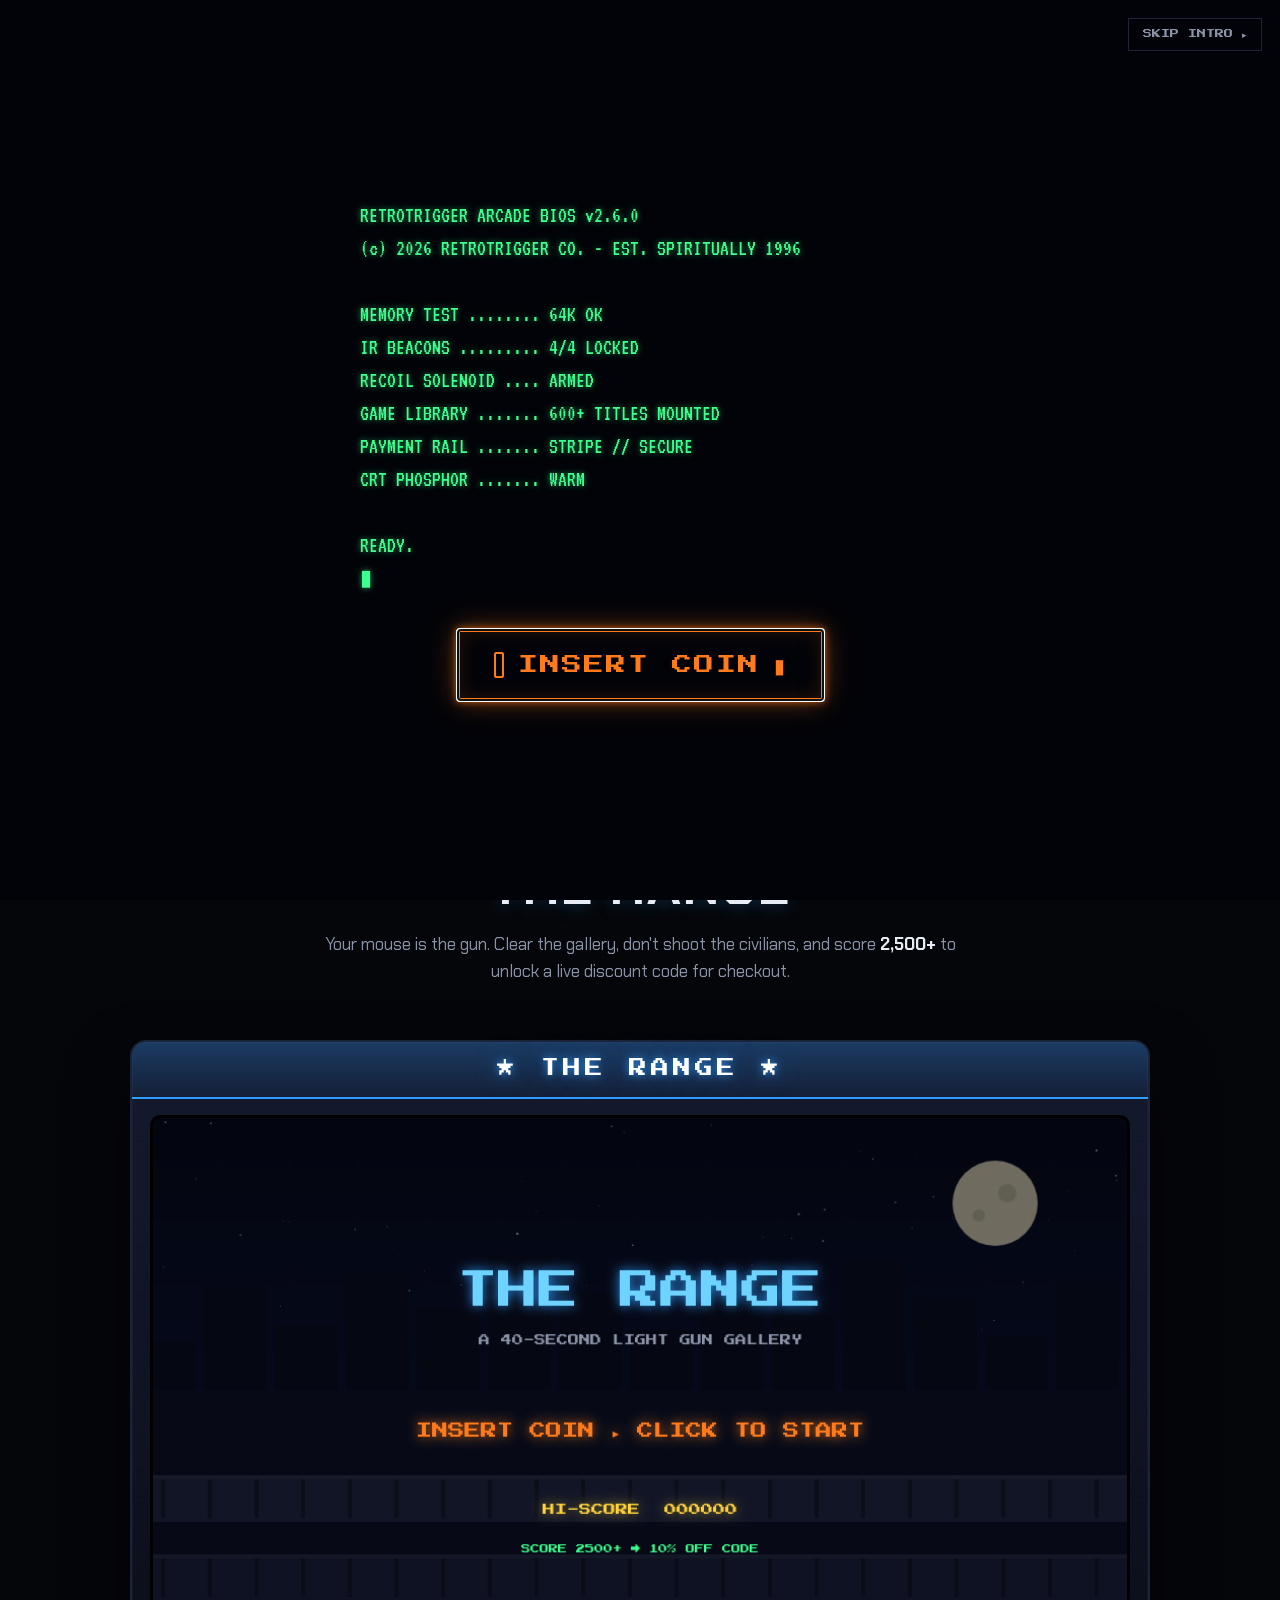
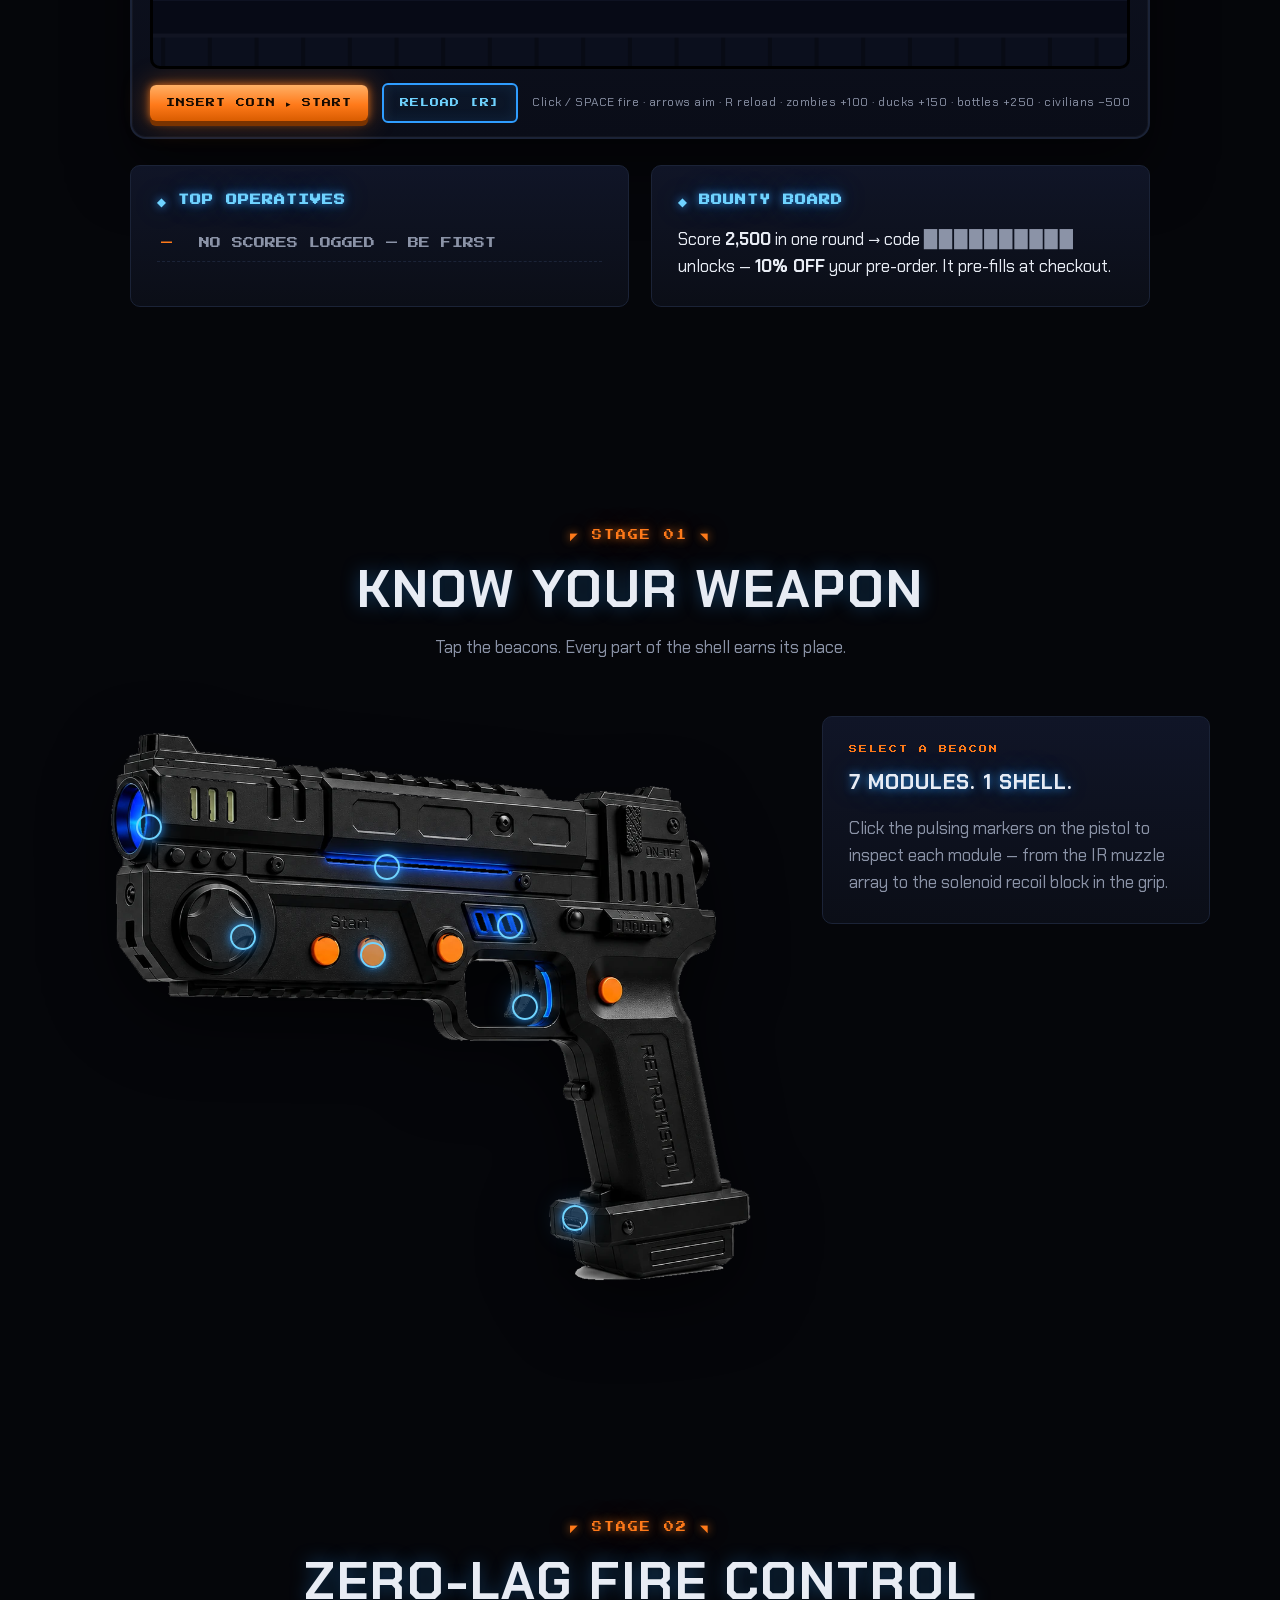
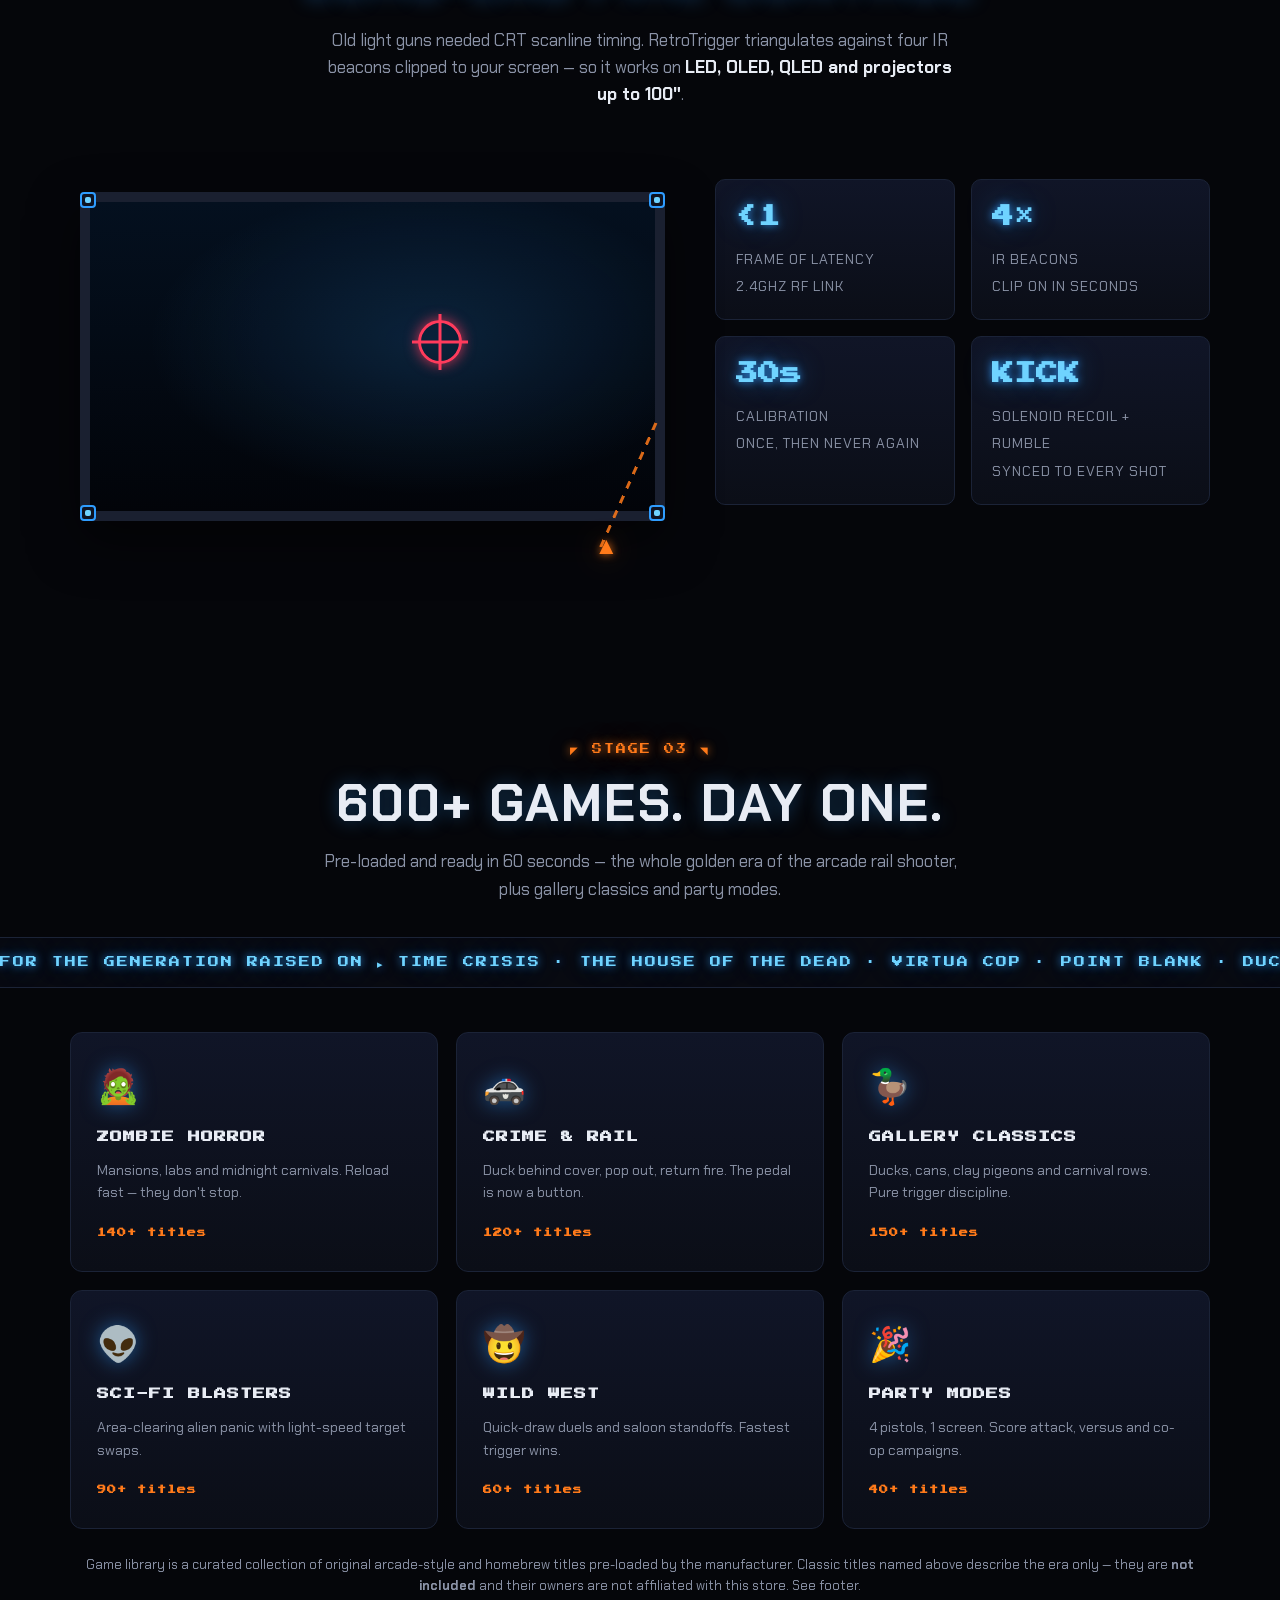
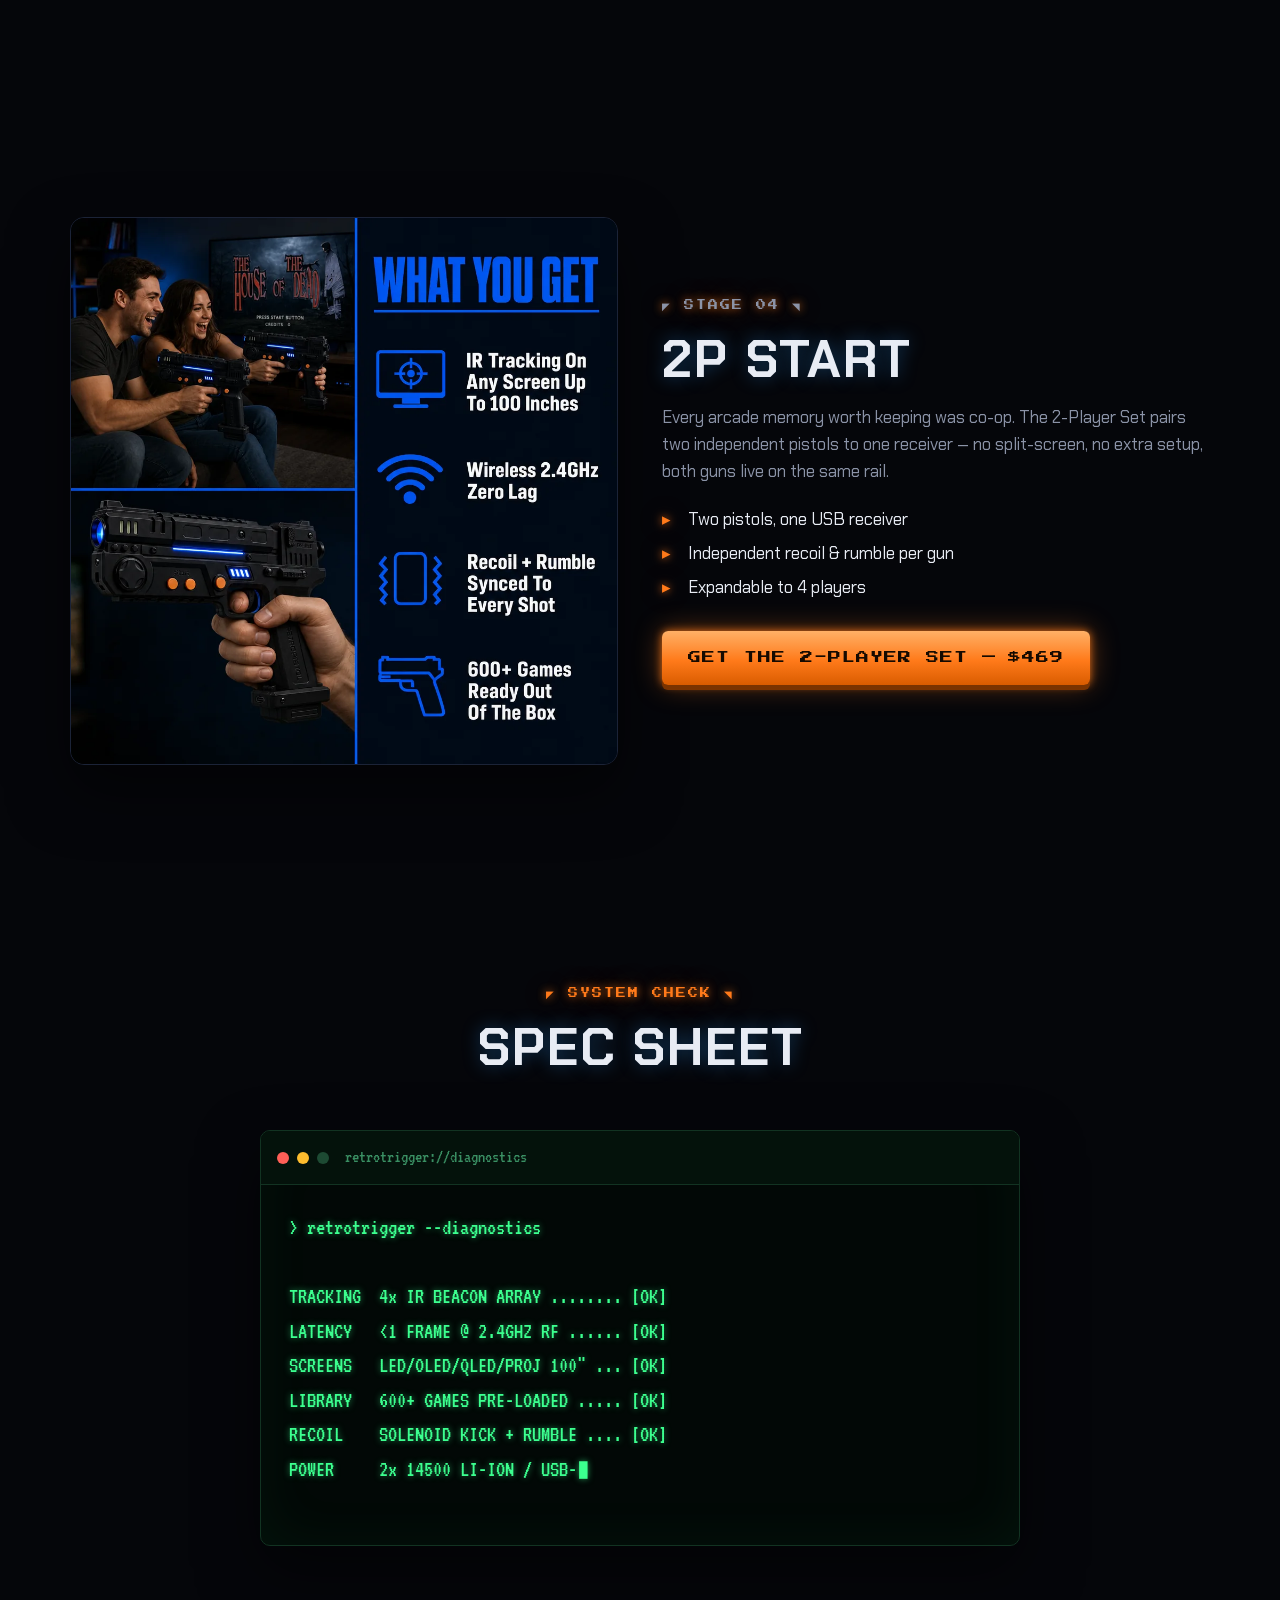
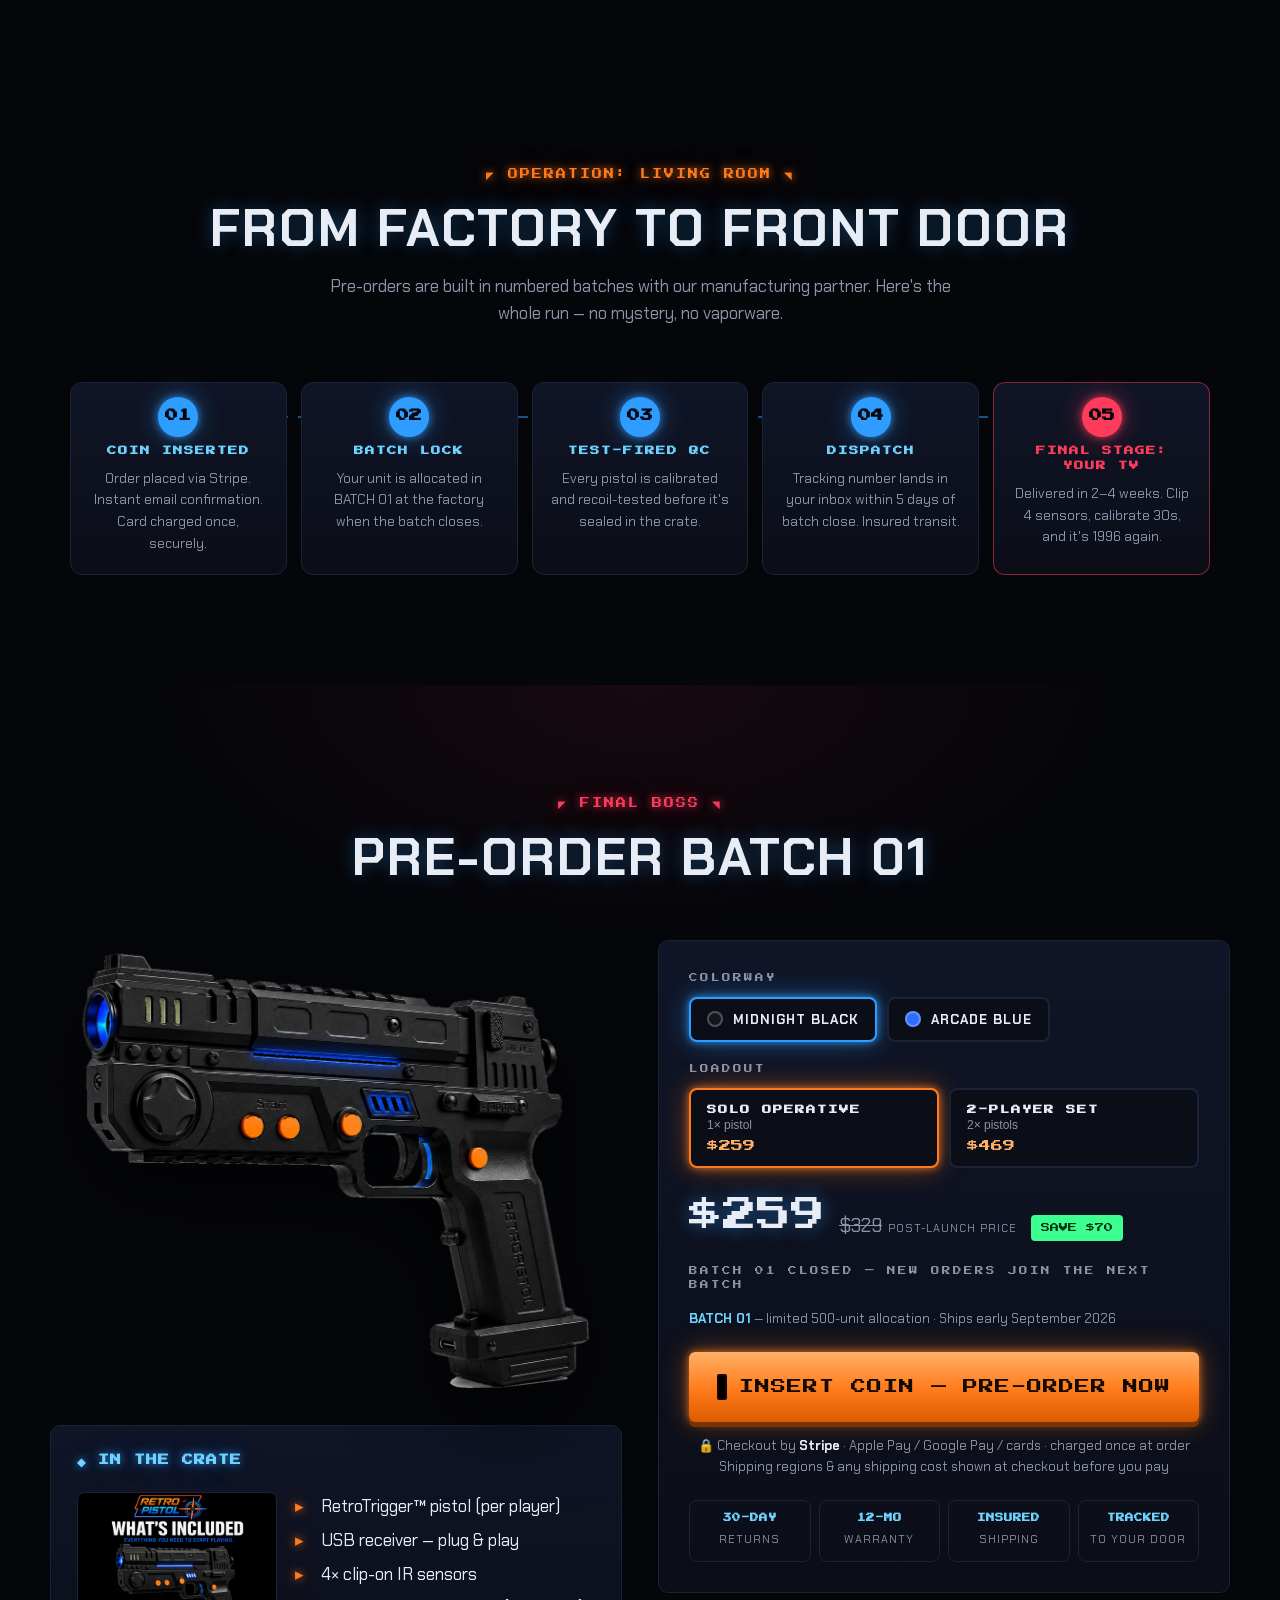
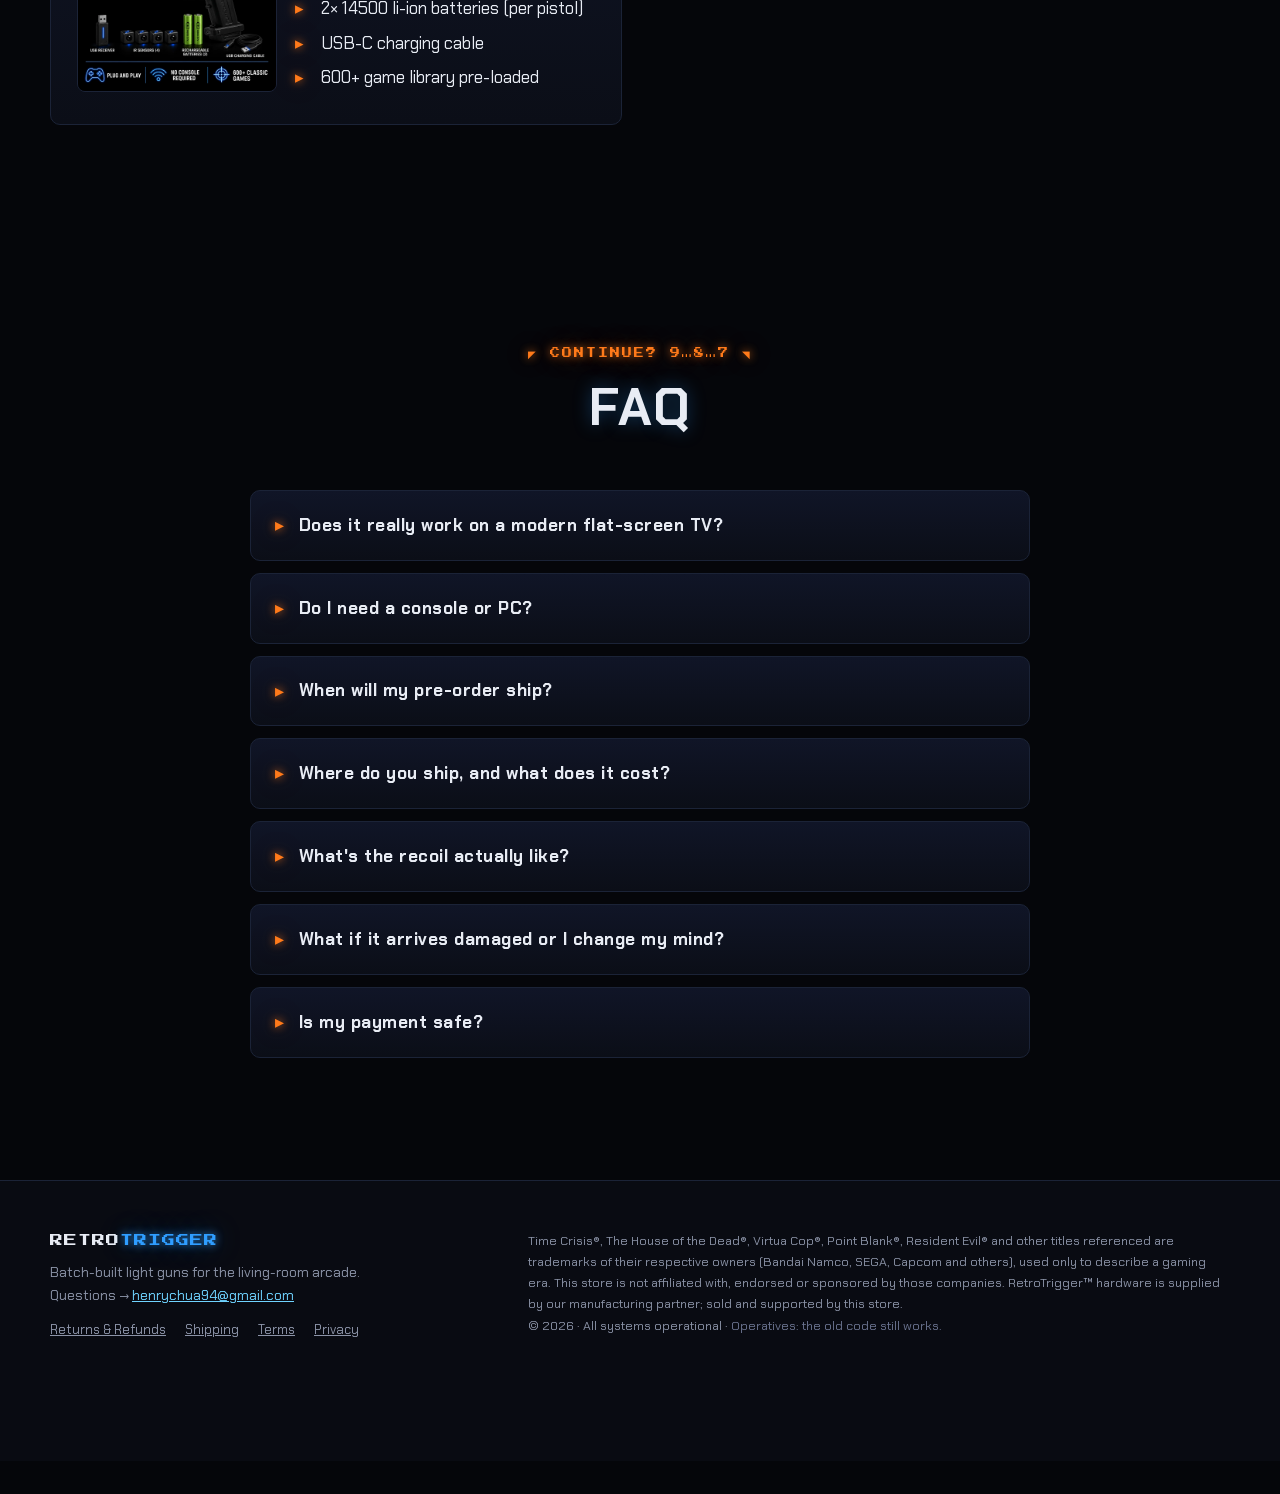
==== index.html @ 3f4bbc04 "Apply adversarial review fixes across storefront and game Five parallel review passes (game logic, s" ====
<!DOCTYPE html>
<html lang="en">
<head>
<meta charset="UTF-8" />
<meta name="viewport" content="width=device-width, initial-scale=1.0, viewport-fit=cover" />
<meta name="theme-color" content="#05060a" />
<title>RETROTRIGGER™ — The Living-Room Light Gun · Pre-Order Batch 01</title>
<meta name="description" content="The arcade light gun rebuilt for modern TVs. IR tracking on any screen up to 100&quot;, zero-lag 2.4GHz wireless, real recoil, 600+ classic games pre-loaded. Pre-order Batch 01." />
<link rel="icon" href="data:image/svg+xml,%3Csvg xmlns='http://www.w3.org/2000/svg' viewBox='0 0 100 100'%3E%3Ccircle cx='50' cy='50' r='38' fill='none' stroke='%23ff7a1a' stroke-width='10'/%3E%3Cpath d='M50 2v26M50 72v26M2 50h26M72 50h26' stroke='%232f9dff' stroke-width='10'/%3E%3Ccircle cx='50' cy='50' r='8' fill='%23ff7a1a'/%3E%3C/svg%3E" />

<meta property="og:type" content="product" />
<meta property="og:title" content="RETROTRIGGER™ — The Living-Room Light Gun" />
<meta property="og:description" content="Arcade light-gun energy on your own TV. Near-zero-lag IR tracking, real recoil, 600+ games. Pre-order Batch 01 — play the range, earn a discount." />
<!-- TODO before launch: make og:image + JSON-LD image absolute URLs on your live domain, and add og:url -->
<meta property="og:image" content="assets/og-card.jpg" />

<link rel="preconnect" href="https://fonts.googleapis.com" />
<link rel="preconnect" href="https://fonts.gstatic.com" crossorigin />
<link href="https://fonts.googleapis.com/css2?family=Press+Start+2P&family=Chakra+Petch:wght@400;600;700&family=VT323&display=swap" rel="stylesheet" />
<link rel="stylesheet" href="css/style.css" />

<!-- Keep the price below in sync with pricing.single.price in js/config.js -->
<script type="application/ld+json">
{
  "@context": "https://schema.org",
  "@type": "Product",
  "name": "RetroTrigger™ Pistol",
  "description": "Wireless IR light gun for modern TVs and projectors up to 100 inches. Zero-lag 2.4GHz, recoil + rumble, 600+ classic games pre-loaded, no console required.",
  "image": "assets/gun-black.webp",
  "brand": { "@type": "Brand", "name": "RetroTrigger" },
  "offers": {
    "@type": "Offer",
    "price": "259.00",
    "priceCurrency": "USD",
    "availability": "https://schema.org/PreOrder"
  }
}
</script>
</head>
<body class="booting">

<a class="skip-link" href="#preorder">Skip to pre-order</a>

<!-- ======================= BOOT / ATTRACT ======================= -->
<div id="boot" role="dialog" aria-modal="true" aria-label="Arcade boot sequence">
  <button id="bootSkip" type="button">SKIP INTRO ▸</button>
  <pre id="bootLog" aria-live="off"></pre>
  <button id="bootCoin" type="button" hidden>
    <span class="coin-slot"></span>
    INSERT COIN<span class="blink">▮</span>
  </button>
</div>

<!-- ======================= TOP BAR ======================= -->
<header id="topbar">
  <a class="logo" href="#top" aria-label="RetroTrigger home">
    <span class="logo-cross" aria-hidden="true"></span>
    <span class="logo-tx">RETRO<em>TRIGGER</em></span>
  </a>
  <nav id="stageNav" aria-label="Stages">
    <a href="#range">The Range</a>
    <a href="#hardware">Hardware</a>
    <a href="#tech">Tech</a>
    <a href="#arsenal">Games</a>
    <a href="#specs">Specs</a>
    <a href="#mission">Mission</a>
    <a href="#faq">FAQ</a>
  </nav>
  <div class="topbar-right">
    <button id="soundToggle" type="button" aria-pressed="false" title="Toggle sound">
      <span class="snd-on">🔊</span><span class="snd-off">🔇</span>
    </button>
    <span id="scoreChip" hidden></span>
    <a class="btn-arcade btn-sm" href="#preorder">PRE-ORDER</a>
  </div>
</header>

<noscript><style>#boot{display:none}</style></noscript>

<main id="top" tabindex="-1">

<!-- ======================= HERO ======================= -->
<section id="hero">
  <div class="hero-inner">
    <div class="hero-copy">
      <p class="stage-tag">◤ ATTRACT MODE — PRESS ANY TRIGGER ◥</p>
      <h1 id="heroTitle" class="glitch" data-text="RETROTRIGGER™">RETROTRIGGER™</h1>
      <p class="hero-sub">The arcade you grew up in — <b>the era of Time Crisis, The House of the Dead and Point Blank</b> — reborn for your living room. A near-zero-lag light gun with <b>real recoil</b> that works on <b>any modern TV up to 100"</b>. 600+ arcade-style games. 60-second setup. No console.</p>
      <div class="hero-ctas">
        <a id="playBtn" class="btn-arcade" href="#range">▶ PLAY THE RANGE</a>
        <a id="heroBuyBtn" class="btn-ghost" href="#preorder">PRE-ORDER — <span data-price="single">$259</span></a>
      </div>
      <ul class="hero-badges">
        <li><b>&lt;1</b><span>frame lag · 2.4GHz</span></li>
        <li><b>600+</b><span>games loaded</span></li>
        <li><b>100"</b><span>max screen</span></li>
        <li><b>4P</b><span>multiplayer</span></li>
      </ul>
    </div>
    <div class="hero-stage" aria-hidden="true">
      <div class="hero-glow"></div>
      <div id="heroGun">
        <img id="heroGunImg" src="assets/gun-black.webp" alt="" width="1200" height="971" fetchpriority="high" />
        <div id="muzzleFlash"></div>
      </div>
      <p class="hero-hint">⟵ drag your crosshair · click to dry-fire</p>
    </div>
  </div>
  <div id="marquee" aria-hidden="true">
    <div class="marquee-track">
      <span>REAL RECOIL ★ NEAR-ZERO LAG ★ 600+ GAMES ★ NO CONSOLE REQUIRED ★ ANY TV OR PROJECTOR ≤ 100" ★ 4-PLAYER CO-OP ★ 60-SECOND SETUP ★ BATCH 01 PRE-ORDER OPEN ★</span><span>REAL RECOIL ★ NEAR-ZERO LAG ★ 600+ GAMES ★ NO CONSOLE REQUIRED ★ ANY TV OR PROJECTOR ≤ 100" ★ 4-PLAYER CO-OP ★ 60-SECOND SETUP ★ BATCH 01 PRE-ORDER OPEN ★</span>
    </div>
  </div>
</section>

<!-- ======================= THE RANGE (GAME) ======================= -->
<section id="range">
  <header class="sec-head">
    <p class="stage-tag">◤ STAGE 00 · PLAYABLE DEMO ◥</p>
    <h2>THE RANGE</h2>
    <p class="sec-sub">Your mouse is the gun. Clear the gallery, don't shoot the civilians, and score <b id="unlockScoreLine">2,500+</b> to unlock a live discount code for checkout.</p>
  </header>

  <div class="cab">
    <div class="cab-marquee"><span>★ THE RANGE ★</span></div>
    <div class="cab-screen">
      <canvas id="gameCanvas" width="960" height="540" tabindex="0" aria-label="The Range — light gun shooting gallery minigame. Click or tap targets to score; keyboard players use arrow keys to aim and Space or Enter to fire."></canvas>
      <span id="gameLive" class="visually-hidden" aria-live="polite"></span>
    </div>
    <div class="cab-panel">
      <button id="startGameBtn" class="btn-arcade btn-sm" type="button">INSERT COIN ▸ START</button>
      <button id="reloadBtn" class="btn-ghost btn-sm" type="button">RELOAD [R]</button>
      <span class="cab-hint">Click / SPACE fire · arrows aim · R reload · zombies +100 · ducks +150 · bottles +250 · civilians −500</span>
    </div>
  </div>

  <div class="range-under">
    <div class="panel" id="lbPanel">
      <h3>◆ TOP OPERATIVES</h3>
      <ol id="lbList"><li class="lb-empty">NO SCORES LOGGED — BE FIRST</li></ol>
    </div>
    <div class="panel" id="unlockPanel">
      <h3>◆ BOUNTY BOARD</h3>
      <p id="unlockStatus">Score <b>2,500</b> in one round → code <b class="code-mask">██████████</b> unlocks — <b>10% OFF</b> your pre-order. It pre-fills at checkout.</p>
      <div id="unlockReveal" hidden>
        <span class="code-pill" id="unlockCode">??????????</span>
        <button id="copyCode" class="btn-ghost btn-sm" type="button">COPY</button>
        <a class="btn-arcade btn-sm" href="#preorder">USE IT ▸</a>
      </div>
    </div>
  </div>
</section>

<!-- ======================= STAGE 1 · HARDWARE ======================= -->
<section id="hardware">
  <header class="sec-head">
    <p class="stage-tag">◤ STAGE 01 ◥</p>
    <h2>KNOW YOUR WEAPON</h2>
    <p class="sec-sub">Tap the beacons. Every part of the shell earns its place.</p>
  </header>
  <div class="gunmap-wrap">
    <div class="gunmap">
      <img src="assets/gun-black.webp" alt="RetroTrigger pistol — black colorway with blue light rail and orange action buttons" width="1200" height="971" loading="lazy" />
      <!-- hotspots (percent coords over image) -->
      <button class="hotspot" style="--x:11%;--y:19%"  data-hs="0" aria-label="IR muzzle lens"></button>
      <button class="hotspot" style="--x:44%;--y:26%"  data-hs="1" aria-label="Light rail"></button>
      <button class="hotspot" style="--x:24%;--y:38%"  data-hs="2" aria-label="D-pad"></button>
      <button class="hotspot" style="--x:42%;--y:41%"  data-hs="3" aria-label="Action buttons"></button>
      <button class="hotspot" style="--x:61%;--y:36%"  data-hs="4" aria-label="Ammo LEDs"></button>
      <button class="hotspot" style="--x:63%;--y:50%"  data-hs="5" aria-label="Trigger"></button>
      <button class="hotspot" style="--x:70%;--y:86%"  data-hs="6" aria-label="USB-C + battery"></button>
    </div>
    <aside id="hotCard" class="panel">
      <p class="hot-kicker">SELECT A BEACON</p>
      <h3 id="hotTitle">7 modules. 1 shell.</h3>
      <p id="hotBody">Click the pulsing markers on the pistol to inspect each module — from the IR muzzle array to the solenoid recoil block in the grip.</p>
    </aside>
  </div>
</section>

<!-- ======================= STAGE 2 · TECH ======================= -->
<section id="tech">
  <header class="sec-head">
    <p class="stage-tag">◤ STAGE 02 ◥</p>
    <h2>ZERO-LAG FIRE CONTROL</h2>
    <p class="sec-sub">Old light guns needed CRT scanline timing. RetroTrigger triangulates against four IR beacons clipped to your screen — so it works on <b>LED, OLED, QLED and projectors up to 100"</b>.</p>
  </header>
  <div class="tech-grid">
    <div class="tv-diagram" aria-hidden="true">
      <div class="tv">
        <span class="sensor s1"></span><span class="sensor s2"></span>
        <span class="sensor s3"></span><span class="sensor s4"></span>
        <div class="tv-screen">
          <span class="tv-target"></span>
        </div>
      </div>
      <div class="beam"></div>
      <div class="tv-gun">▲</div>
    </div>
    <ul class="tech-stats">
      <li><b>&lt;1</b><span>frame of latency<br/>2.4GHz RF link</span></li>
      <li><b>4×</b><span>IR beacons<br/>clip on in seconds</span></li>
      <li><b>30s</b><span>calibration<br/>once, then never again</span></li>
      <li><b>KICK</b><span>solenoid recoil + rumble<br/>synced to every shot</span></li>
    </ul>
  </div>
</section>

<!-- ======================= STAGE 3 · GAMES ======================= -->
<section id="arsenal">
  <header class="sec-head">
    <p class="stage-tag">◤ STAGE 03 ◥</p>
    <h2>600+ GAMES. DAY ONE.</h2>
    <p class="sec-sub">Pre-loaded and ready in 60 seconds — the whole golden era of the arcade rail shooter, plus gallery classics and party modes.</p>
  </header>
  <div id="eraMarquee" aria-hidden="true">
    <div class="marquee-track era">
      <span>FOR THE GENERATION RAISED ON ▸ TIME CRISIS · THE HOUSE OF THE DEAD · VIRTUA COP · POINT BLANK · DUCK SEASON · RESIDENT EVIL: SURVIVOR · AREA 51 · LETHAL ENFORCERS ◂ </span><span>FOR THE GENERATION RAISED ON ▸ TIME CRISIS · THE HOUSE OF THE DEAD · VIRTUA COP · POINT BLANK · DUCK SEASON · RESIDENT EVIL: SURVIVOR · AREA 51 · LETHAL ENFORCERS ◂ </span>
    </div>
  </div>
  <div class="genre-grid">
    <article class="gcard"><span class="g-ico">🧟</span><h3>ZOMBIE HORROR</h3><p>Mansions, labs and midnight carnivals. Reload fast — they don't stop.</p><b>140+ titles</b></article>
    <article class="gcard"><span class="g-ico">🚓</span><h3>CRIME &amp; RAIL</h3><p>Duck behind cover, pop out, return fire. The pedal is now a button.</p><b>120+ titles</b></article>
    <article class="gcard"><span class="g-ico">🦆</span><h3>GALLERY CLASSICS</h3><p>Ducks, cans, clay pigeons and carnival rows. Pure trigger discipline.</p><b>150+ titles</b></article>
    <article class="gcard"><span class="g-ico">👽</span><h3>SCI-FI BLASTERS</h3><p>Area-clearing alien panic with light-speed target swaps.</p><b>90+ titles</b></article>
    <article class="gcard"><span class="g-ico">🤠</span><h3>WILD WEST</h3><p>Quick-draw duels and saloon standoffs. Fastest trigger wins.</p><b>60+ titles</b></article>
    <article class="gcard"><span class="g-ico">🎉</span><h3>PARTY MODES</h3><p>4 pistols, 1 screen. Score attack, versus and co-op campaigns.</p><b>40+ titles</b></article>
  </div>
  <p class="fineprint">Game library is a curated collection of original arcade-style and homebrew titles pre-loaded by the manufacturer. Classic titles named above describe the era only — they are <b>not included</b> and their owners are not affiliated with this store. See footer.</p>
</section>

<!-- ======================= STAGE 4 · CO-OP ======================= -->
<section id="coop">
  <div class="coop-grid">
    <div class="coop-img">
      <img src="assets/coop.webp" alt="Two players on a couch playing a zombie rail shooter with RetroTrigger pistols" width="1024" height="1024" loading="lazy" />
    </div>
    <div class="coop-copy">
      <p class="stage-tag">◤ STAGE 04 ◥</p>
      <h2>2P START</h2>
      <p>Every arcade memory worth keeping was co-op. The 2-Player Set pairs two independent pistols to one receiver — no split-screen, no extra setup, both guns live on the same rail.</p>
      <ul class="ticklist">
        <li>Two pistols, one USB receiver</li>
        <li>Independent recoil &amp; rumble per gun</li>
        <li>Expandable to 4 players</li>
      </ul>
      <a class="btn-arcade" href="#preorder" data-select-bundle="double">GET THE 2-PLAYER SET — <span data-price="double">$469</span></a>
    </div>
  </div>
</section>

<!-- ======================= SPECS TERMINAL ======================= -->
<section id="specs">
  <header class="sec-head">
    <p class="stage-tag">◤ SYSTEM CHECK ◥</p>
    <h2>SPEC SHEET</h2>
  </header>
  <div class="term" role="img" aria-label="Specification terminal: 4 IR beacon tracking, under 1 frame latency over 2.4GHz, works on LED OLED QLED and projectors up to 100 inches, 600+ games pre-loaded, solenoid recoil and rumble, two 14500 li-ion batteries with USB-C charging, up to 4 players, 60 second setup with no console required.">
    <div class="term-bar"><i></i><i></i><i></i><span>retrotrigger://diagnostics</span></div>
    <pre id="termOut" aria-hidden="true"></pre>
  </div>
</section>

<!-- ======================= MISSION (SUPPLY LINE) ======================= -->
<section id="mission">
  <header class="sec-head">
    <p class="stage-tag">◤ OPERATION: LIVING ROOM ◥</p>
    <h2>FROM FACTORY TO FRONT DOOR</h2>
    <p class="sec-sub">Pre-orders are built in numbered batches with our manufacturing partner. Here's the whole run — no mystery, no vaporware.</p>
  </header>
  <ol class="steps">
    <li class="step"><b>01</b><h3>COIN INSERTED</h3><p>Order placed via Stripe. Instant email confirmation. Card charged once, securely.</p></li>
    <li class="step"><b>02</b><h3>BATCH LOCK</h3><p>Your unit is allocated in <span class="cfg-batch">Batch 01</span> at the factory when the batch closes.</p></li>
    <li class="step"><b>03</b><h3>TEST-FIRED QC</h3><p>Every pistol is calibrated and recoil-tested before it's sealed in the crate.</p></li>
    <li class="step"><b>04</b><h3>DISPATCH</h3><p>Tracking number lands in your inbox within 5 days of batch close. Insured transit.</p></li>
    <li class="step boss"><b>05</b><h3>FINAL STAGE: YOUR TV</h3><p>Delivered in 2–4 weeks. Clip 4 sensors, calibrate 30s, and it's 1996 again.</p></li>
  </ol>
</section>

<!-- ======================= PRE-ORDER (FINAL BOSS) ======================= -->
<section id="preorder">
  <header class="sec-head">
    <p class="stage-tag boss-tag">◤ FINAL BOSS ◥</p>
    <h2>PRE-ORDER <span class="cfg-batch">BATCH 01</span></h2>
  </header>

  <div class="buy-grid">
    <div class="buy-visual">
      <img id="buyImg" src="assets/gun-black.webp" alt="RetroTrigger pistol in selected colorway" width="1200" height="971" loading="lazy" />
      <div class="crate panel">
        <h3>◆ IN THE CRATE</h3>
        <div class="crate-flex">
          <img src="assets/crate.webp" alt="Box contents: USB receiver, four IR sensors, two rechargeable batteries, USB-C charging cable" width="1024" height="1024" loading="lazy" />
          <ul class="ticklist">
            <li>RetroTrigger™ pistol (per player)</li>
            <li>USB receiver — plug &amp; play</li>
            <li>4× clip-on IR sensors</li>
            <li>2× 14500 li-ion batteries (per pistol)</li>
            <li>USB-C charging cable</li>
            <li>600+ game library pre-loaded</li>
          </ul>
        </div>
      </div>
    </div>

    <div class="buy-box panel">
      <div id="promoBanner" hidden>
        <span>CODE ARMED:</span> <b id="promoCode">—</b> <em id="promoPct">−10%</em> — pre-fills at checkout
      </div>

      <div class="opt-row" role="group" aria-label="Colorway">
        <p class="opt-label">COLORWAY</p>
        <button class="vbtn active" type="button" data-color="black" aria-pressed="true"><span class="swatch sw-black"></span>MIDNIGHT BLACK</button>
        <button class="vbtn" type="button" data-color="blue" aria-pressed="false"><span class="swatch sw-blue"></span>ARCADE BLUE</button>
      </div>

      <div class="opt-row" role="group" aria-label="Bundle">
        <p class="opt-label">LOADOUT</p>
        <button class="bbtn active" type="button" data-bundle="single" aria-pressed="true">
          <b class="b-label">SOLO OPERATIVE</b><span class="b-sub">1× pistol</span><span class="b-price" data-price="single">$259</span>
        </button>
        <button class="bbtn" type="button" data-bundle="double" aria-pressed="false">
          <b class="b-label">2-PLAYER SET</b><span class="b-sub">2× pistols</span><span class="b-price" data-price="double">$469</span>
        </button>
      </div>

      <div class="price-row">
        <span id="priceNow">$259</span>
        <span id="priceMsrp" title="Planned post-launch price">$329</span>
        <i class="price-note">post-launch price</i>
        <span id="saveTag">SAVE $70</span>
      </div>

      <div class="cd-row" aria-label="Time left to join this batch">
        <p class="opt-label"><span class="cfg-batch">BATCH 01</span> CLOSES IN</p>
        <div class="cd">
          <span><b id="cdD">--</b><i>DAYS</i></span>
          <span><b id="cdH">--</b><i>HRS</i></span>
          <span><b id="cdM">--</b><i>MIN</i></span>
          <span><b id="cdS">--</b><i>SEC</i></span>
        </div>
      </div>

      <div class="batch-row">
        <div id="batchBar" hidden><div id="batchFill"></div></div>
        <p id="batchLine"></p>
      </div>

      <button id="buyBtn" class="btn-arcade btn-xl" type="button">
        <span class="coin-slot"></span> INSERT COIN — PRE-ORDER NOW
      </button>
      <p class="secure-line">🔒 Checkout by <b>Stripe</b> · Apple Pay / Google Pay / cards · charged once at order<br/>Shipping regions &amp; any shipping cost shown at checkout before you pay</p>

      <ul class="guarantees">
        <li><b>30-DAY</b><span>returns</span></li>
        <li><b>12-MO</b><span>warranty</span></li>
        <li><b>INSURED</b><span>shipping</span></li>
        <li><b>TRACKED</b><span>to your door</span></li>
      </ul>
    </div>
  </div>
</section>

<!-- ======================= FAQ ======================= -->
<section id="faq">
  <header class="sec-head">
    <p class="stage-tag">◤ CONTINUE? 9…8…7 ◥</p>
    <h2>FAQ</h2>
  </header>
  <div class="faq-list">
    <details>
      <summary>Does it really work on a modern flat-screen TV?</summary>
      <p>Yes — that's the whole point. Classic light guns needed CRT timing tricks; RetroTrigger uses four clip-on IR beacons and triangulates the muzzle position instead. LED, OLED, QLED and projectors up to 100" all work. Calibration takes about 30 seconds, once.</p>
    </details>
    <details>
      <summary>Do I need a console or PC?</summary>
      <p>No console required. The receiver is plug-and-play with the 600+ pre-loaded library — power, HDMI, calibrate, shoot. It also plays nicely as a USB light-gun controller for emulator setups if you're that kind of operative.</p>
    </details>
    <details>
      <summary>When will my pre-order ship?</summary>
      <p>Units ship in numbered batches. When your batch closes, production is locked, every pistol is QC test-fired, and tracking numbers go out within 5 days of batch close. Typical door-to-door is 2–4 weeks after that — the current window is shown above the pre-order button.</p>
    </details>
    <details>
      <summary>Where do you ship, and what does it cost?</summary>
      <p>Shipping regions and any shipping cost are shown at the Stripe checkout before you pay — no surprises after the fact. Every crate ships insured with door-to-door tracking.</p>
    </details>
    <details>
      <summary>What's the recoil actually like?</summary>
      <p>A solenoid kick plus rumble, synced per shot — closer to an arcade cabinet gun than a rumbling gamepad. Strong enough to be the reason the neighbors knock.</p>
    </details>
    <details>
      <summary>What if it arrives damaged or I change my mind?</summary>
      <p>30-day no-drama returns and a 12-month warranty on every unit. Shipping is insured and tracked; if a courier folds your crate in half, we replace it — you never fight the courier, we do.</p>
    </details>
    <details>
      <summary>Is my payment safe?</summary>
      <p>Checkout runs entirely on Stripe, a PCI-DSS Level 1 payment processor trusted by millions of businesses. We never see or store your card details. You're charged once at order, and every order gets an instant email receipt.</p>
    </details>
  </div>
</section>

</main>

<footer>
  <div class="foot-grid">
    <div>
      <p class="logo-tx">RETRO<em>TRIGGER</em></p>
      <p class="foot-dim">Batch-built light guns for the living-room arcade.<br/>Questions → <a id="contactLink" href="mailto:henrychua94@gmail.com">henrychua94@gmail.com</a></p>
      <p class="foot-policies">
        <a href="policies.html#returns">Returns &amp; Refunds</a>
        <a href="policies.html#shipping">Shipping</a>
        <a href="policies.html#terms">Terms</a>
        <a href="policies.html#privacy">Privacy</a>
      </p>
    </div>
    <p class="foot-legal">Time Crisis®, The House of the Dead®, Virtua Cop®, Point Blank®, Resident Evil® and other titles referenced are trademarks of their respective owners (Bandai Namco, SEGA, Capcom and others), used only to describe a gaming era. This store is not affiliated with, endorsed or sponsored by those companies. RetroTrigger™ hardware is supplied by our manufacturing partner; sold and supported by this store.<br/><span id="footYear">© 2026</span> · All systems operational · <span class="konami-hint" title="↑↑↓↓←→←→BA">Operatives: the old code still works.</span></p>
  </div>
</footer>

<div id="toast" role="status" aria-live="polite"></div>
<div id="bulletLayer" aria-hidden="true"></div>

<!-- Stripe setup modal (shown if payment link not configured yet) -->
<div id="setupModal" role="dialog" aria-modal="true" aria-labelledby="setupTitle" hidden>
  <div class="modal-card panel">
    <h3 id="setupTitle">◆ CHECKOUT OFFLINE — SETUP REQUIRED</h3>
    <p>This storefront is live, but the Stripe payment link for <b id="setupVariant">this loadout</b> hasn't been connected yet.</p>
    <p class="foot-dim">Owner: create a Payment Link in Stripe (Products → Payment Links) and paste it into <code>js/config.js</code> under <code>stripe.paymentLinks</code>. Full walkthrough in README.md.</p>
    <button id="setupClose" class="btn-arcade btn-sm" type="button">ROGER THAT</button>
  </div>
</div>

<script src="js/config.js"></script>
<script src="js/arcade.js"></script>
</body>
</html>
---- css/style.css ----
/* ============================================================
   RETROTRIGGER™ — arcade storefront
   Design system: CRT-dark, electric blue rail light, safety-
   orange action buttons, phosphor green terminal.
   ============================================================ */

:root{
  --bg:        #05060a;
  --bg2:       #090b12;
  --panel:     #0b0e17;
  --panel2:    #101527;
  --line:      #1b2337;
  --ink:       #e8ecf4;
  --dim:       #8b93a7;
  --blue:      #2f9dff;
  --blue2:     #6fd3ff;
  --orange:    #ff7a1a;
  --orange2:   #ffb066;
  --green:     #3cff8f;
  --red:       #ff3b5c;
  --gold:      #ffd23c;
  --px:        'Press Start 2P', monospace;
  --body:      'Chakra Petch', system-ui, sans-serif;
  --term:      'VT323', monospace;
  --glow-blue:   0 0 8px rgba(47,157,255,.85), 0 0 28px rgba(47,157,255,.4);
  --glow-orange: 0 0 8px rgba(255,122,26,.85), 0 0 28px rgba(255,122,26,.4);
  --maxw: 1180px;
}

*{ box-sizing:border-box; margin:0; padding:0 }
html{ scroll-behavior:smooth; scroll-padding-top:84px }
body{
  background:var(--bg); color:var(--ink);
  font-family:var(--body); font-size:17px; line-height:1.6;
  overflow-x:hidden;
  cursor:crosshair;
}
img{ max-width:100%; height:auto; display:block }
a{ color:var(--blue2) }
::selection{ background:var(--orange); color:#000 }

/* custom crosshair cursor on interactive-ish surfaces */
body, button, a, summary, canvas{
  cursor:url("data:image/svg+xml,%3Csvg xmlns='http://www.w3.org/2000/svg' width='34' height='34' viewBox='0 0 34 34'%3E%3Cg fill='none' stroke='%23ff7a1a' stroke-width='2'%3E%3Ccircle cx='17' cy='17' r='11' opacity='.9'/%3E%3Cpath d='M17 0v9M17 25v9M0 17h9M25 17h9'/%3E%3C/g%3E%3Ccircle cx='17' cy='17' r='2.4' fill='%236fd3ff'/%3E%3C/svg%3E") 17 17, crosshair;
}

/* ---------------- CRT overlay ---------------- */
body::before{                                  /* scanlines */
  content:""; position:fixed; inset:0; z-index:9990; pointer-events:none;
  background:repeating-linear-gradient(to bottom,
    rgba(255,255,255,.028) 0 1px, transparent 1px 3px);
  mix-blend-mode:overlay;
}
body::after{                                   /* vignette + flicker */
  content:""; position:fixed; inset:0; z-index:9991; pointer-events:none;
  background:radial-gradient(ellipse at center,
    transparent 55%, rgba(0,0,0,.42) 100%);
  animation:crtFlicker 7s infinite steps(1);
}
@keyframes crtFlicker{
  0%,93%,100%{ opacity:1 } 94%{ opacity:.86 } 95%{ opacity:1 } 96.5%{ opacity:.92 } 97%{ opacity:1 }
}

.skip-link{
  position:fixed; top:-60px; left:16px; z-index:10001;
  background:var(--orange); color:#000; font-family:var(--px); font-size:10px;
  padding:10px 14px; transition:top .2s;
}
.skip-link:focus{ top:12px }

/* ---------------- boot overlay ---------------- */
#boot{
  position:fixed; inset:0; z-index:10000; background:#020308;
  display:flex; flex-direction:column; align-items:center; justify-content:center;
  gap:34px; padding:24px; text-align:center;
  transition:opacity .5s, visibility .5s;
  /* safety valve: if arcade.js never runs, the overlay removes itself */
  animation:bootFailsafe .5s 12s forwards;
}
body.boot-js #boot{ animation:none }
@keyframes bootFailsafe{ to{ opacity:0; visibility:hidden } }
body:not(.booting) #boot{ opacity:0; visibility:hidden }
#bootLog{
  font-family:var(--term); font-size:clamp(16px,2.4vw,22px); line-height:1.5;
  color:var(--green); text-align:left; min-height:12em; width:min(560px,92vw);
  text-shadow:0 0 6px rgba(60,255,143,.6);
  white-space:pre-wrap;
}
#bootSkip{
  position:absolute; top:18px; right:18px;
  background:none; border:1px solid var(--line); color:var(--dim);
  font-family:var(--px); font-size:9px; padding:10px 14px;
}
#bootSkip:hover{ color:var(--ink); border-color:var(--dim) }
#bootCoin{
  background:none; border:3px solid var(--orange); color:var(--orange);
  font-family:var(--px); font-size:clamp(13px,2.6vw,20px);
  padding:20px 34px; letter-spacing:2px;
  box-shadow:var(--glow-orange), inset 0 0 18px rgba(255,122,26,.15);
  animation:coinPulse 1.1s infinite;
  display:flex; align-items:center; gap:14px;
}
@keyframes coinPulse{ 0%,100%{ transform:scale(1) } 50%{ transform:scale(1.045) } }
.coin-slot{
  width:10px; height:26px; background:#000;
  border:2px solid currentColor; border-radius:2px; display:inline-block;
}
.blink{ animation:blink 1s steps(1) infinite }
@keyframes blink{ 50%{ opacity:0 } }

/* CRT power-on wipe when boot ends */
body.crt-on main, body.crt-on header#topbar, body.crt-on footer{ animation:crtOn .55s ease-out }
@keyframes crtOn{
  0%{ transform:scaleY(.004); filter:brightness(6) }
  55%{ transform:scaleY(1.02); filter:brightness(2) }
  100%{ transform:scaleY(1); filter:brightness(1) }
}

/* ---------------- topbar ---------------- */
#topbar{
  position:fixed; top:0; left:0; right:0; z-index:9000;
  display:flex; align-items:center; gap:22px;
  padding:12px 20px;
  background:rgba(5,6,10,.82); backdrop-filter:blur(10px);
  border-bottom:1px solid var(--line);
}
.logo{ display:flex; align-items:center; gap:10px; text-decoration:none }
.logo-cross{
  width:22px; height:22px; flex:0 0 auto; position:relative;
  border:2.5px solid var(--orange); border-radius:50%;
  box-shadow:var(--glow-orange);
}
.logo-cross::before, .logo-cross::after{
  content:""; position:absolute; background:var(--blue);
}
.logo-cross::before{ left:50%; top:-6px; bottom:-6px; width:2.5px; transform:translateX(-50%) }
.logo-cross::after{ top:50%; left:-6px; right:-6px; height:2.5px; transform:translateY(-50%) }
.logo-tx{
  font-family:var(--px); font-size:13px; color:var(--ink); letter-spacing:1px;
}
.logo-tx em{ font-style:normal; color:var(--blue); text-shadow:var(--glow-blue) }
#stageNav{ display:flex; gap:4px; margin-left:auto; flex-wrap:wrap }
#stageNav a{
  font-family:var(--px); font-size:8px; letter-spacing:1px;
  color:var(--dim); text-decoration:none; padding:10px 9px;
  border:1px solid transparent;
}
#stageNav a:hover{ color:var(--blue2); border-color:var(--line); text-shadow:var(--glow-blue) }
.topbar-right{ display:flex; align-items:center; gap:12px }
#soundToggle{
  background:none; border:1px solid var(--line); font-size:15px;
  padding:7px 9px; line-height:1;
}
#soundToggle .snd-off{ display:none }
body.muted #soundToggle .snd-on{ display:none }
body.muted #soundToggle .snd-off{ display:inline }
#scoreChip{
  font-family:var(--px); font-size:8px; color:var(--gold);
  border:1px solid rgba(255,210,60,.4); padding:8px 10px;
  text-shadow:0 0 8px rgba(255,210,60,.7); white-space:nowrap;
}

/* ---------------- buttons ---------------- */
.btn-arcade{
  display:inline-flex; align-items:center; justify-content:center; gap:12px;
  font-family:var(--px); font-size:13px; letter-spacing:1px; line-height:1.4;
  color:#160a00; text-decoration:none; text-align:center;
  background:linear-gradient(180deg, var(--orange2), var(--orange) 55%, #d95c00);
  border:0; border-radius:6px; padding:18px 26px;
  box-shadow:0 5px 0 #7a3300, var(--glow-orange);
  transition:transform .06s, box-shadow .06s, filter .15s;
}
.btn-arcade:hover{ filter:brightness(1.1) }
.btn-arcade:active{ transform:translateY(4px); box-shadow:0 1px 0 #7a3300, var(--glow-orange) }
.btn-ghost{
  display:inline-flex; align-items:center; justify-content:center; gap:10px;
  font-family:var(--px); font-size:11px; letter-spacing:1px; line-height:1.4;
  color:var(--blue2); text-decoration:none; text-align:center;
  background:rgba(47,157,255,.06);
  border:2px solid var(--blue); border-radius:6px; padding:16px 22px;
  box-shadow:inset 0 0 14px rgba(47,157,255,.12);
  transition:background .15s, box-shadow .15s;
}
.btn-ghost:hover{ background:rgba(47,157,255,.14); box-shadow:var(--glow-blue), inset 0 0 14px rgba(47,157,255,.2) }
.btn-sm{ font-size:9px; padding:12px 16px }
.btn-xl{ width:100%; font-size:15px; padding:22px 26px }

/* ---------------- shared section chrome ---------------- */
main{ position:relative }
section{ padding:110px 20px; max-width:var(--maxw); margin:0 auto }
.sec-head{ text-align:center; margin-bottom:54px }
.stage-tag{
  font-family:var(--px); font-size:10px; color:var(--orange);
  letter-spacing:2px; text-shadow:var(--glow-orange); margin-bottom:18px;
}
.boss-tag{ color:var(--red); text-shadow:0 0 8px rgba(255,59,92,.8), 0 0 28px rgba(255,59,92,.4) }
section h2{
  font-size:clamp(30px,5vw,52px); font-weight:700; letter-spacing:2px;
  text-transform:uppercase; line-height:1.1;
  text-shadow:0 0 18px rgba(47,157,255,.35);
}
.sec-sub{ color:var(--dim); max-width:640px; margin:16px auto 0 }
.sec-sub b{ color:var(--ink) }
.panel{
  background:linear-gradient(180deg, var(--panel2), var(--panel));
  border:1px solid var(--line); border-radius:10px; padding:26px;
}
.panel h3{
  font-family:var(--px); font-size:11px; color:var(--blue2);
  letter-spacing:1px; margin-bottom:16px; text-shadow:var(--glow-blue);
}
.fineprint{ color:var(--dim); font-size:13px; text-align:center; margin-top:26px }
.ticklist{ list-style:none }
.ticklist li{ padding-left:26px; position:relative; margin:7px 0 }
.ticklist li::before{
  content:"▸"; position:absolute; left:0; color:var(--orange);
  text-shadow:var(--glow-orange);
}

/* ---------------- hero ---------------- */
#hero{
  max-width:none; padding:150px 20px 0; position:relative;
  background:
    radial-gradient(900px 500px at 75% 30%, rgba(47,157,255,.14), transparent 65%),
    radial-gradient(700px 420px at 20% 80%, rgba(255,122,26,.08), transparent 60%),
    var(--bg);
}
.hero-inner{
  max-width:var(--maxw); margin:0 auto;
  display:grid; grid-template-columns:1.05fr .95fr; gap:40px; align-items:center;
}
.glitch{
  font-family:var(--px); font-size:clamp(18px,5.5vw,54px); line-height:1.25;
  color:var(--ink); position:relative; letter-spacing:2px;
  text-shadow:0 0 22px rgba(47,157,255,.55);
  isolation:isolate;
}
.glitch::before, .glitch::after{
  content:attr(data-text); position:absolute; inset:0; overflow:hidden;
}
.glitch::before{
  color:var(--blue); z-index:-1; clip-path:inset(18% 0 46% 0);
  animation:glitchA 3.2s infinite steps(1);
}
.glitch::after{
  color:var(--red); z-index:-2; clip-path:inset(58% 0 12% 0);
  animation:glitchB 2.7s infinite steps(1);
}
@keyframes glitchA{
  0%,86%,100%{ transform:none; opacity:.0 }
  87%{ transform:translate(-6px,2px); opacity:.8 }
  90%{ transform:translate(4px,-1px); opacity:.8 }
  93%{ transform:none; opacity:0 }
}
@keyframes glitchB{
  0%,80%,100%{ transform:none; opacity:0 }
  81%{ transform:translate(5px,1px); opacity:.7 }
  84%{ transform:translate(-4px,-2px); opacity:.7 }
  87%{ transform:none; opacity:0 }
}
.hero-sub{ color:var(--dim); margin:26px 0 30px; max-width:520px }
.hero-sub b{ color:var(--ink) }
.hero-ctas{ display:flex; gap:16px; flex-wrap:wrap }
.hero-badges{
  list-style:none; display:flex; gap:12px; margin-top:38px; flex-wrap:wrap;
}
.hero-badges li{
  border:1px solid var(--line); border-radius:8px; padding:10px 16px;
  background:rgba(11,14,23,.7); min-width:96px;
}
.hero-badges b{
  display:block; font-family:var(--px); font-size:13px; color:var(--blue2);
  text-shadow:var(--glow-blue); margin-bottom:4px;
}
.hero-badges span{ font-size:12px; color:var(--dim); text-transform:uppercase; letter-spacing:1px }

.hero-stage{ position:relative; min-height:380px }
.hero-glow{
  position:absolute; inset:8% 4%; border-radius:50%;
  background:radial-gradient(ellipse, rgba(47,157,255,.22), transparent 65%);
  filter:blur(8px);
}
#heroGun{ position:relative; will-change:transform; transition:transform .12s ease-out }
#heroGun img{ filter:drop-shadow(0 30px 40px rgba(0,0,0,.6)) }
#muzzleFlash{
  position:absolute; left:2%; top:12%; width:120px; height:120px;
  background:radial-gradient(circle, #fff 0%, var(--gold) 25%, var(--orange) 45%, transparent 70%);
  border-radius:50%; opacity:0; pointer-events:none; transform:scale(.4);
}
#muzzleFlash.fire{ animation:muzzle .18s ease-out }
@keyframes muzzle{ 0%{ opacity:1; transform:scale(.5) } 100%{ opacity:0; transform:scale(1.5) } }
#heroGun.kick{ animation:gunKick .12s ease-out }
@keyframes gunKick{ 30%{ transform:translate(7px,-5px) rotate(-1.2deg) } }
.hero-hint{ text-align:center; color:var(--dim); font-size:12px; letter-spacing:1px; margin-top:8px; text-transform:uppercase }

#marquee, #eraMarquee{
  margin-top:80px; border-top:1px solid var(--line); border-bottom:1px solid var(--line);
  overflow:hidden; background:rgba(11,14,23,.6); user-select:none;
}
#eraMarquee{ margin:0 0 44px }
.marquee-track{ display:flex; white-space:nowrap; width:max-content; animation:marq 28s linear infinite }
.marquee-track span{
  font-family:var(--px); font-size:11px; color:var(--orange);
  padding:16px 0; letter-spacing:2px; text-shadow:var(--glow-orange);
}
.marquee-track.era span{ color:var(--blue2); text-shadow:var(--glow-blue) }
@keyframes marq{ to{ transform:translateX(-50%) } }

/* ---------------- the range (arcade cab) ---------------- */
.cab{
  background:linear-gradient(180deg,#141a2e,#0a0d18);
  border:2px solid var(--line); border-radius:16px;
  padding:18px 18px 14px; max-width:1020px; margin:0 auto;
  box-shadow:0 30px 60px rgba(0,0,0,.5), inset 0 0 0 1px rgba(255,255,255,.03);
}
.cab-marquee{
  text-align:center; padding:12px; margin:-18px -18px 16px; border-radius:14px 14px 0 0;
  background:linear-gradient(180deg, rgba(47,157,255,.25), rgba(47,157,255,.05));
  border-bottom:2px solid var(--blue);
}
.cab-marquee span{
  font-family:var(--px); font-size:clamp(12px,2vw,18px); color:#fff;
  text-shadow:var(--glow-blue); letter-spacing:4px;
}
.cab-screen{
  position:relative; border-radius:10px; overflow:hidden;
  border:3px solid #000; background:#000;
  box-shadow:inset 0 0 40px rgba(0,0,0,.8);
}
#gameCanvas{ display:block; width:100%; height:auto; cursor:none }
.cab-panel{
  display:flex; align-items:center; gap:14px; margin-top:14px; flex-wrap:wrap;
}
.cab-hint{ font-size:12px; color:var(--dim); letter-spacing:.5px; margin-left:auto }
.range-under{
  display:grid; grid-template-columns:1fr 1fr; gap:22px;
  max-width:1020px; margin:26px auto 0;
}
#lbList{ list-style:none; counter-reset:lb }
#lbList li{
  font-family:var(--px); font-size:11px; display:flex; gap:14px;
  padding:9px 4px; color:var(--ink); border-bottom:1px dashed var(--line);
}
#lbList li::before{
  counter-increment:lb; content:counter(lb) ".";
  color:var(--orange); min-width:24px;
}
#lbList li b{ color:var(--gold); margin-left:auto }
#lbList .lb-empty{ color:var(--dim) }
#lbList .lb-empty::before{ content:"—" }
.code-mask{ color:var(--dim); letter-spacing:2px }
.code-pill{
  display:inline-block; font-family:var(--px); font-size:14px; color:var(--gold);
  border:2px dashed var(--gold); padding:12px 18px; border-radius:8px;
  text-shadow:0 0 10px rgba(255,210,60,.8); letter-spacing:2px;
}
#unlockReveal{ display:flex; align-items:center; gap:12px; margin-top:16px; flex-wrap:wrap }
#unlockReveal[hidden]{ display:none }
#bootCoin[hidden]{ display:none }

/* ---------------- hardware hotspots ---------------- */
.gunmap-wrap{
  display:grid; grid-template-columns:1.3fr .7fr; gap:30px; align-items:start;
}
.gunmap{ position:relative }
.gunmap img{ filter:drop-shadow(0 24px 34px rgba(0,0,0,.55)) }
.hotspot{
  position:absolute; left:var(--x); top:var(--y); width:26px; height:26px;
  transform:translate(-50%,-50%);
  border-radius:50%; border:2px solid var(--blue2);
  background:rgba(47,157,255,.25);
  box-shadow:var(--glow-blue);
  animation:hsPulse 1.8s infinite;
}
.hotspot:hover, .hotspot.active{
  background:var(--orange); border-color:var(--orange2);
  box-shadow:var(--glow-orange); animation:none;
}
@keyframes hsPulse{
  0%,100%{ box-shadow:0 0 0 0 rgba(47,157,255,.5), var(--glow-blue) }
  60%{ box-shadow:0 0 0 14px rgba(47,157,255,0), var(--glow-blue) }
}
#hotCard{ position:sticky; top:96px }
.hot-kicker{
  font-family:var(--px); font-size:8px; color:var(--orange); letter-spacing:2px;
  margin-bottom:10px;
}
#hotCard h3{ font-family:var(--body); font-weight:700; font-size:21px; color:var(--ink); text-transform:uppercase; letter-spacing:1px }
#hotBody{ color:var(--dim) }

/* ---------------- tech diagram ---------------- */
.tech-grid{ display:grid; grid-template-columns:1.1fr .9fr; gap:40px; align-items:center }
.tv-diagram{ position:relative; padding:30px 10px 0 }
.tv{
  position:relative; border:10px solid #1a2030; border-radius:12px;
  background:#02030a; aspect-ratio:16/9;
  box-shadow:0 20px 50px rgba(0,0,0,.5);
}
.tv-screen{
  position:absolute; inset:0; overflow:hidden; border-radius:2px;
  background:
    radial-gradient(400px 220px at 60% 45%, rgba(47,157,255,.16), transparent 70%),
    linear-gradient(180deg,#04101f,#020409);
}
.tv-target{
  position:absolute; width:44px; height:44px; left:58%; top:38%;
  border:3px solid var(--red); border-radius:50%;
  box-shadow:0 0 14px rgba(255,59,92,.8);
  animation:tvTarget 5s ease-in-out infinite;
}
.tv-target::before, .tv-target::after{
  content:""; position:absolute; background:var(--red);
}
.tv-target::before{ left:50%; top:-9px; bottom:-9px; width:3px; transform:translateX(-50%) }
.tv-target::after{ top:50%; left:-9px; right:-9px; height:3px; transform:translateY(-50%) }
@keyframes tvTarget{
  0%,100%{ left:58%; top:38% } 25%{ left:22%; top:26% } 50%{ left:38%; top:58% } 75%{ left:70%; top:50% }
}
.sensor{
  position:absolute; width:16px; height:16px; background:#0d1322;
  border:2px solid var(--blue); border-radius:4px; z-index:2;
}
.sensor::after{
  content:""; position:absolute; inset:3px; border-radius:2px; background:var(--blue2);
  animation:sensorBlink 1.6s infinite;
}
.sensor.s2::after{ animation-delay:.4s } .sensor.s3::after{ animation-delay:.8s } .sensor.s4::after{ animation-delay:1.2s }
@keyframes sensorBlink{ 0%,100%{ opacity:.25 } 50%{ opacity:1; box-shadow:0 0 10px var(--blue2) } }
.s1{ top:-10px; left:-10px } .s2{ top:-10px; right:-10px }
.s3{ bottom:-10px; left:-10px } .s4{ bottom:-10px; right:-10px }
.beam{
  position:absolute; right:12%; bottom:-26px; width:3px; height:38%;
  transform-origin:bottom center; transform:rotate(24deg);
  background:repeating-linear-gradient(to top, var(--orange) 0 8px, transparent 8px 16px);
  opacity:.85; animation:beamScan 5s ease-in-out infinite;
}
@keyframes beamScan{
  0%,100%{ transform:rotate(24deg) } 25%{ transform:rotate(-18deg) } 50%{ transform:rotate(-2deg) } 75%{ transform:rotate(30deg) }
}
.tv-gun{
  position:absolute; right:10%; bottom:-44px; color:var(--orange);
  font-size:24px; text-shadow:var(--glow-orange);
}
.tech-stats{ list-style:none; display:grid; grid-template-columns:1fr 1fr; gap:16px }
.tech-stats li{
  border:1px solid var(--line); border-radius:10px; padding:20px;
  background:linear-gradient(180deg, var(--panel2), var(--panel));
}
.tech-stats b{
  display:block; font-family:var(--px); font-size:22px; color:var(--blue2);
  text-shadow:var(--glow-blue); margin-bottom:10px;
}
.tech-stats span{ color:var(--dim); font-size:14px; text-transform:uppercase; letter-spacing:1px }

/* ---------------- arsenal ---------------- */
#arsenal{ max-width:none; padding-left:0; padding-right:0 }
#arsenal .sec-head, #arsenal .genre-grid, #arsenal .fineprint{
  max-width:var(--maxw); margin-left:auto; margin-right:auto; padding:0 20px;
}
#arsenal .sec-head{ margin-bottom:34px }
.genre-grid{
  display:grid; grid-template-columns:repeat(3,1fr); gap:18px;
}
.gcard{
  border:1px solid var(--line); border-radius:12px; padding:26px;
  background:linear-gradient(180deg, var(--panel2), var(--panel));
  transition:transform .18s, border-color .18s, box-shadow .18s;
  position:relative; overflow:hidden;
}
.gcard:hover{
  transform:translateY(-6px) rotate(-.4deg); border-color:var(--blue);
  box-shadow:0 18px 40px rgba(0,0,0,.45), var(--glow-blue);
}
.g-ico{ font-size:34px; display:block; margin-bottom:14px; filter:drop-shadow(0 0 10px rgba(47,157,255,.5)) }
.gcard h3{ font-family:var(--px); font-size:12px; letter-spacing:1px; color:var(--ink); margin-bottom:12px }
.gcard p{ color:var(--dim); font-size:14px; margin-bottom:14px }
.gcard b{ font-family:var(--px); font-size:9px; color:var(--orange); letter-spacing:1px }

/* ---------------- co-op ---------------- */
.coop-grid{ display:grid; grid-template-columns:1fr 1fr; gap:44px; align-items:center }
.coop-img img{ border-radius:14px; border:1px solid var(--line); box-shadow:0 26px 60px rgba(0,0,0,.5) }
.coop-copy h2{ margin-bottom:16px }
.coop-copy p{ color:var(--dim) }
.coop-copy .ticklist{ margin:20px 0 30px }

/* ---------------- specs terminal ---------------- */
.term{
  max-width:760px; margin:0 auto; border-radius:10px; overflow:hidden;
  border:1px solid #123322; background:#020806;
  box-shadow:0 24px 60px rgba(0,0,0,.5), inset 0 0 60px rgba(60,255,143,.05);
}
.term-bar{
  display:flex; align-items:center; gap:8px; padding:12px 16px;
  background:#04120b; border-bottom:1px solid #123322;
}
.term-bar i{ width:12px; height:12px; border-radius:50%; background:#1d4a33 }
.term-bar i:first-child{ background:#ff5f57 }
.term-bar i:nth-child(2){ background:#febc2e }
.term-bar span{ font-family:var(--term); color:#3a8f63; font-size:18px; margin-left:8px }
#termOut{
  font-family:var(--term); font-size:clamp(17px,2.4vw,23px); line-height:1.5;
  color:var(--green); padding:26px 28px; min-height:360px;
  text-shadow:0 0 6px rgba(60,255,143,.55); white-space:pre-wrap;
}

/* ---------------- mission steps ---------------- */
.steps{
  list-style:none; display:grid; grid-template-columns:repeat(5,1fr); gap:14px;
  counter-reset:none; position:relative;
}
.steps::before{
  content:""; position:absolute; top:34px; left:6%; right:6%; height:2px; z-index:0;
  background:repeating-linear-gradient(90deg, var(--blue) 0 10px, transparent 10px 20px);
  opacity:.5;
}
.step{
  position:relative; z-index:1;
  border:1px solid var(--line); border-radius:12px; padding:52px 18px 20px;
  background:linear-gradient(180deg, var(--panel2), var(--panel));
}
.step b{
  position:absolute; top:14px; left:50%; transform:translateX(-50%);
  font-family:var(--px); font-size:13px; color:#03060c;
  background:var(--blue); border-radius:50%;
  width:40px; height:40px; display:grid; place-items:center;
  box-shadow:var(--glow-blue);
}
.step h3{ font-family:var(--px); font-size:9.5px; letter-spacing:1px; color:var(--blue2); margin:8px 0 10px; text-align:center }
.step p{ font-size:13.5px; color:var(--dim); text-align:center }
.step.boss{ border-color:rgba(255,59,92,.5) }
.step.boss b{ background:var(--red); box-shadow:0 0 8px rgba(255,59,92,.8), 0 0 28px rgba(255,59,92,.4) }
.step.boss h3{ color:var(--red) }

/* ---------------- pre-order ---------------- */
#preorder{
  background:
    radial-gradient(800px 400px at 50% 0%, rgba(255,59,92,.07), transparent 60%);
  max-width:none;
}
#preorder > *{ max-width:var(--maxw); margin-left:auto; margin-right:auto }
.buy-grid{ display:grid; grid-template-columns:1fr 1fr; gap:36px; align-items:start }
.buy-visual img#buyImg{ filter:drop-shadow(0 30px 44px rgba(0,0,0,.6)); transition:opacity .2s }
.crate{ margin-top:22px }
.crate-flex{ display:grid; grid-template-columns:.8fr 1.2fr; gap:18px; align-items:center }
.crate-flex img{ border-radius:8px; border:1px solid var(--line) }

.buy-box{ position:sticky; top:96px; padding:30px }
#promoBanner{
  border:2px dashed var(--gold); border-radius:8px; padding:12px 16px;
  margin-bottom:22px; font-family:var(--px); font-size:9.5px; line-height:1.8;
  color:var(--ink); background:rgba(255,210,60,.06);
}
#promoBanner b{ color:var(--gold); text-shadow:0 0 8px rgba(255,210,60,.7) }
#promoBanner em{ font-style:normal; color:var(--green) }
.opt-row{ margin-bottom:20px; display:flex; flex-wrap:wrap; gap:10px; align-items:center }
.opt-label{
  width:100%; font-family:var(--px); font-size:8.5px; color:var(--dim);
  letter-spacing:2px; margin-bottom:2px;
}
.vbtn{
  display:inline-flex; align-items:center; gap:10px;
  background:var(--panel); border:2px solid var(--line); border-radius:8px;
  color:var(--ink); font-family:var(--body); font-weight:700; font-size:13px;
  letter-spacing:1px; padding:12px 16px; transition:border-color .15s, box-shadow .15s;
}
.vbtn.active{ border-color:var(--blue); box-shadow:var(--glow-blue) }
.swatch{ width:16px; height:16px; border-radius:50%; border:2px solid rgba(255,255,255,.25) }
.sw-black{ background:#14161c }
.sw-blue{ background:#2f6dff }
.bbtn{
  flex:1 1 160px; display:flex; flex-direction:column; gap:4px; text-align:left;
  background:var(--panel); border:2px solid var(--line); border-radius:8px;
  color:var(--ink); padding:14px 16px; transition:border-color .15s, box-shadow .15s;
}
.bbtn.active{ border-color:var(--orange); box-shadow:var(--glow-orange) }
.b-label{ font-family:var(--px); font-size:9.5px; letter-spacing:1px }
.b-sub{ font-size:12px; color:var(--dim) }
.b-price{ font-family:var(--px); font-size:12px; color:var(--orange2); margin-top:4px }
.price-row{ display:flex; align-items:baseline; gap:14px; margin:8px 0 22px; flex-wrap:wrap }
.price-note{ font-style:normal; font-size:11px; color:var(--dim); text-transform:uppercase; letter-spacing:1px; margin-left:-8px }
.visually-hidden{
  position:absolute; width:1px; height:1px; margin:-1px; padding:0;
  overflow:hidden; clip:rect(0 0 0 0); white-space:nowrap; border:0;
}
#priceNow{
  font-family:var(--px); font-size:34px; color:var(--ink);
  text-shadow:0 0 18px rgba(47,157,255,.5);
}
#priceMsrp{ font-size:19px; color:var(--dim); text-decoration:line-through }
#saveTag{
  font-family:var(--px); font-size:9px; color:#031;
  background:var(--green); padding:6px 10px; border-radius:4px;
}
.cd-row{ margin-bottom:18px }
.cd{ display:flex; gap:10px }
.cd[hidden]{ display:none }
.cd span{
  flex:1; text-align:center; border:1px solid var(--line); border-radius:8px;
  padding:10px 4px; background:#070a12;
}
.cd b{
  display:block; font-family:var(--px); font-size:clamp(16px,2.4vw,24px);
  color:var(--red); text-shadow:0 0 10px rgba(255,59,92,.7);
}
.cd i{ font-style:normal; font-size:10px; color:var(--dim); letter-spacing:2px }
.batch-row{ margin-bottom:22px }
#batchBar{
  height:14px; border:1px solid var(--line); border-radius:99px; overflow:hidden;
  background:#070a12; margin-bottom:8px;
}
#batchFill{
  height:100%; width:0%; border-radius:99px;
  background:linear-gradient(90deg, var(--blue), var(--blue2));
  box-shadow:0 0 12px rgba(47,157,255,.7);
  transition:width 1.2s ease-out;
}
.batch-row p{ font-size:13px; color:var(--dim) }
.batch-row b{ color:var(--blue2) }
.secure-line{ margin-top:14px; font-size:13px; color:var(--dim); text-align:center }
.secure-line b{ color:var(--ink) }
.guarantees{
  list-style:none; display:grid; grid-template-columns:repeat(4,1fr); gap:8px; margin-top:22px;
}
.guarantees li{ text-align:center; border:1px solid var(--line); border-radius:8px; padding:10px 4px }
.guarantees b{ display:block; font-family:var(--px); font-size:8.5px; color:var(--blue2) }
.guarantees span{ font-size:11px; color:var(--dim); text-transform:uppercase; letter-spacing:1px }

/* ---------------- faq ---------------- */
#faq{ max-width:820px }
.faq-list details{
  border:1px solid var(--line); border-radius:10px; margin-bottom:12px;
  background:linear-gradient(180deg, var(--panel2), var(--panel));
  overflow:hidden;
}
.faq-list summary{
  list-style:none; padding:20px 24px; font-weight:700; letter-spacing:.5px;
  display:flex; align-items:center; gap:14px; user-select:none;
}
.faq-list summary::before{
  content:"▸"; color:var(--orange); font-size:18px; transition:transform .2s;
  text-shadow:var(--glow-orange);
}
.faq-list details[open] summary::before{ transform:rotate(90deg) }
.faq-list details p{ padding:0 24px 22px 52px; color:var(--dim) }

/* ---------------- footer ---------------- */
footer{ border-top:1px solid var(--line); padding:50px 20px 120px; background:var(--bg2) }
.foot-grid{ max-width:var(--maxw); margin:0 auto; display:grid; grid-template-columns:1fr 1.6fr; gap:40px }
.foot-dim{ color:var(--dim); font-size:14px; margin-top:10px }
.foot-legal{ color:var(--dim); font-size:12.5px; line-height:1.7 }
.konami-hint{ color:#6b7490; cursor:help }
.foot-policies{ margin-top:14px; font-size:13px }
.foot-policies a{ color:var(--dim); margin-right:16px }
.foot-policies a:hover{ color:var(--blue2) }

/* ---------------- toast / modal / fx ---------------- */
#toast{
  position:fixed; left:50%; bottom:26px;
  transform:translateX(-50%) translateY(calc(100% + 60px));
  visibility:hidden; pointer-events:none;
  z-index:9500; background:#0d1322; border:2px solid var(--gold); border-radius:8px;
  color:var(--ink); font-family:var(--px); font-size:10px; line-height:1.7;
  padding:14px 22px; max-width:min(90vw,540px); text-align:center;
  transition:transform .3s cubic-bezier(.2,.9,.3,1.2), visibility .3s;
  box-shadow:0 10px 40px rgba(0,0,0,.6);
}
#toast.show{ transform:translateX(-50%) translateY(0); visibility:visible }
#setupModal{
  position:fixed; inset:0; z-index:9600; background:rgba(2,3,8,.8);
  display:grid; place-items:center; padding:20px; backdrop-filter:blur(6px);
}
#setupModal[hidden]{ display:none }
.modal-card{ max-width:480px }
.modal-card p{ margin-bottom:14px }
.modal-card code{
  font-family:var(--term); font-size:17px; color:var(--green); background:#041008;
  padding:2px 8px; border-radius:4px;
}
#bulletLayer{ position:fixed; inset:0; pointer-events:none; z-index:9100 }
.bullet-hole{
  position:absolute; width:22px; height:22px; margin:-11px 0 0 -11px;
  border-radius:50%; opacity:.9;
  background:
    radial-gradient(circle at 40% 40%, rgba(0,0,0,.95) 28%, rgba(20,22,30,.9) 45%, rgba(60,64,80,.35) 60%, transparent 70%);
  box-shadow:0 0 6px rgba(0,0,0,.8), inset 0 0 4px #000;
  animation:holeFade 6s forwards;
}
@keyframes holeFade{ 0%{ opacity:.95 } 70%{ opacity:.8 } 100%{ opacity:0 } }

/* ---------------- godmode (konami) ---------------- */
body.godmode #hero, body.godmode .cab-marquee, body.godmode .logo-cross{
  animation:hueSpin 4s linear infinite;
}
@keyframes hueSpin{ to{ filter:hue-rotate(360deg) } }

/* ---------------- responsive ---------------- */
@media (max-width:1000px){
  html{ scroll-padding-top:120px }
  #topbar{ flex-wrap:wrap; row-gap:0 }
  #stageNav{
    order:3; flex:1 1 100%; margin-left:0; flex-wrap:nowrap;
    overflow-x:auto; -webkit-overflow-scrolling:touch; scrollbar-width:none;
    padding-top:4px;
  }
  #stageNav::-webkit-scrollbar{ display:none }
  #stageNav a{ flex:0 0 auto }
  .hero-inner{ grid-template-columns:1fr; text-align:center }
  .hero-sub{ margin-inline:auto }
  .hero-ctas, .hero-badges{ justify-content:center }
  .hero-stage{ min-height:0 }
  .hero-hint{ display:none }
  .gunmap-wrap{ grid-template-columns:1fr }
  #hotCard{ position:static }
  .tech-grid{ grid-template-columns:1fr; gap:60px }
  .coop-grid{ grid-template-columns:1fr }
  .buy-grid{ grid-template-columns:1fr }
  .buy-box{ position:static }
  .steps{ grid-template-columns:1fr 1fr }
  .steps::before{ display:none }
  .genre-grid{ grid-template-columns:1fr 1fr }
  .range-under{ grid-template-columns:1fr }
  .foot-grid{ grid-template-columns:1fr }
}
@media (max-width:700px){
  #scoreChip{ display:none }
}
@media (max-width:560px){
  section{ padding:70px 16px }
  #topbar{ padding:10px 12px; gap:8px }
  .topbar-right{ gap:8px; margin-left:auto }
  .genre-grid{ grid-template-columns:1fr }
  .steps{ grid-template-columns:1fr }
  .cab{ padding:10px 10px 12px }
  .cab-marquee{ margin:-10px -10px 12px }
  .cab-hint{ display:none }
  .guarantees{ grid-template-columns:repeat(2,1fr) }
  .crate-flex{ grid-template-columns:1fr }
  .logo-tx{ font-size:11px }
}

/* ---------------- reduced motion ---------------- */
@media (prefers-reduced-motion: reduce){
  html{ scroll-behavior:auto }
  *, *::before, *::after{ animation-duration:.001s !important; animation-iteration-count:1 !important; transition-duration:.001s !important }
  .marquee-track{ animation:none; white-space:normal; width:auto }
  .marquee-track span:last-child{ display:none }
  body::after{ animation:none }
}
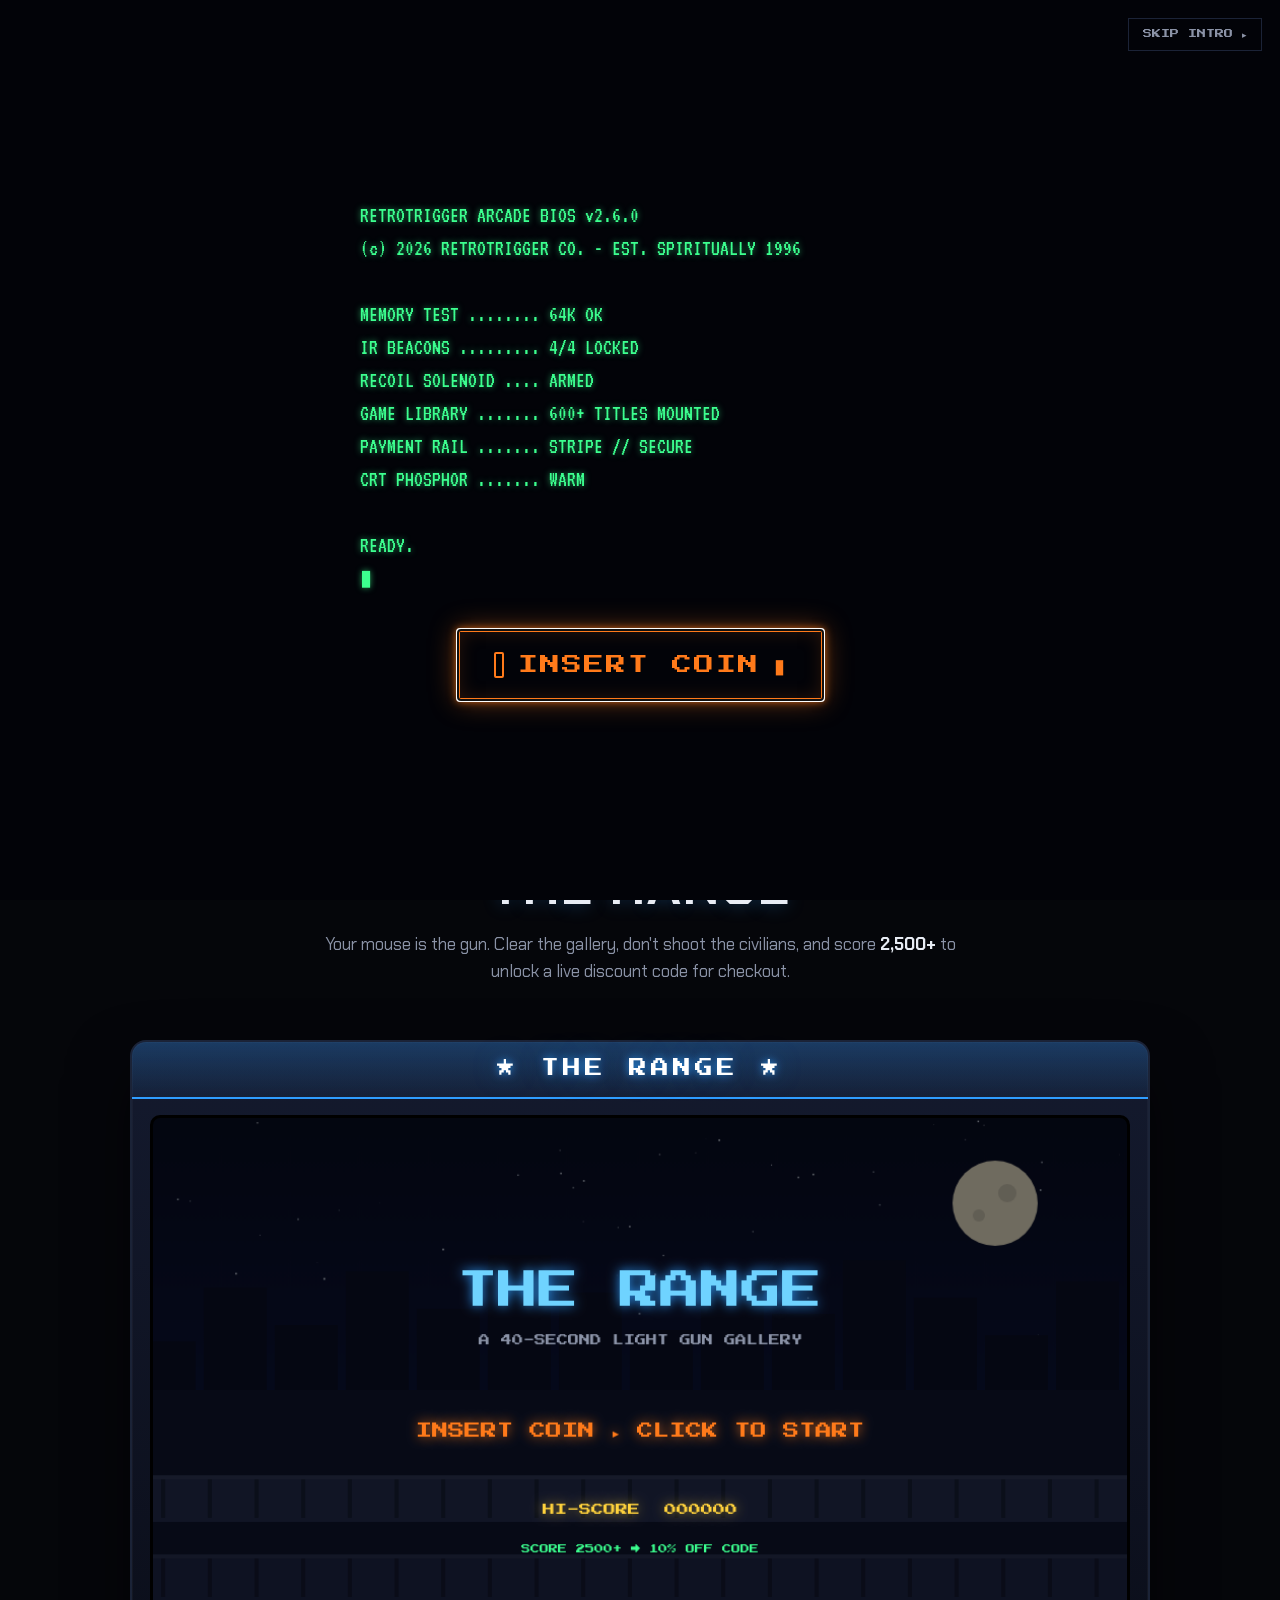
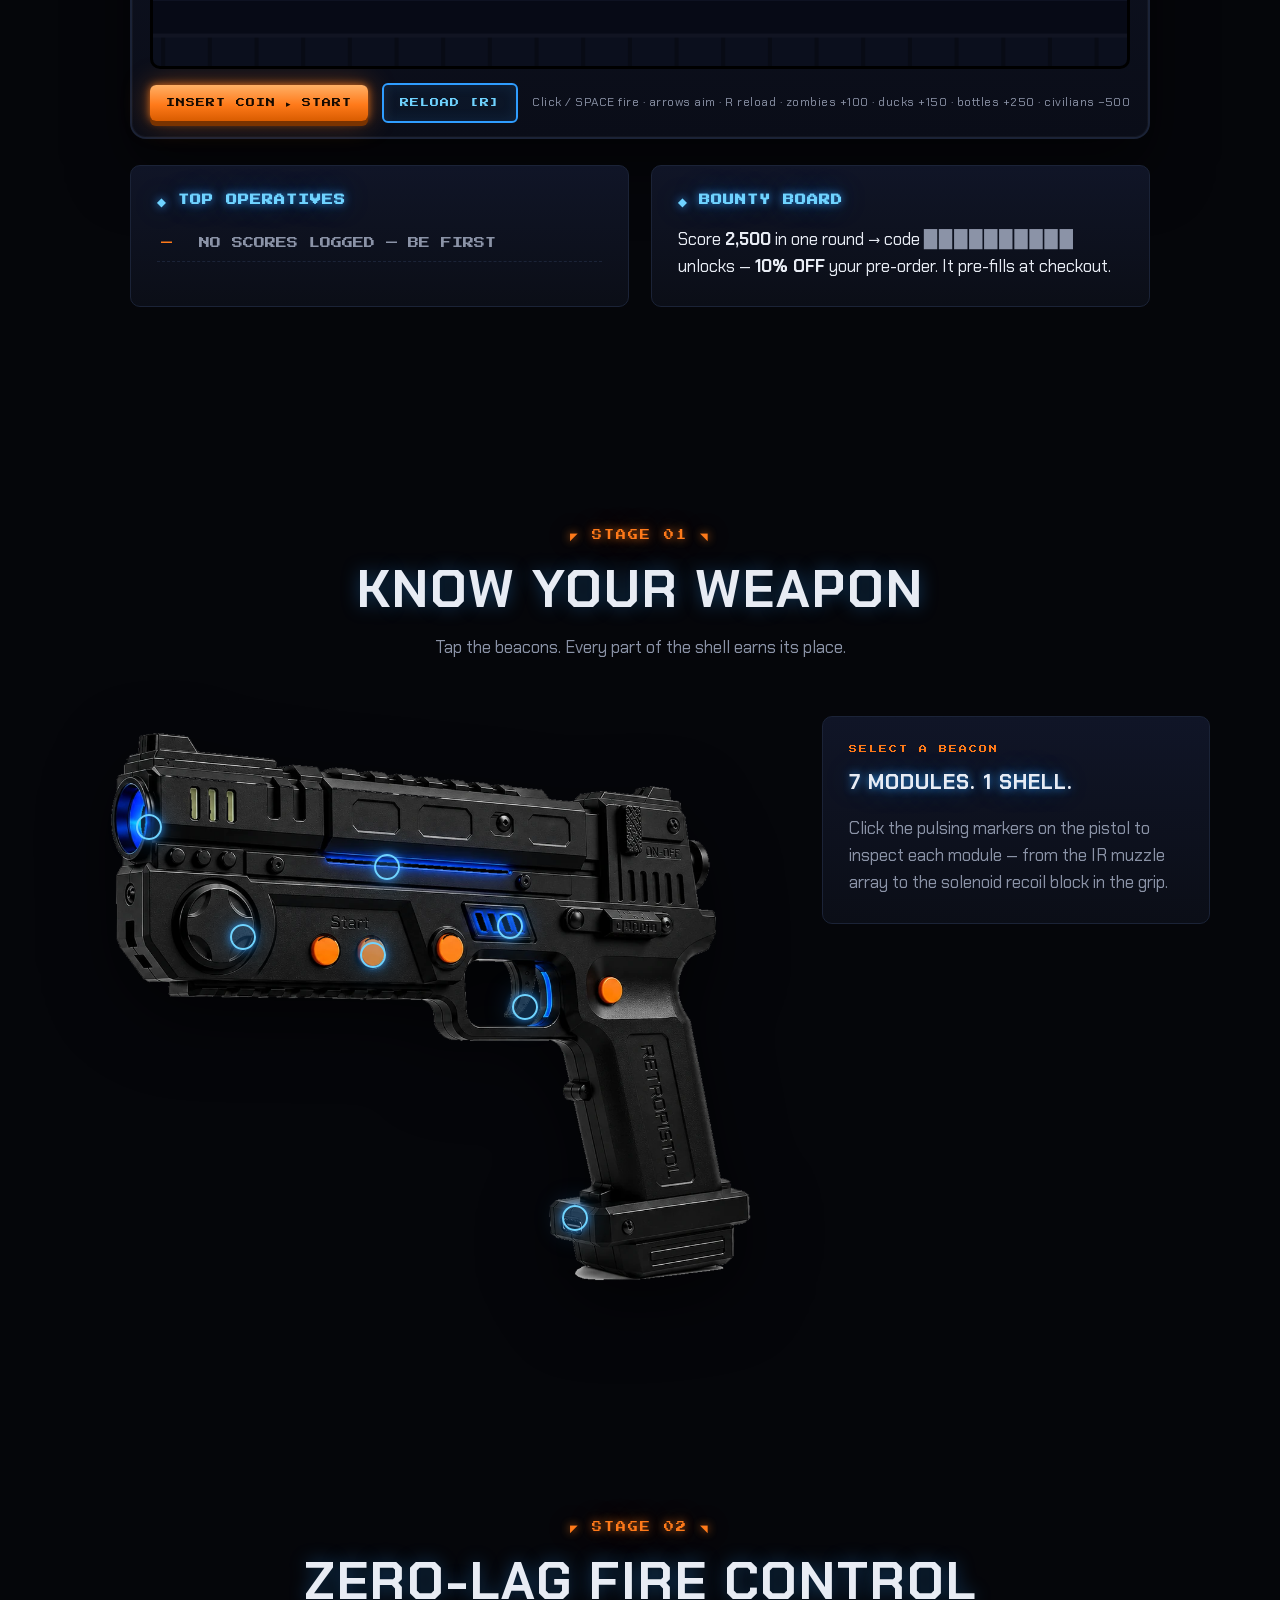
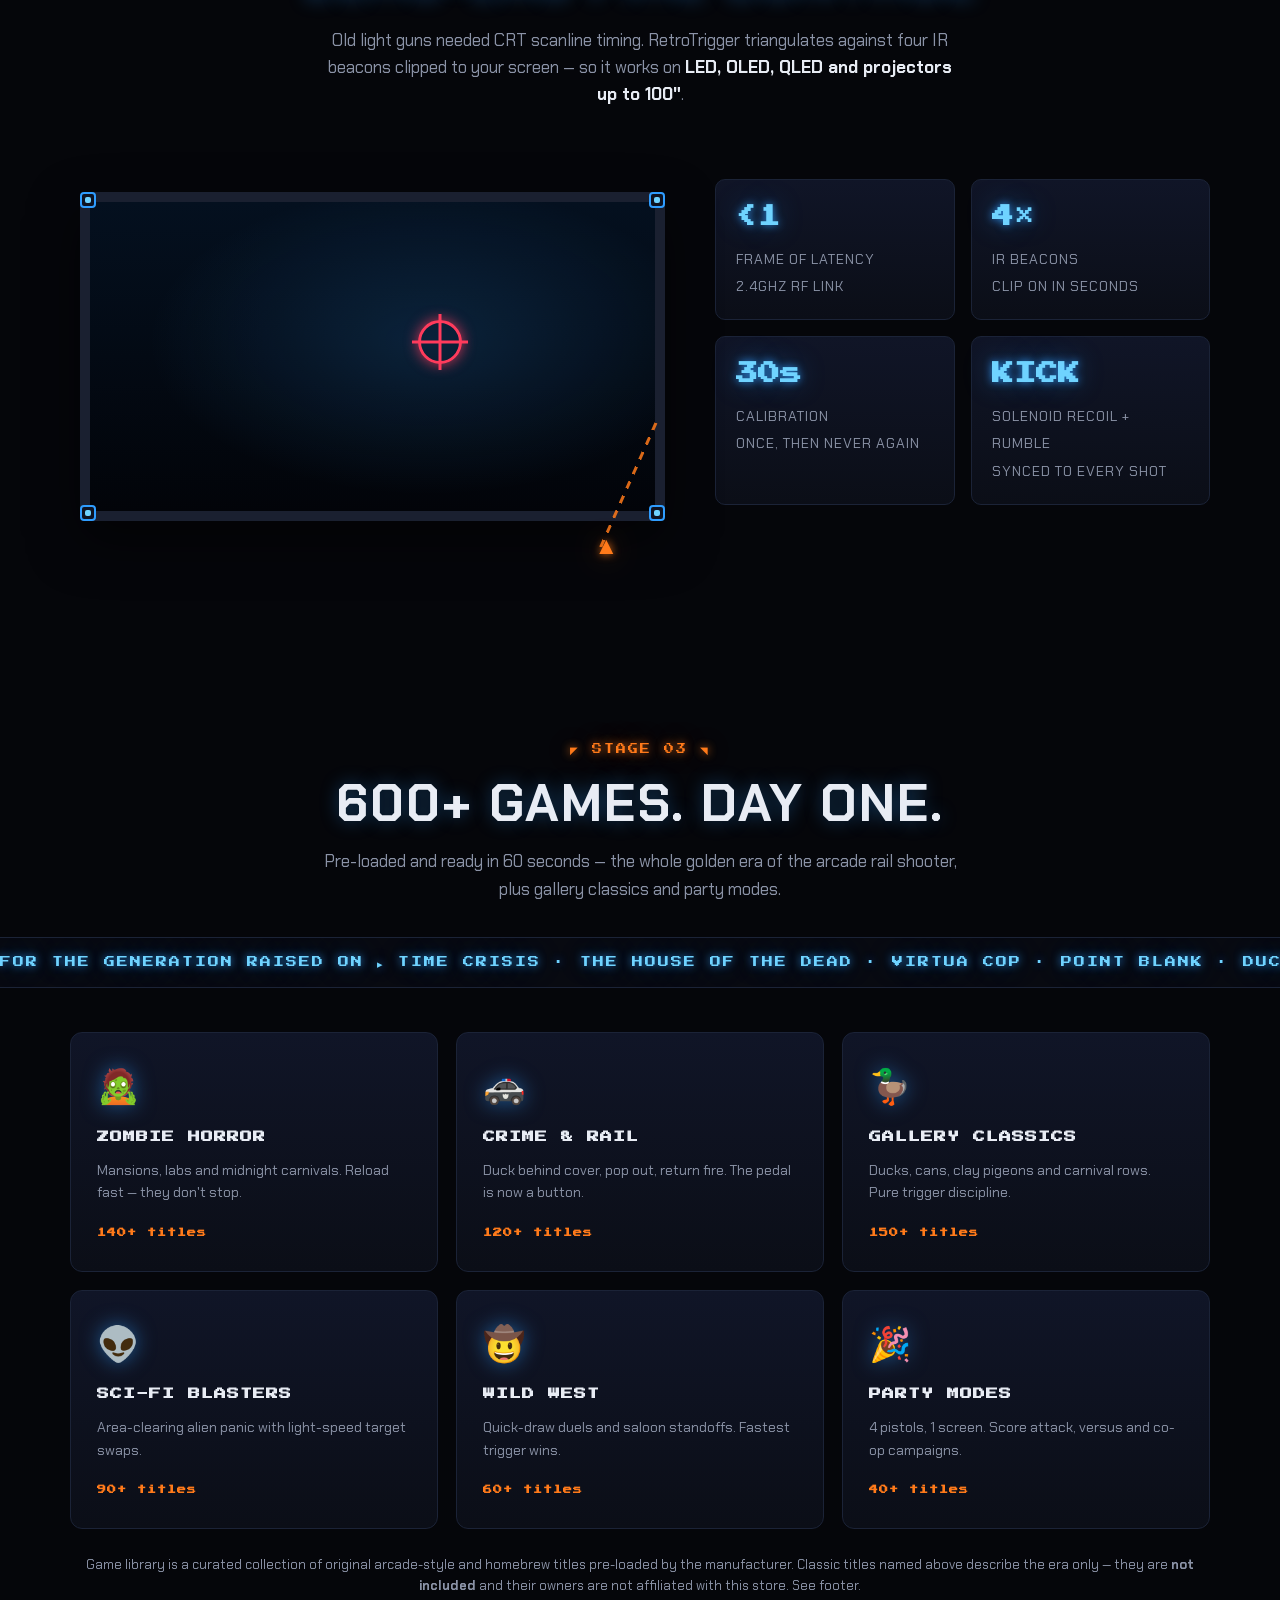
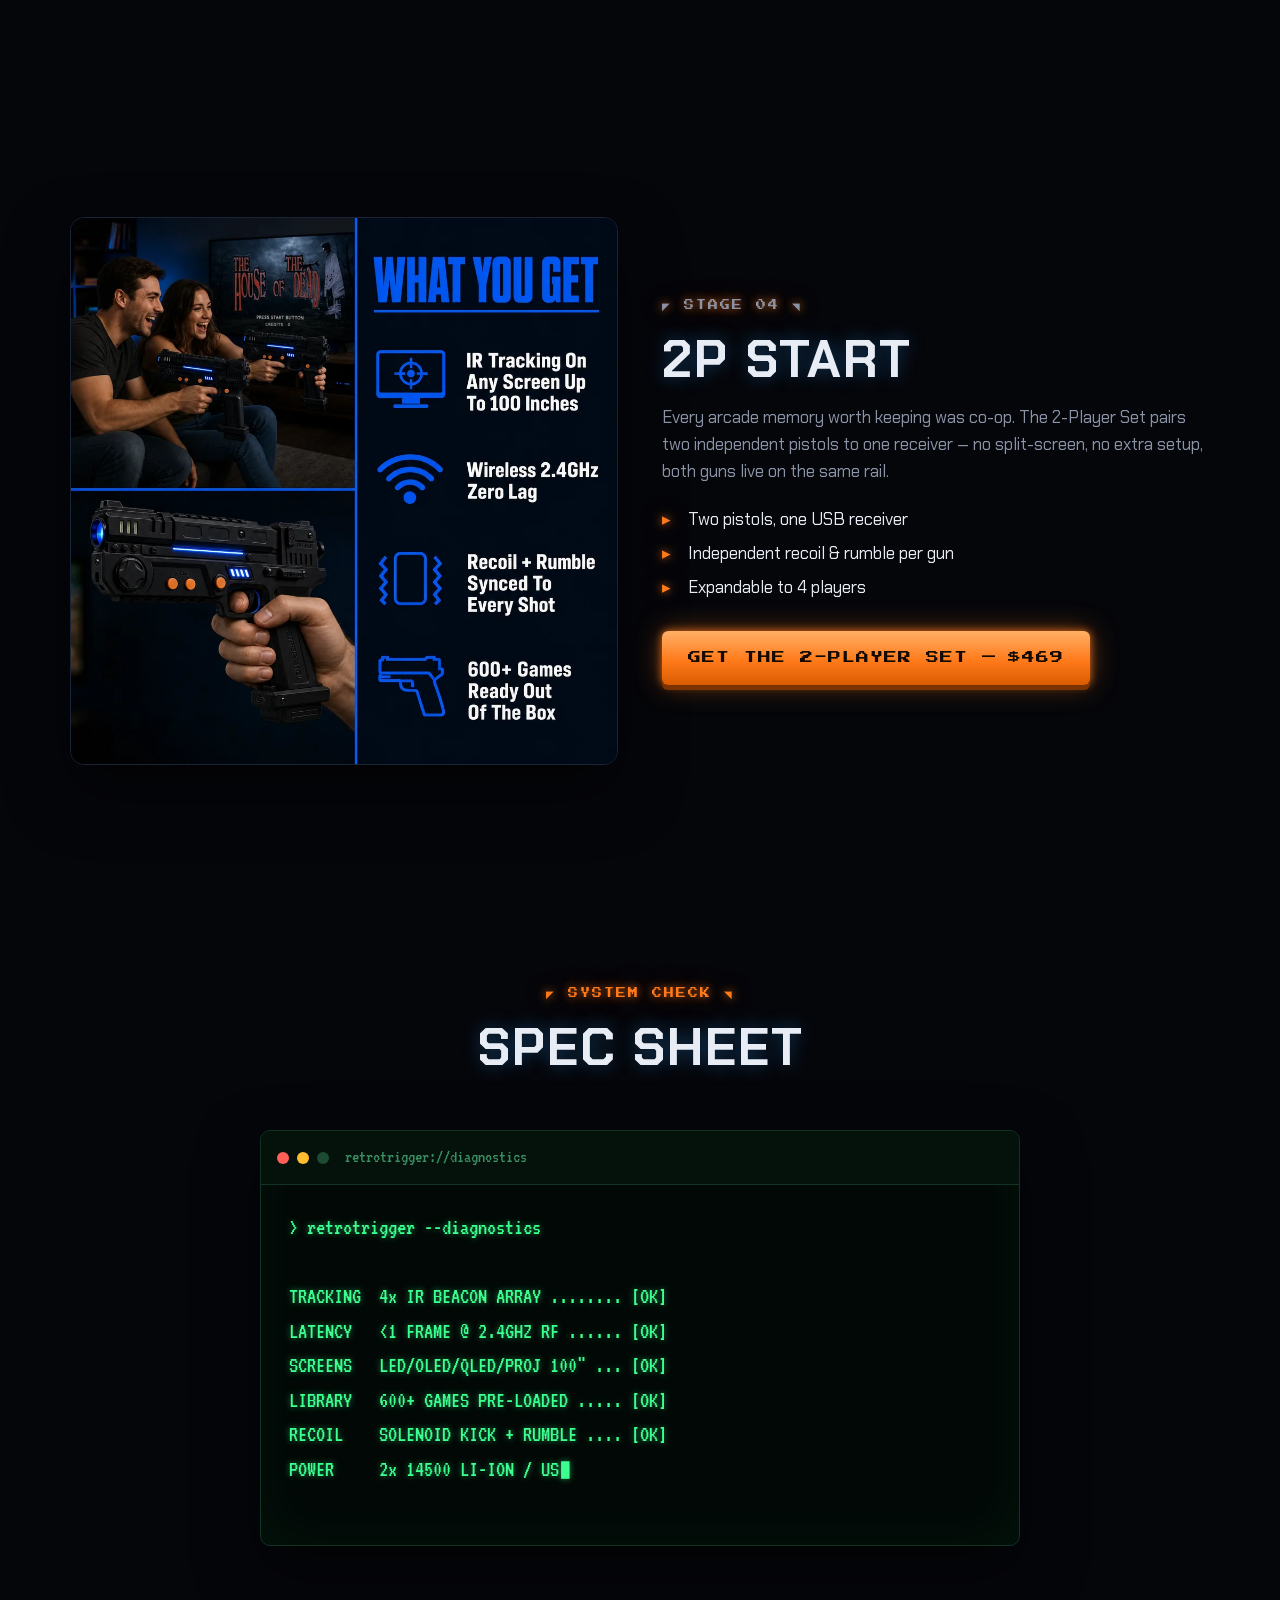
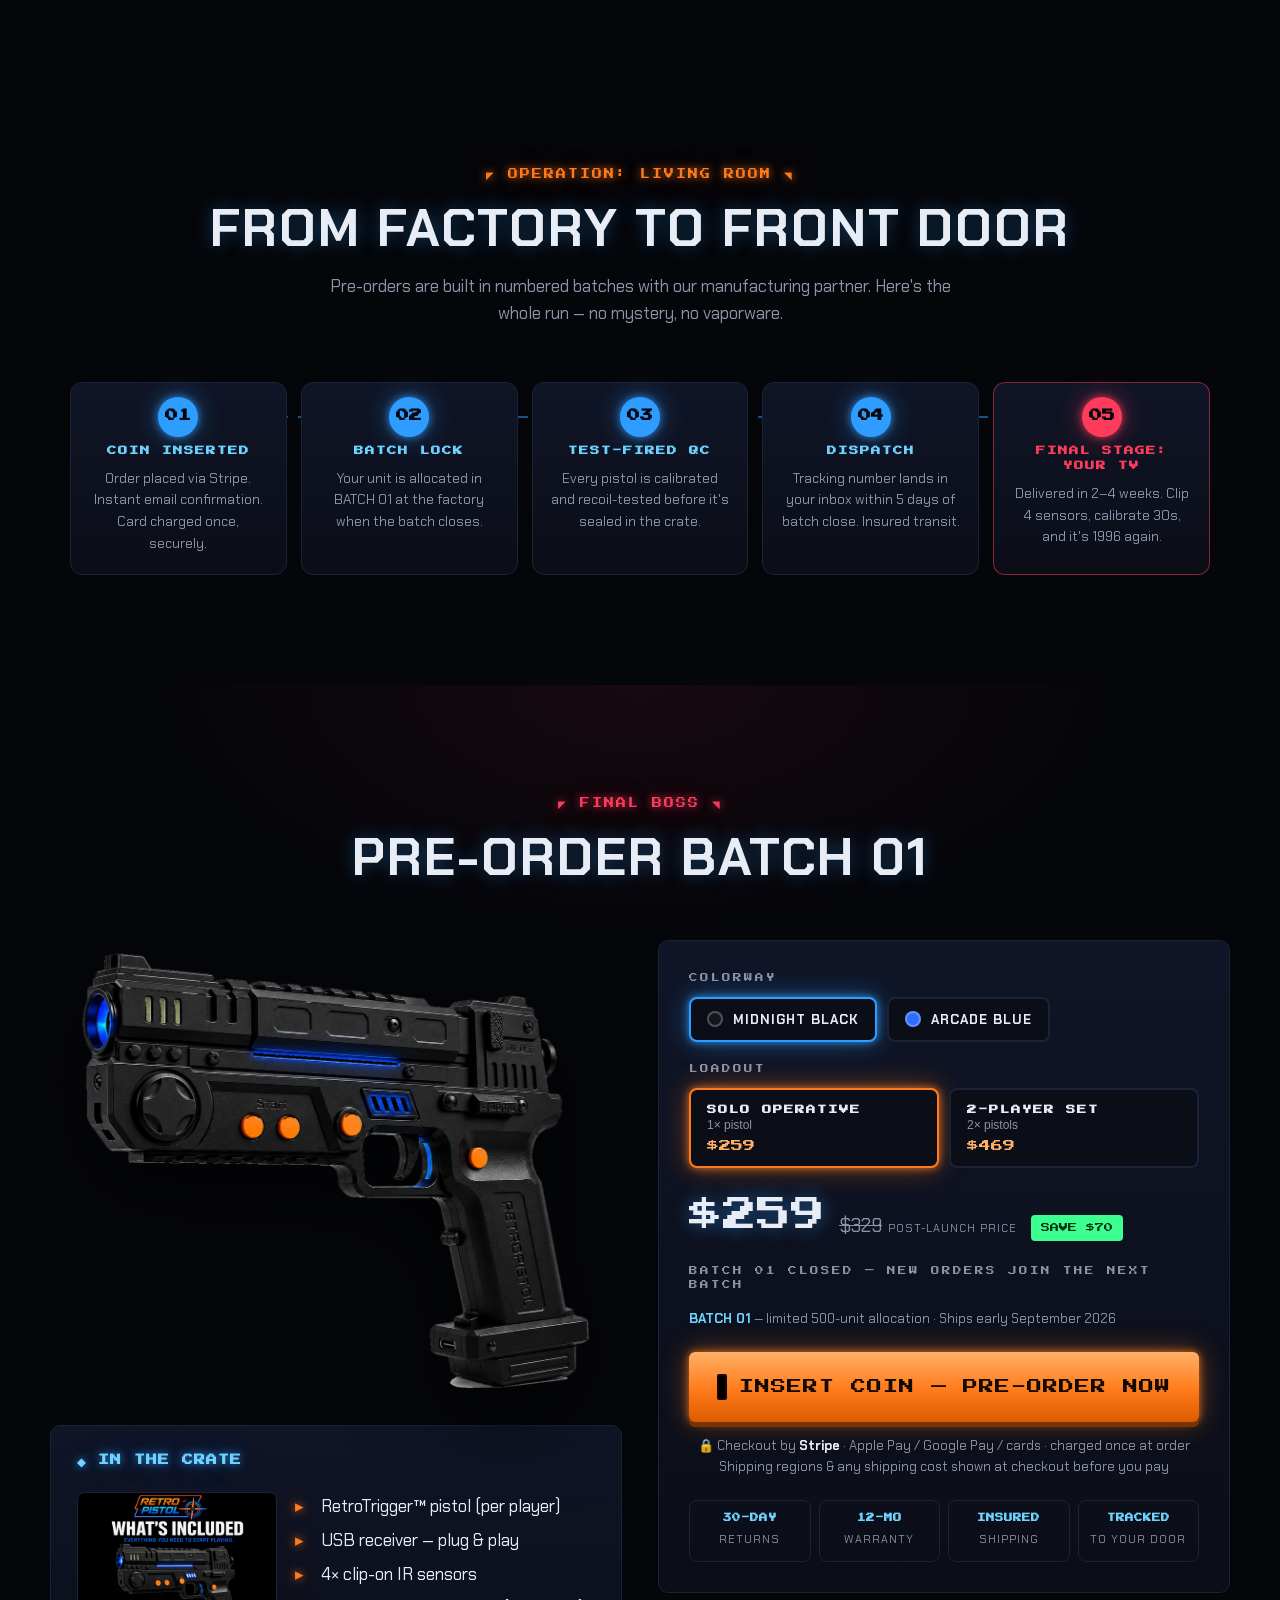
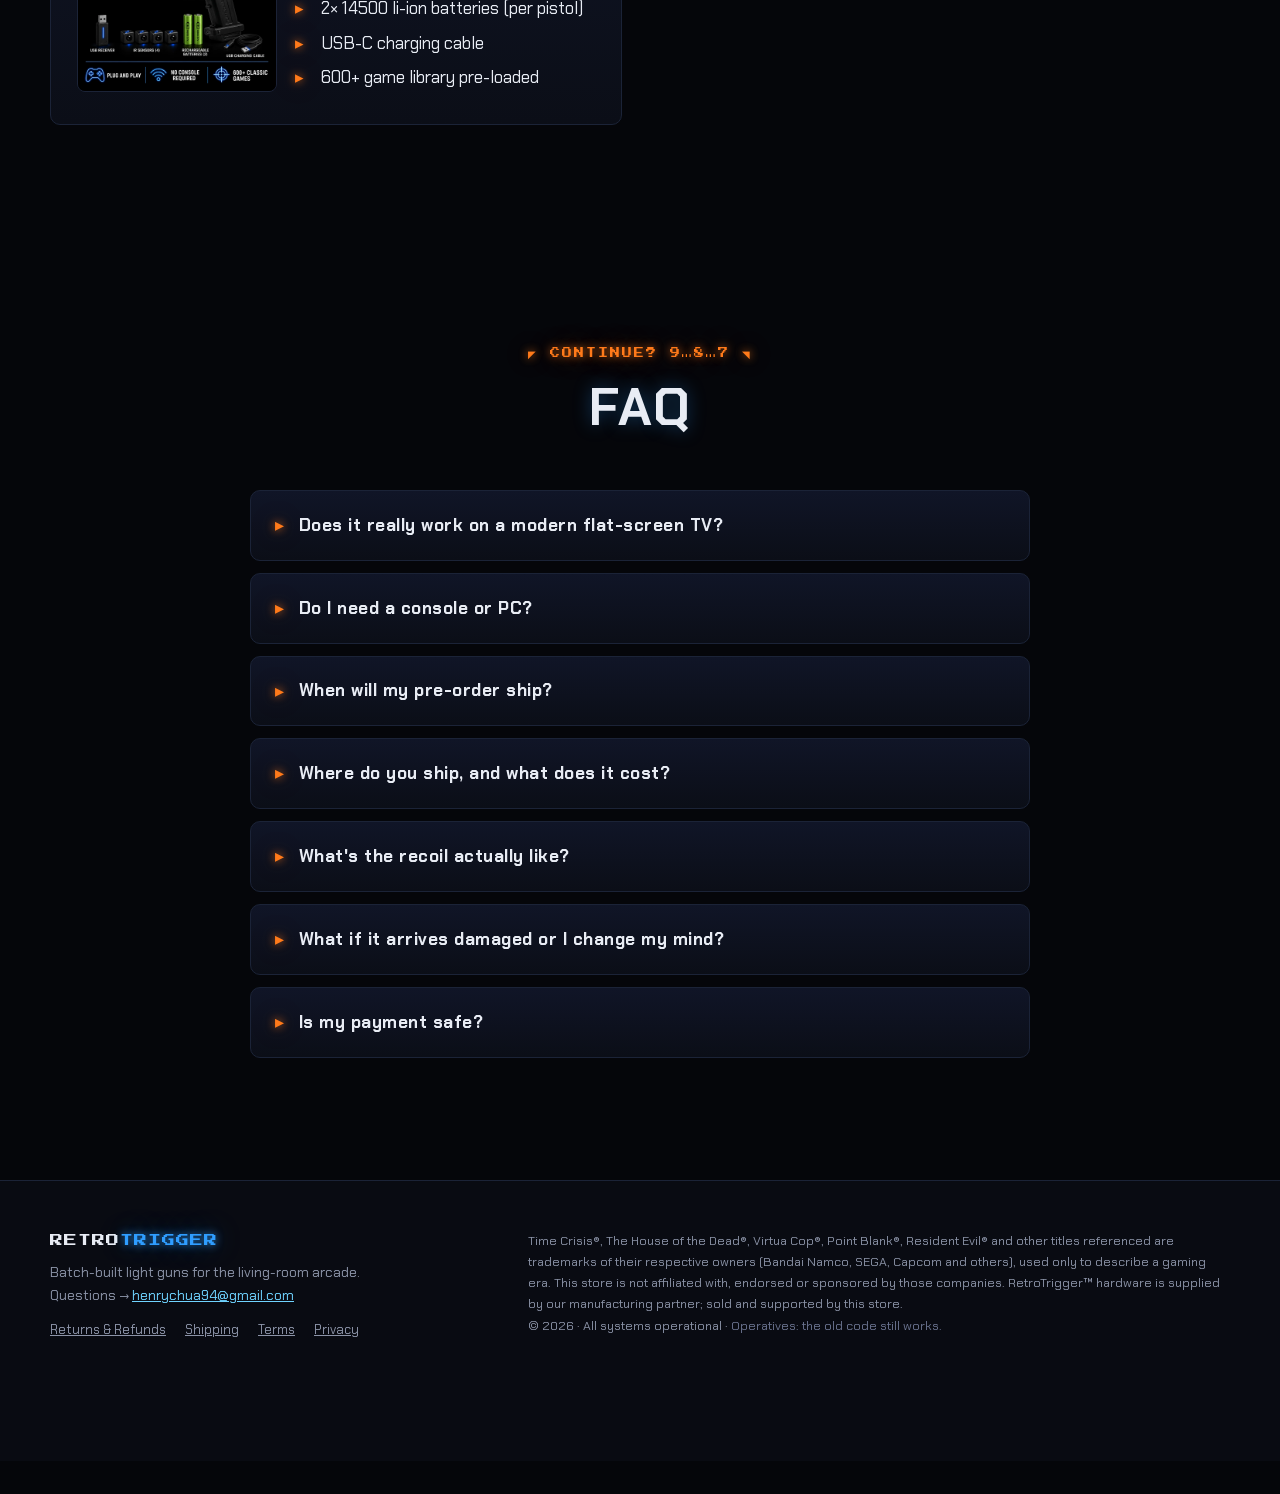
==== commit 44f6006b: "Wire live Netlify domain into og/canonical tags; add _headers for API deploys Co-Authored-By: Claude" ====
--- a/index.html
+++ b/index.html
@@ -11,8 +11,10 @@
 <meta property="og:type" content="product" />
 <meta property="og:title" content="RETROTRIGGER™ — The Living-Room Light Gun" />
 <meta property="og:description" content="Arcade light-gun energy on your own TV. Near-zero-lag IR tracking, real recoil, 600+ games. Pre-order Batch 01 — play the range, earn a discount." />
-<!-- TODO before launch: make og:image + JSON-LD image absolute URLs on your live domain, and add og:url -->
-<meta property="og:image" content="assets/og-card.jpg" />
+<meta property="og:url" content="https://retrotrigger-store.netlify.app/" />
+<meta property="og:image" content="https://retrotrigger-store.netlify.app/assets/og-card.jpg" />
+<meta name="twitter:card" content="summary_large_image" />
+<link rel="canonical" href="https://retrotrigger-store.netlify.app/" />
 
 <link rel="preconnect" href="https://fonts.googleapis.com" />
 <link rel="preconnect" href="https://fonts.gstatic.com" crossorigin />
@@ -26,7 +28,7 @@
   "@type": "Product",
   "name": "RetroTrigger™ Pistol",
   "description": "Wireless IR light gun for modern TVs and projectors up to 100 inches. Zero-lag 2.4GHz, recoil + rumble, 600+ classic games pre-loaded, no console required.",
-  "image": "assets/gun-black.webp",
+  "image": "https://retrotrigger-store.netlify.app/assets/gun-black.webp",
   "brand": { "@type": "Brand", "name": "RetroTrigger" },
   "offers": {
     "@type": "Offer",
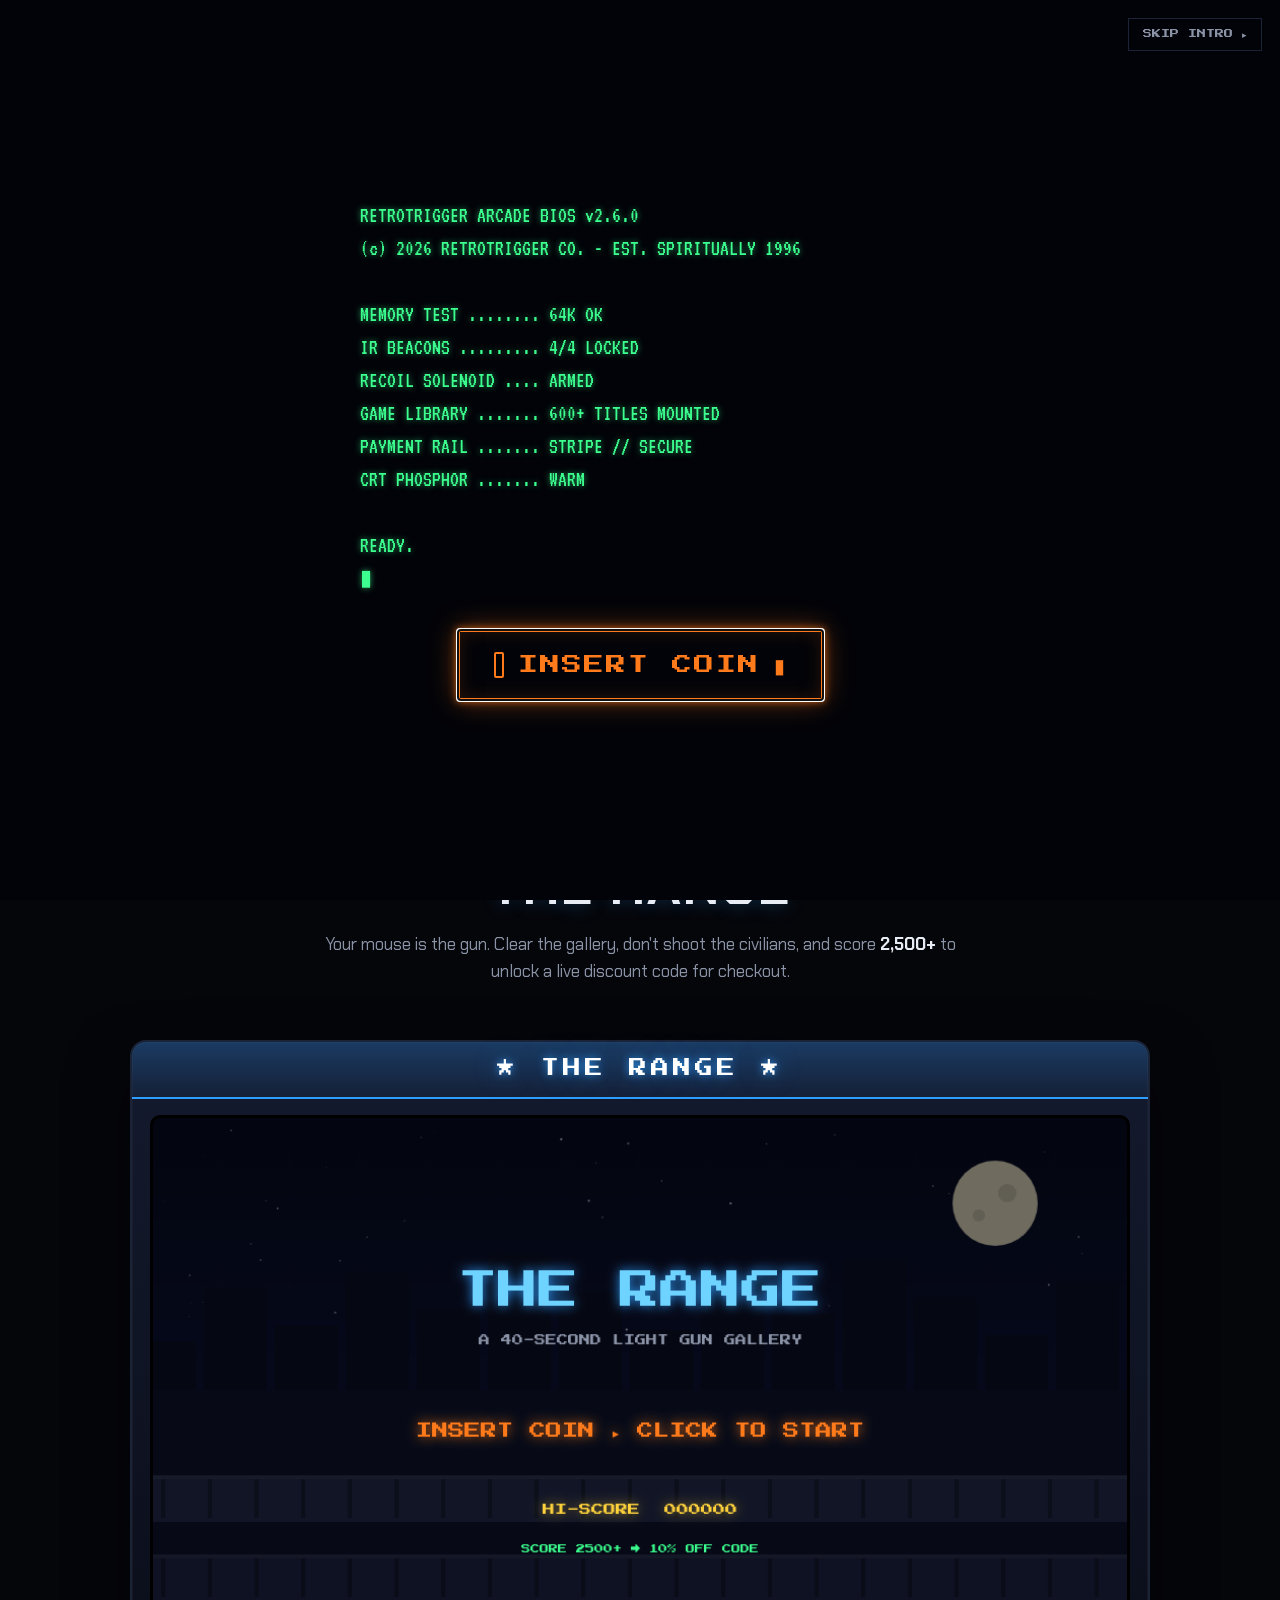
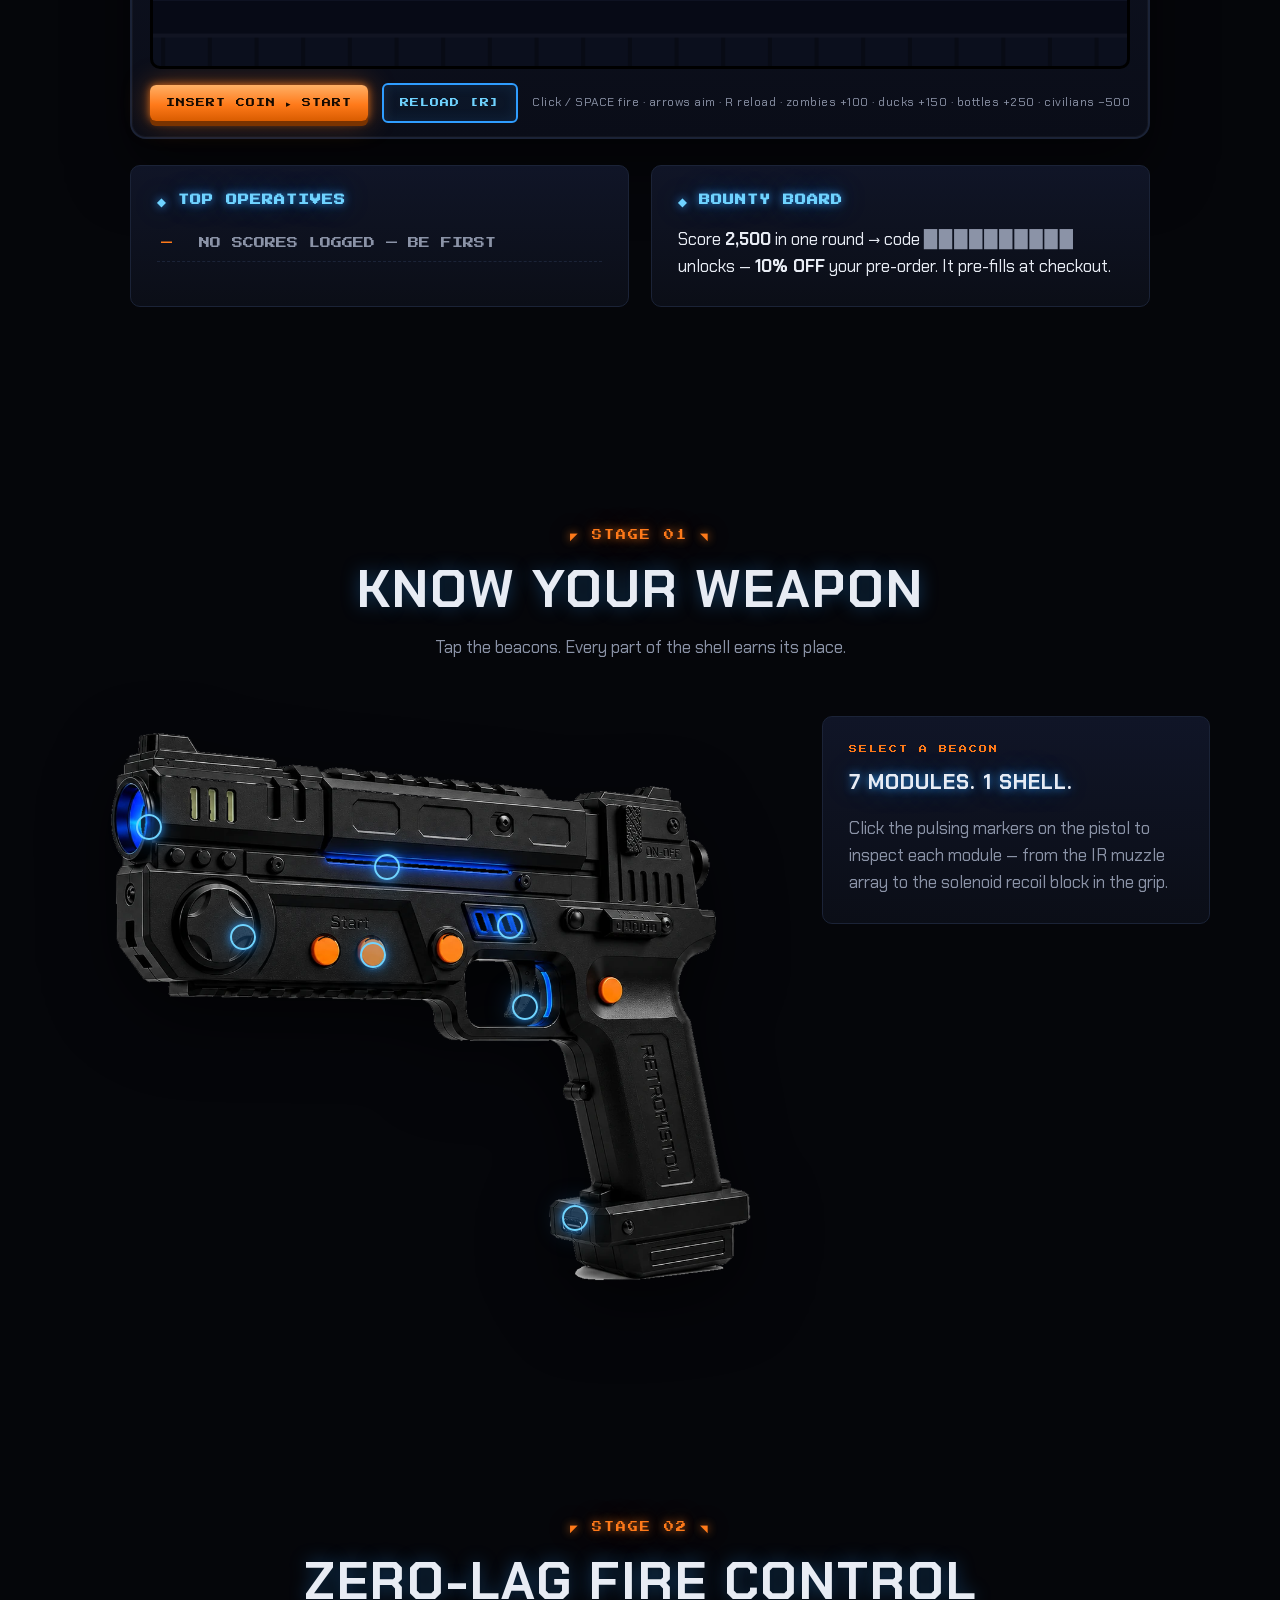
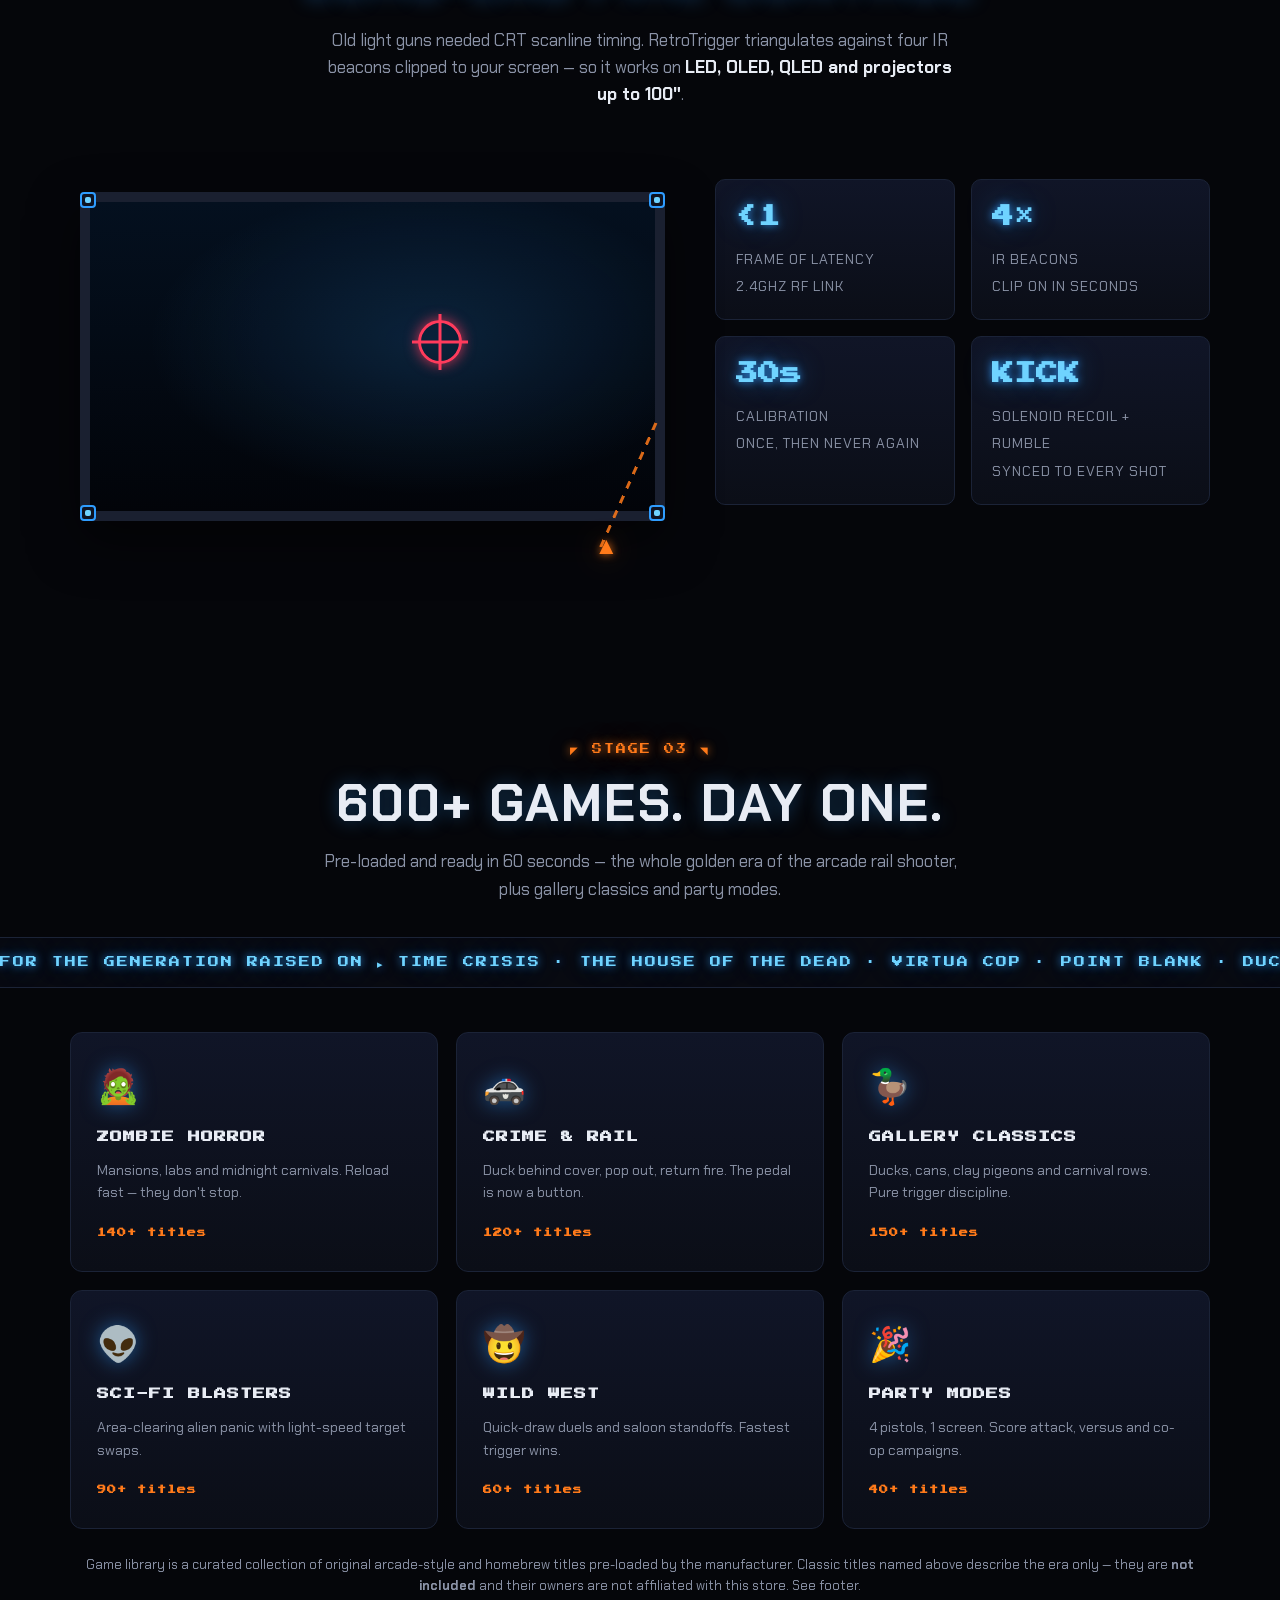
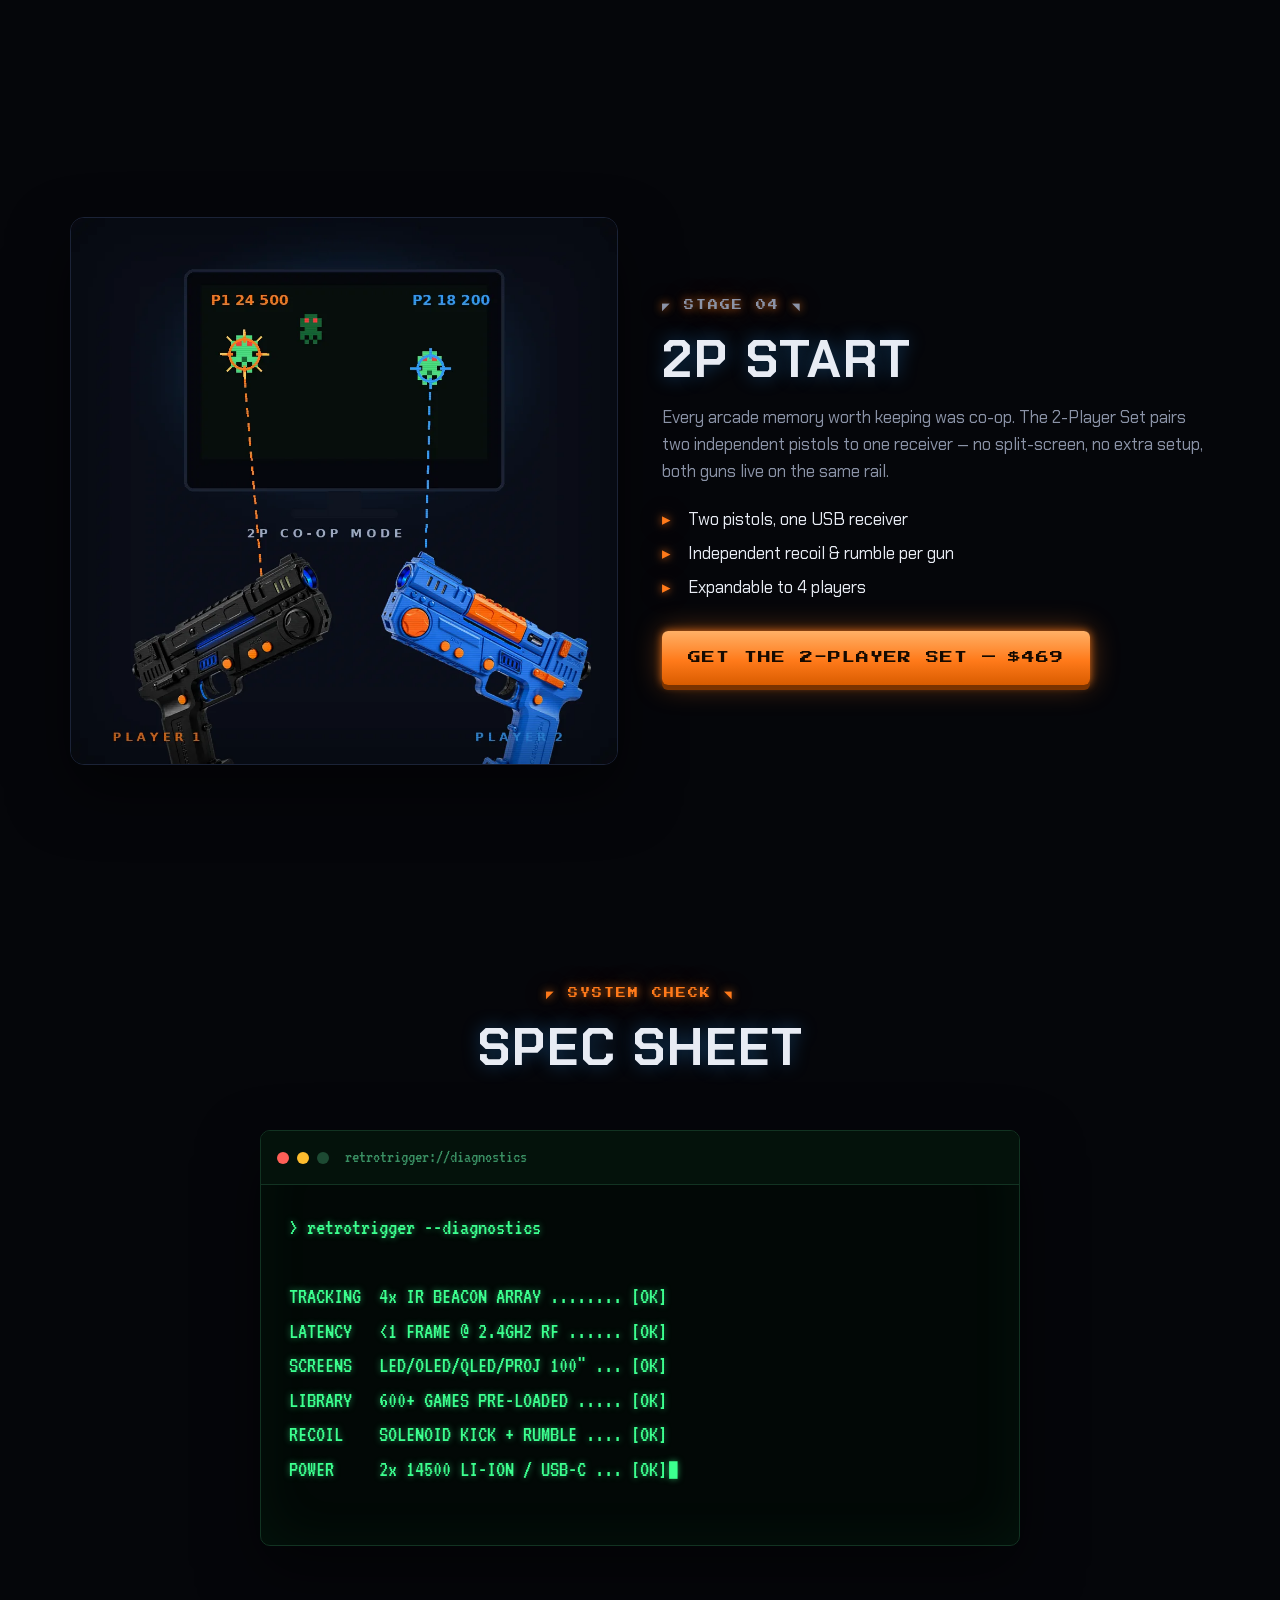
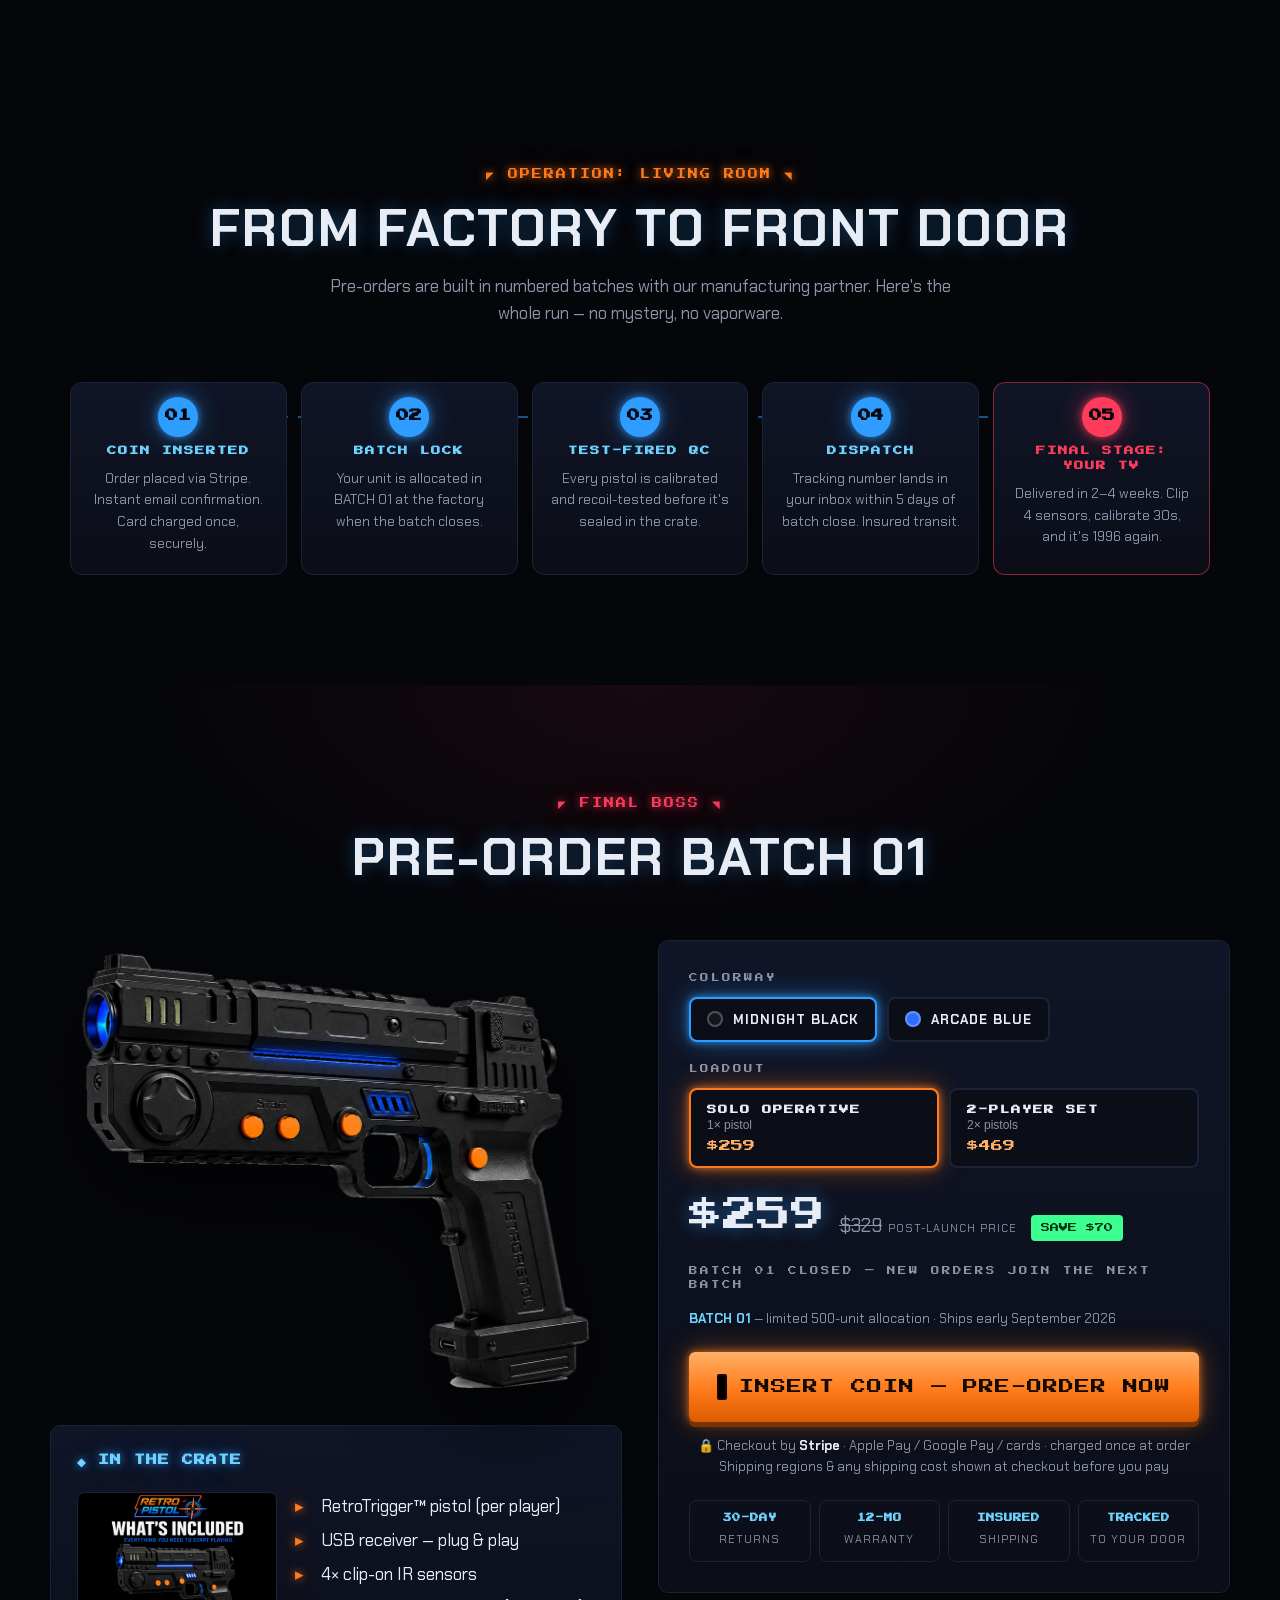
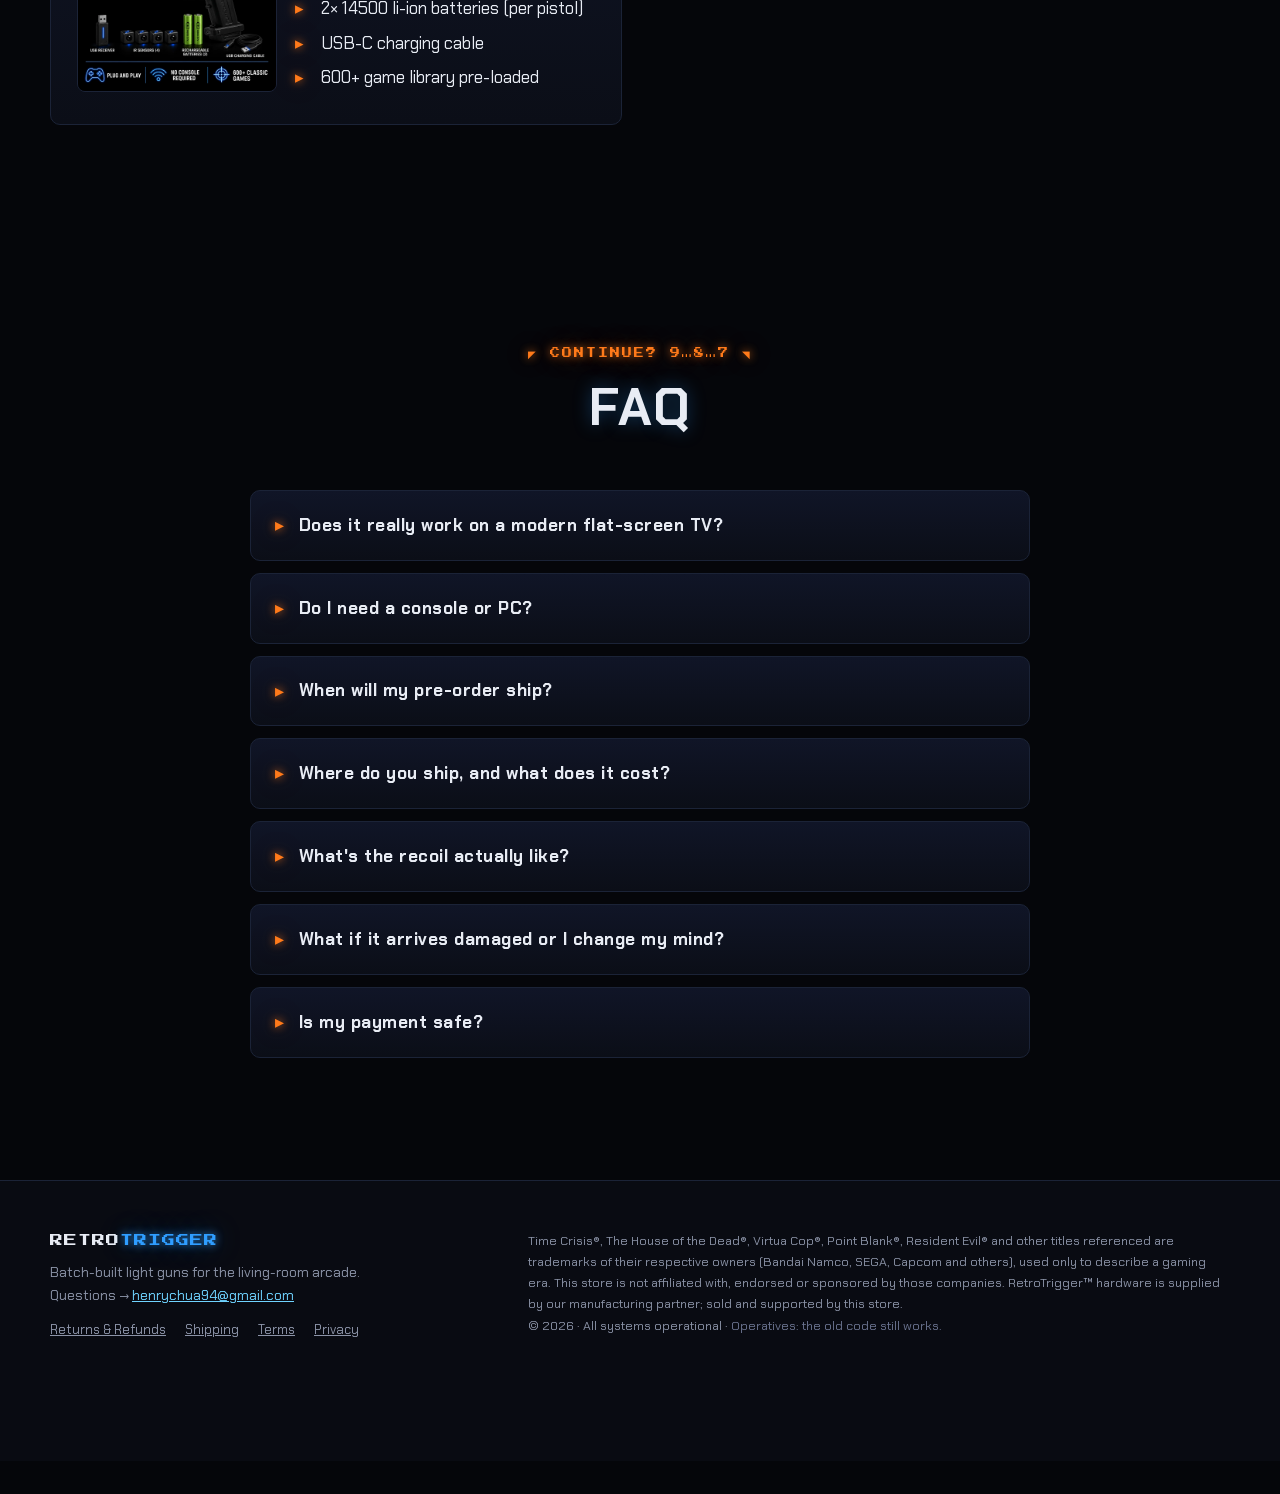
==== commit f5d14da5: "Replace supplier AI lifestyle collage with honest 2P co-op graphic The supplier image showed players" ====
--- a/index.html
+++ b/index.html
@@ -235,7 +235,7 @@
 <section id="coop">
   <div class="coop-grid">
     <div class="coop-img">
-      <img src="assets/coop.webp" alt="Two players on a couch playing a zombie rail shooter with RetroTrigger pistols" width="1024" height="1024" loading="lazy" />
+      <img src="assets/coop.webp" alt="Black and blue RetroTrigger pistols aimed at a TV showing a two-player pixel zombie shoot-out with separate P1 and P2 crosshairs and scores" width="1024" height="1024" loading="lazy" />
     </div>
     <div class="coop-copy">
       <p class="stage-tag">◤ STAGE 04 ◥</p>
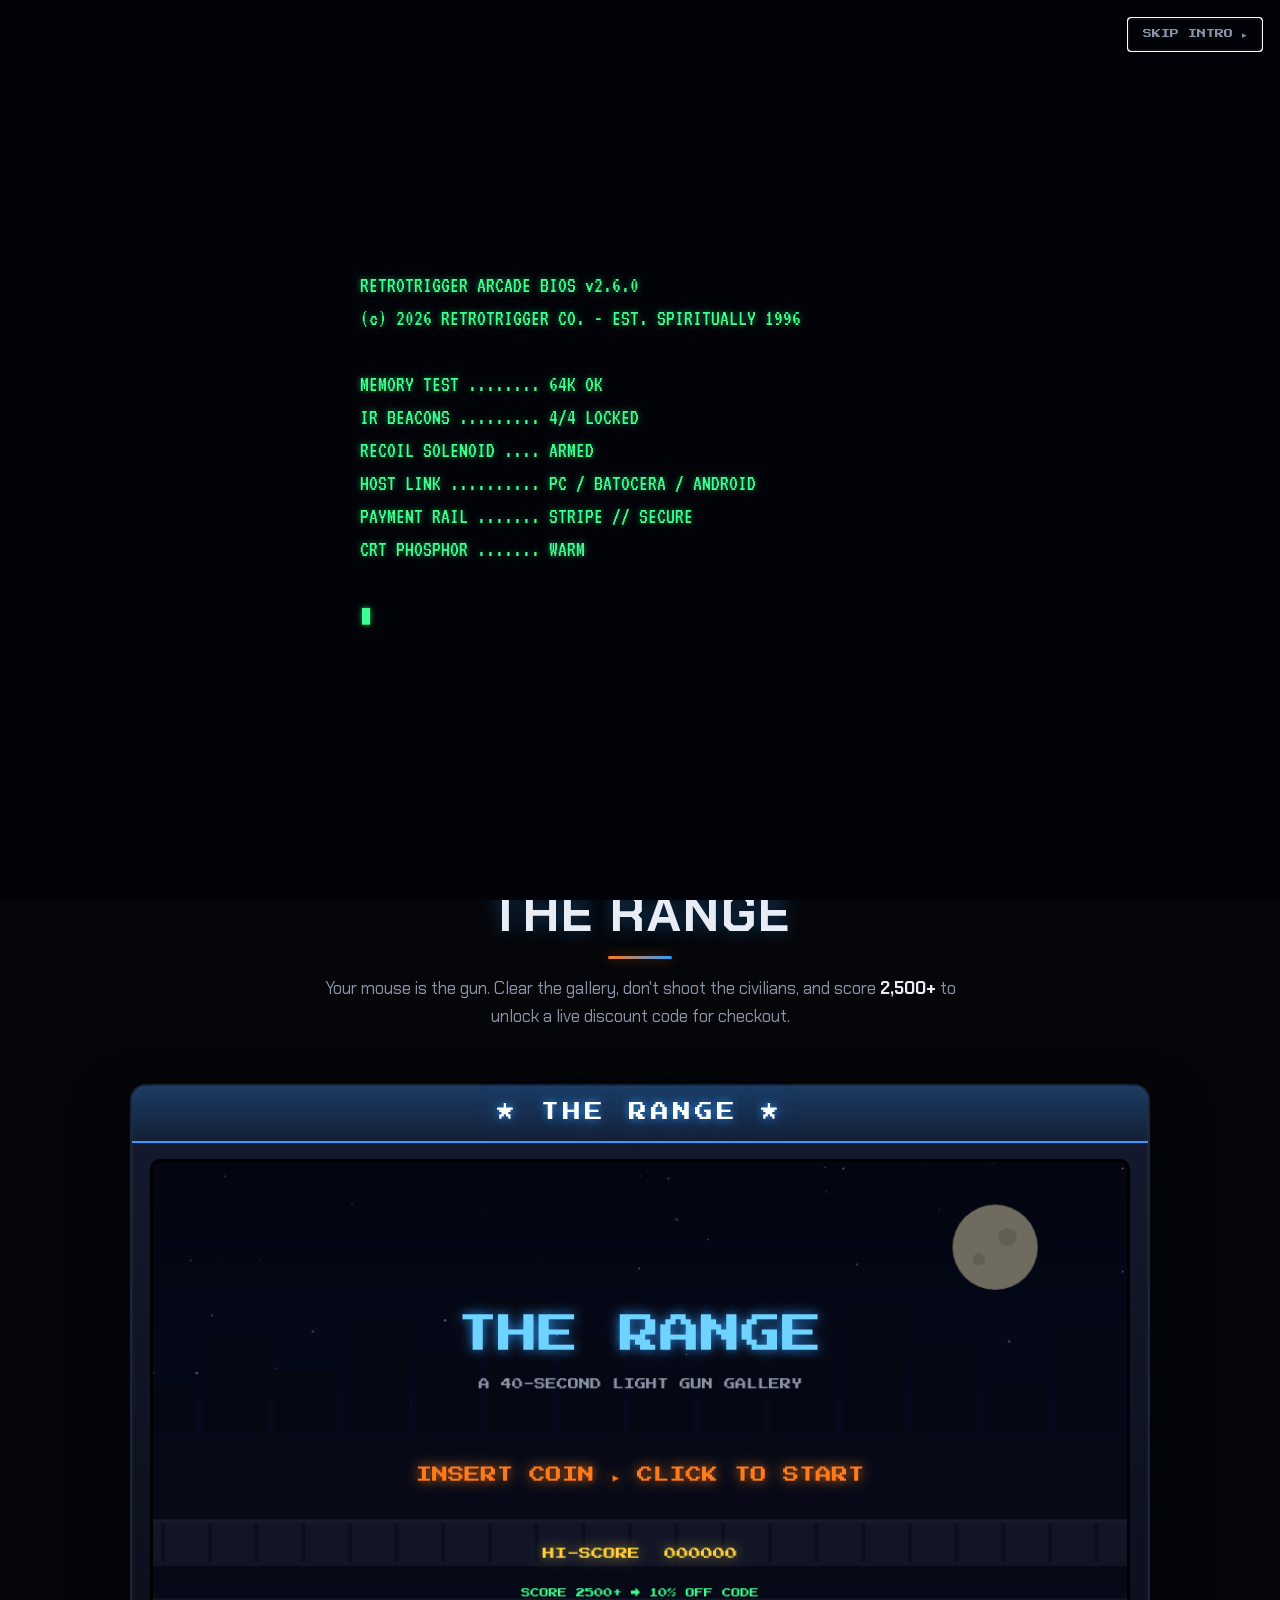
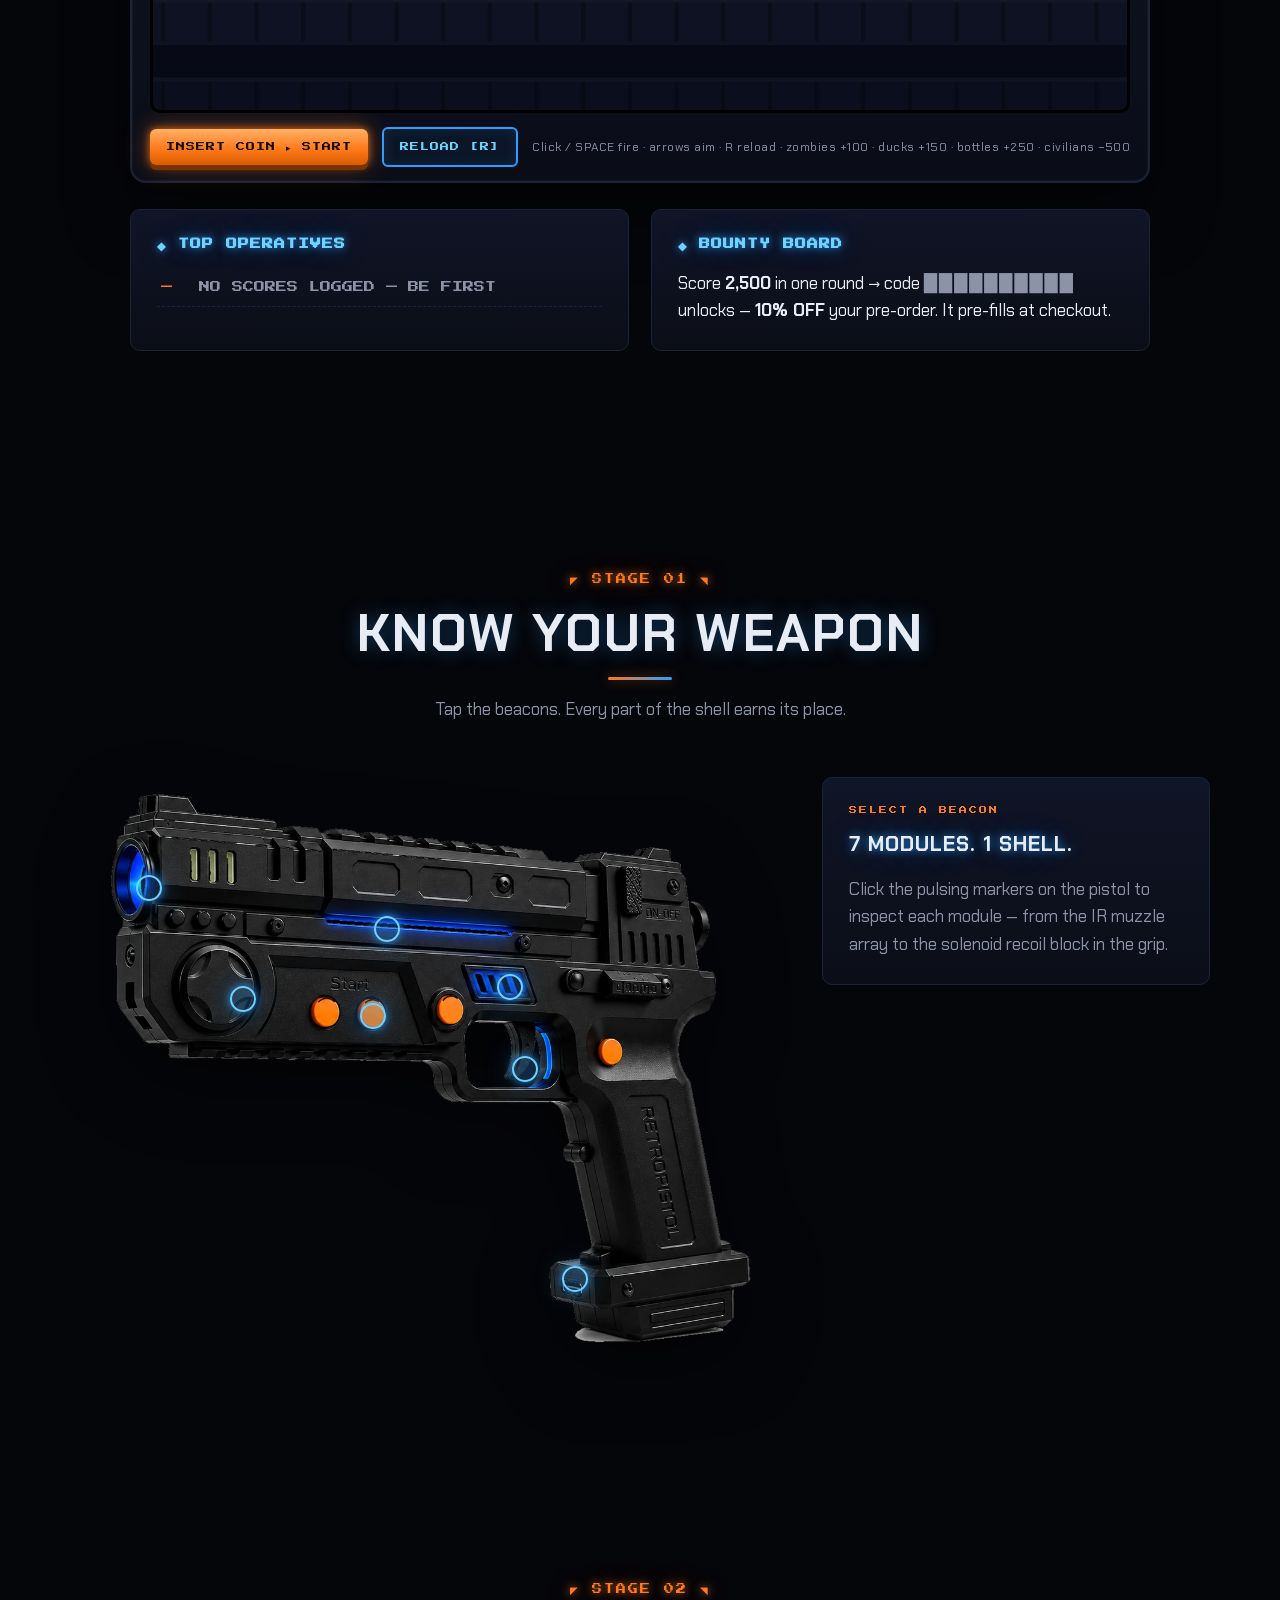
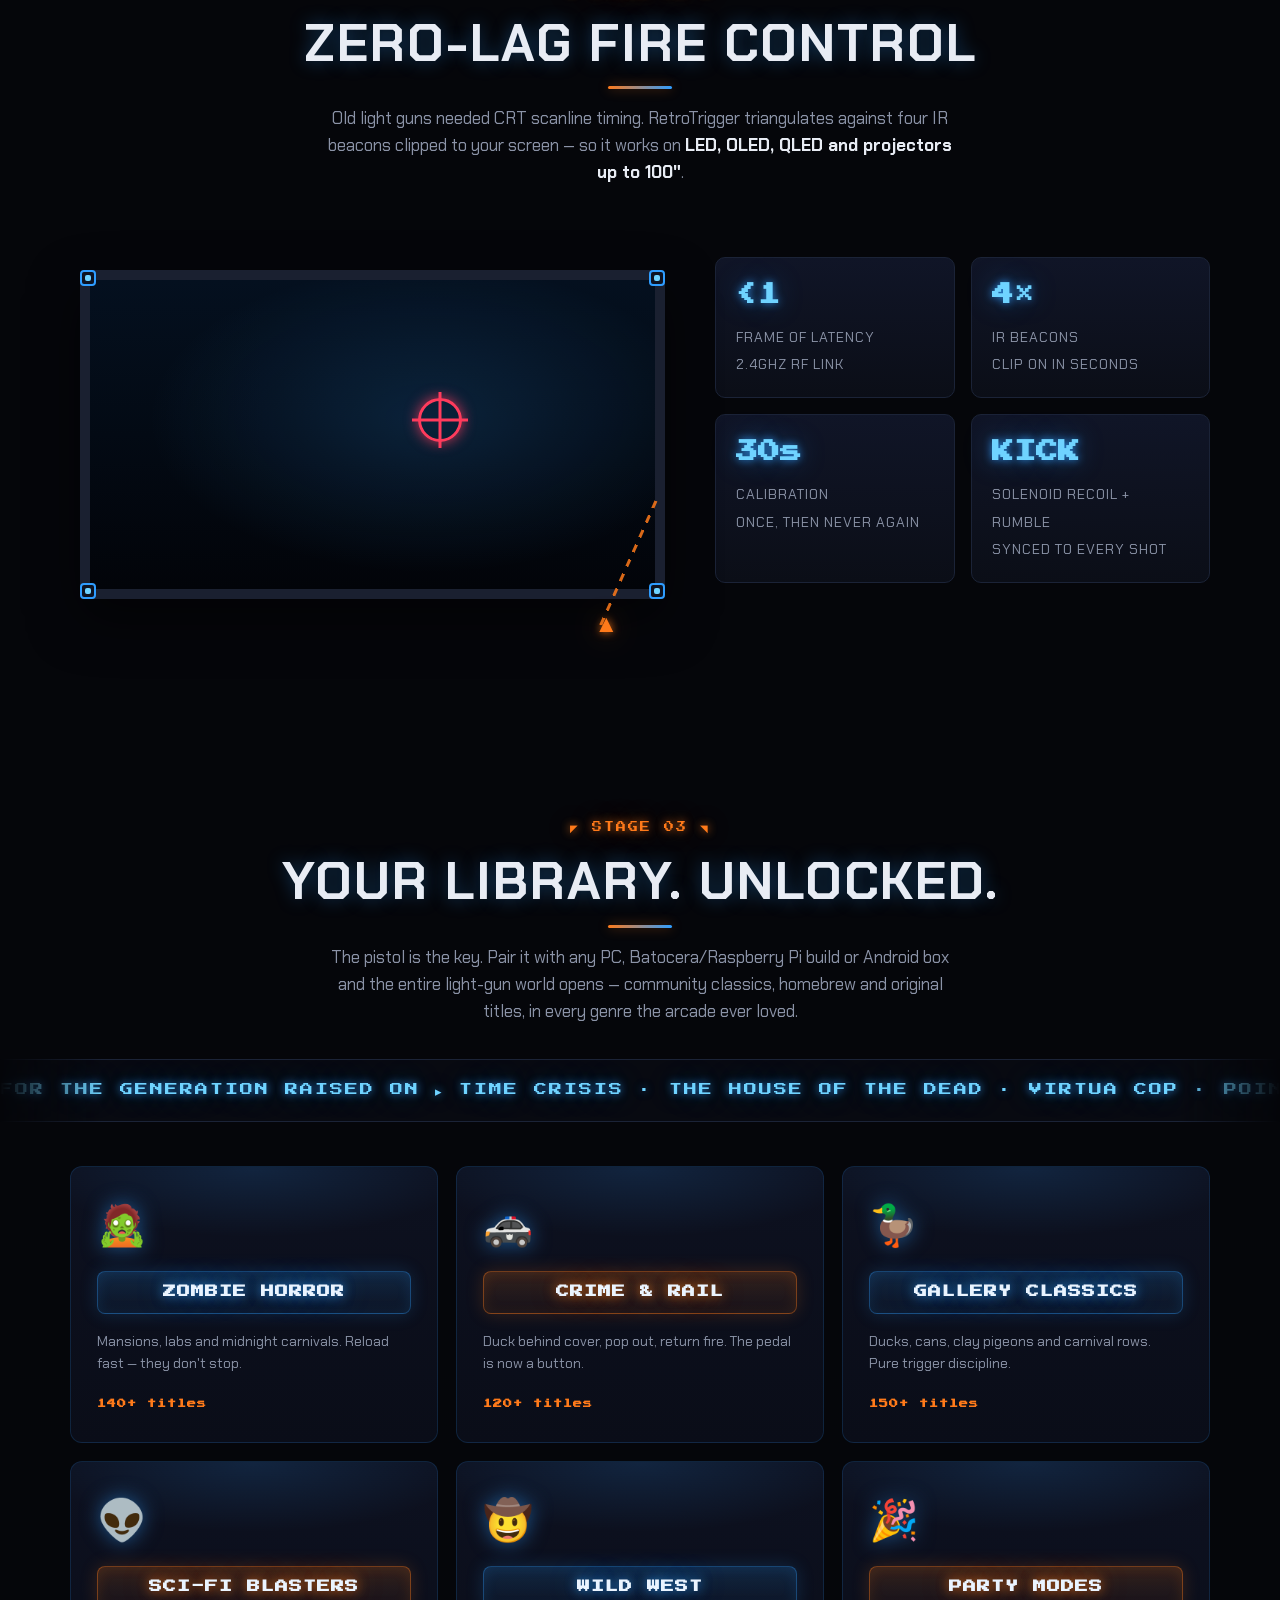
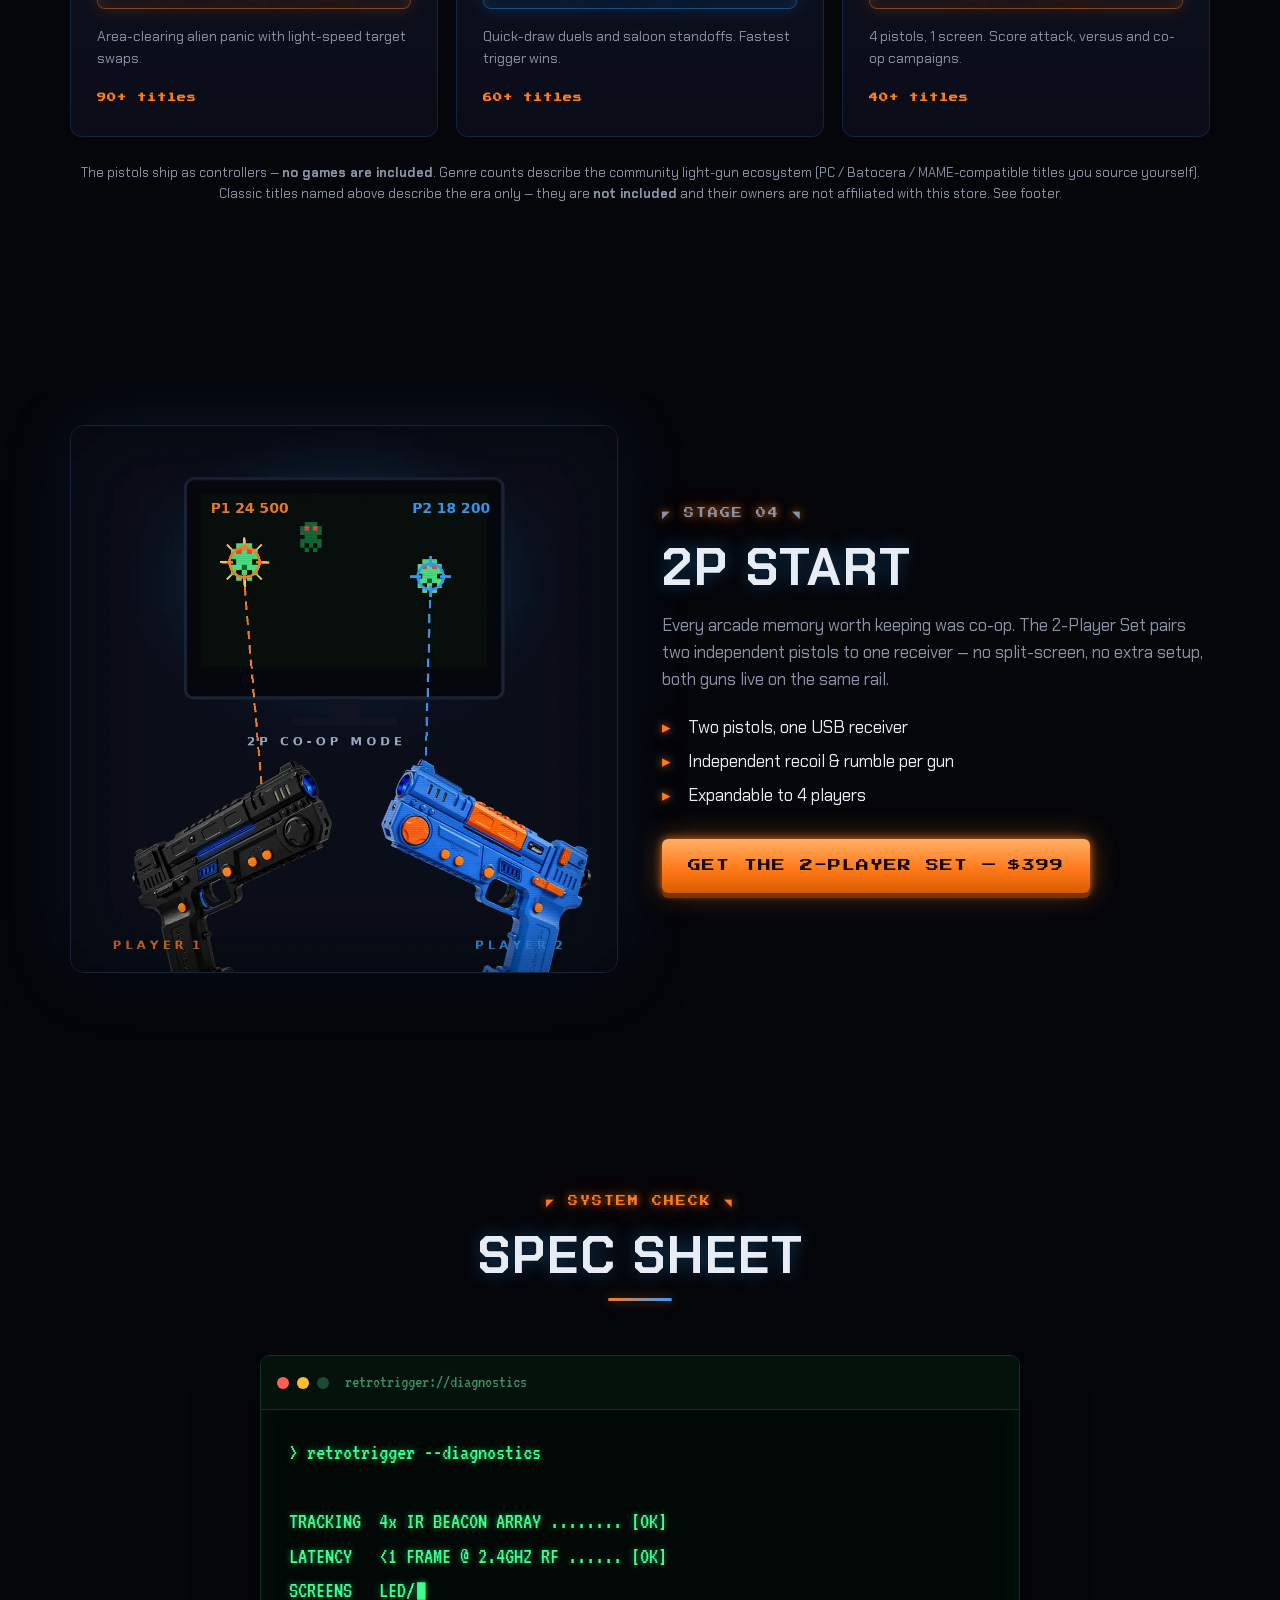
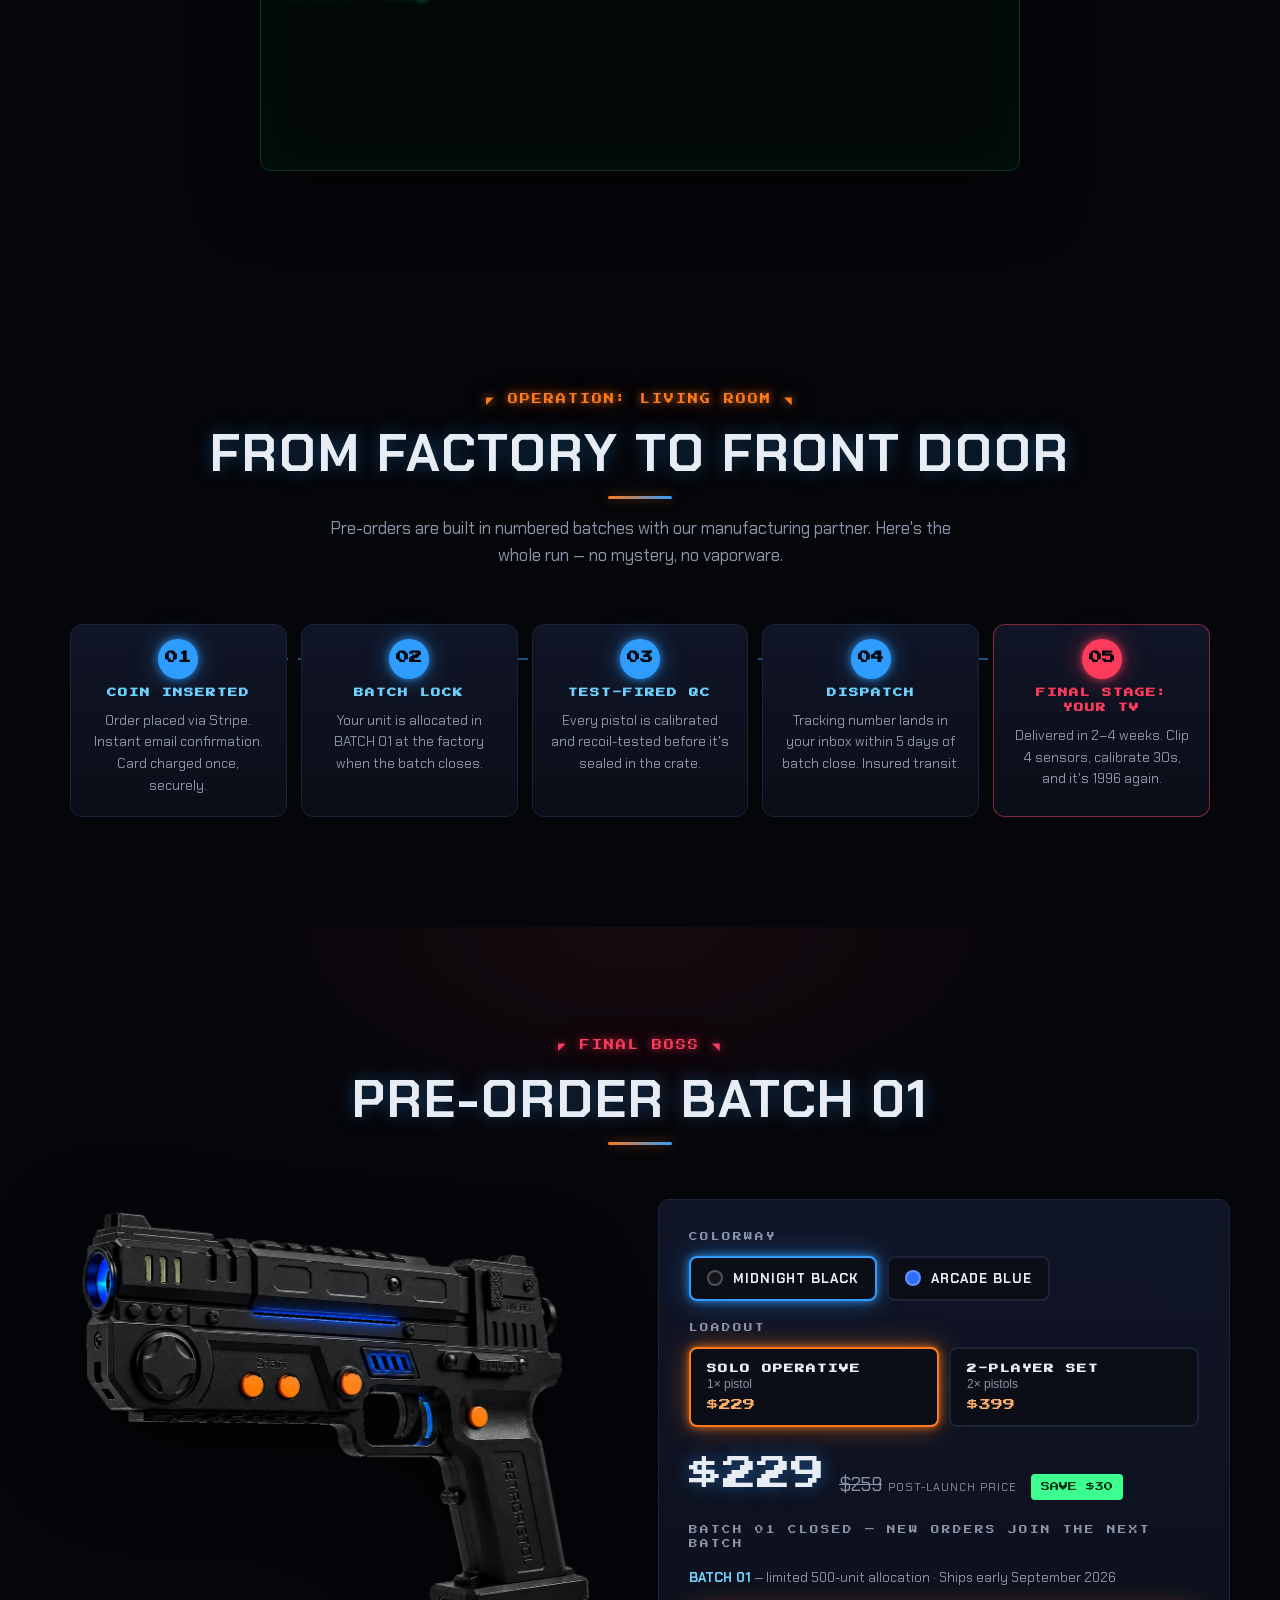
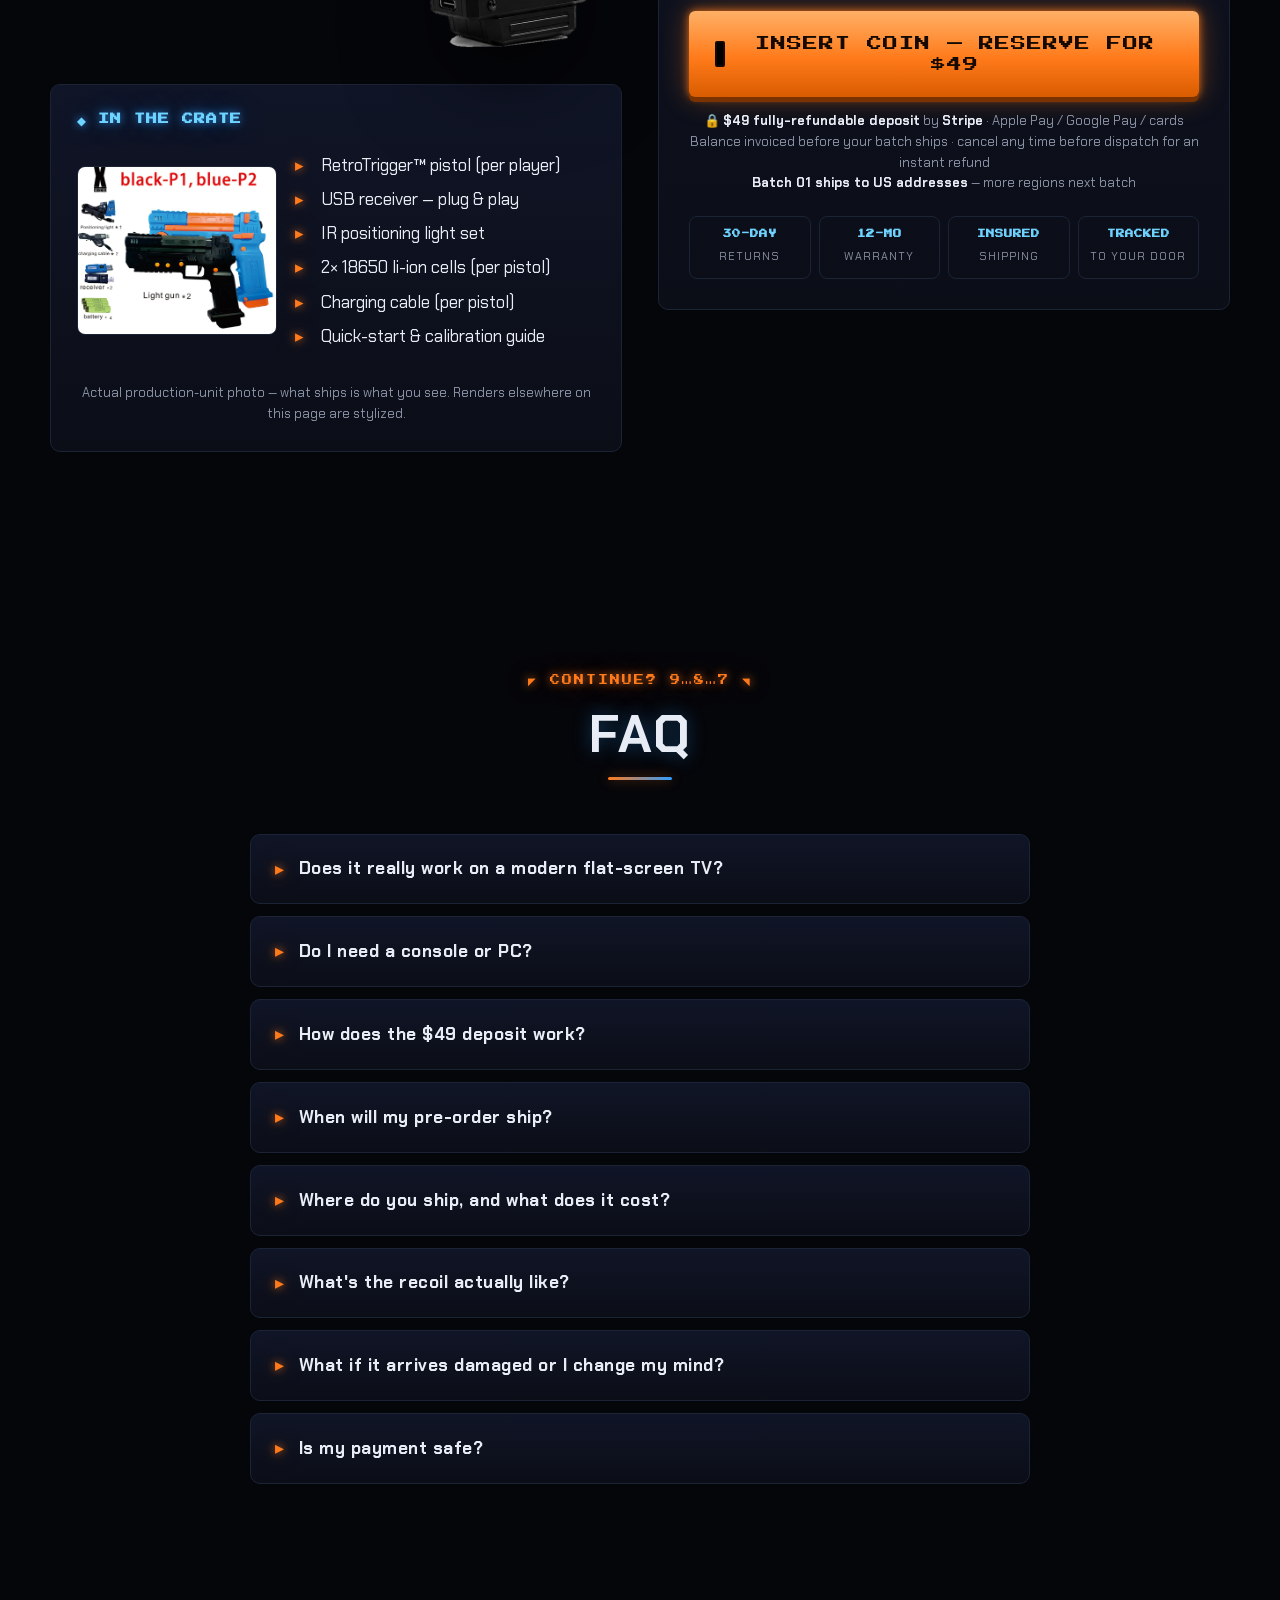
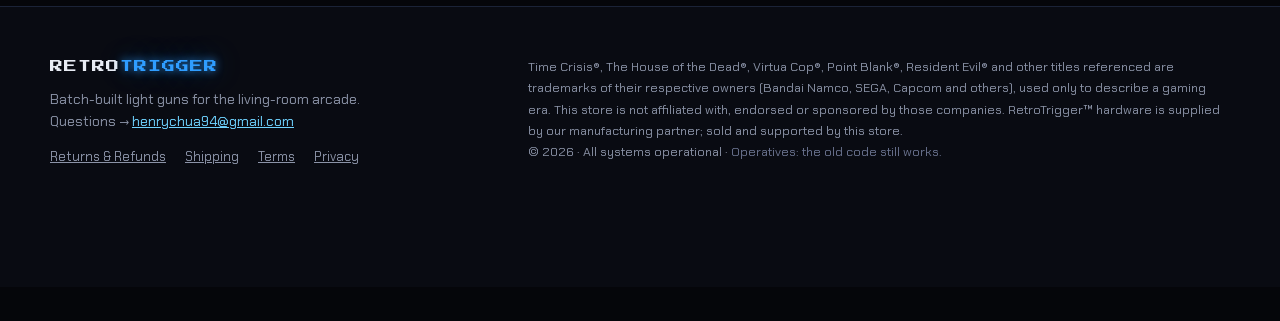
==== commit 4f82d22f: "Execute approved decisions: reprice $229/$399, $49 refundable deposit model, US-only Batch 01, hones" ====
--- a/index.html
+++ b/index.html
@@ -5,12 +5,12 @@
 <meta name="viewport" content="width=device-width, initial-scale=1.0, viewport-fit=cover" />
 <meta name="theme-color" content="#05060a" />
 <title>RETROTRIGGER™ — The Living-Room Light Gun · Pre-Order Batch 01</title>
-<meta name="description" content="The arcade light gun rebuilt for modern TVs. IR tracking on any screen up to 100&quot;, zero-lag 2.4GHz wireless, real recoil, 600+ classic games pre-loaded. Pre-order Batch 01." />
+<meta name="description" content="The arcade light gun rebuilt for modern TVs. IR tracking on any screen up to 100&quot;, zero-lag 2.4GHz wireless, real recoil. Pairs with your PC, Batocera box or Android device. Reserve Batch 01 with a refundable $49 deposit." />
 <link rel="icon" href="data:image/svg+xml,%3Csvg xmlns='http://www.w3.org/2000/svg' viewBox='0 0 100 100'%3E%3Ccircle cx='50' cy='50' r='38' fill='none' stroke='%23ff7a1a' stroke-width='10'/%3E%3Cpath d='M50 2v26M50 72v26M2 50h26M72 50h26' stroke='%232f9dff' stroke-width='10'/%3E%3Ccircle cx='50' cy='50' r='8' fill='%23ff7a1a'/%3E%3C/svg%3E" />
 
 <meta property="og:type" content="product" />
 <meta property="og:title" content="RETROTRIGGER™ — The Living-Room Light Gun" />
-<meta property="og:description" content="Arcade light-gun energy on your own TV. Near-zero-lag IR tracking, real recoil, 600+ games. Pre-order Batch 01 — play the range, earn a discount." />
+<meta property="og:description" content="Arcade light-gun energy on your own TV. Near-zero-lag IR tracking, real recoil, works with the light-gun library you already love. Reserve Batch 01 — play the range, earn a discount." />
 <meta property="og:url" content="https://retrotrigger-store.netlify.app/" />
 <meta property="og:image" content="https://retrotrigger-store.netlify.app/assets/og-card.jpg" />
 <meta name="twitter:card" content="summary_large_image" />
@@ -27,12 +27,12 @@
   "@context": "https://schema.org",
   "@type": "Product",
   "name": "RetroTrigger™ Pistol",
-  "description": "Wireless IR light gun for modern TVs and projectors up to 100 inches. Zero-lag 2.4GHz, recoil + rumble, 600+ classic games pre-loaded, no console required.",
+  "description": "Wireless IR light gun for modern TVs and projectors up to 100 inches. Zero-lag 2.4GHz, recoil + rumble. Works as a plug-and-play USB light-gun controller with Windows PCs, Batocera/Raspberry Pi builds and Android devices.",
   "image": "https://retrotrigger-store.netlify.app/assets/gun-black.webp",
   "brand": { "@type": "Brand", "name": "RetroTrigger" },
   "offers": {
     "@type": "Offer",
-    "price": "259.00",
+    "price": "229.00",
     "priceCurrency": "USD",
     "availability": "https://schema.org/PreOrder"
   }
@@ -87,14 +87,14 @@
     <div class="hero-copy">
       <p class="stage-tag">◤ ATTRACT MODE — PRESS ANY TRIGGER ◥</p>
       <h1 id="heroTitle" class="glitch" data-text="RETROTRIGGER™">RETROTRIGGER™</h1>
-      <p class="hero-sub">The arcade you grew up in — <b>the era of Time Crisis, The House of the Dead and Point Blank</b> — reborn for your living room. A near-zero-lag light gun with <b>real recoil</b> that works on <b>any modern TV up to 100"</b>. 600+ arcade-style games. 60-second setup. No console.</p>
+      <p class="hero-sub">The arcade you grew up in — <b>the era of Time Crisis, The House of the Dead and Point Blank</b> — reborn for your living room. A near-zero-lag light gun with <b>real recoil</b> that works on <b>any modern TV up to 100"</b>. Pairs with your PC, Batocera box or Android device in 60 seconds — and unlocks the biggest light-gun library there is: yours.</p>
       <div class="hero-ctas">
         <a id="playBtn" class="btn-arcade" href="#range">▶ PLAY THE RANGE</a>
-        <a id="heroBuyBtn" class="btn-ghost" href="#preorder">PRE-ORDER — <span data-price="single">$259</span></a>
+        <a id="heroBuyBtn" class="btn-ghost" href="#preorder">RESERVE — <span data-price="single">$229</span></a>
       </div>
       <ul class="hero-badges">
         <li><b>&lt;1</b><span>frame lag · 2.4GHz</span></li>
-        <li><b>600+</b><span>games loaded</span></li>
+        <li><b>3 HOSTS</b><span>pc · pi · android</span></li>
         <li><b>100"</b><span>max screen</span></li>
         <li><b>4P</b><span>multiplayer</span></li>
       </ul>
@@ -110,7 +110,7 @@
   </div>
   <div id="marquee" aria-hidden="true">
     <div class="marquee-track">
-      <span>REAL RECOIL ★ NEAR-ZERO LAG ★ 600+ GAMES ★ NO CONSOLE REQUIRED ★ ANY TV OR PROJECTOR ≤ 100" ★ 4-PLAYER CO-OP ★ 60-SECOND SETUP ★ BATCH 01 PRE-ORDER OPEN ★</span><span>REAL RECOIL ★ NEAR-ZERO LAG ★ 600+ GAMES ★ NO CONSOLE REQUIRED ★ ANY TV OR PROJECTOR ≤ 100" ★ 4-PLAYER CO-OP ★ 60-SECOND SETUP ★ BATCH 01 PRE-ORDER OPEN ★</span>
+      <span>REAL RECOIL ★ NEAR-ZERO LAG ★ WORKS WITH PC · BATOCERA · ANDROID ★ ANY TV OR PROJECTOR ≤ 100" ★ 4-PLAYER CO-OP ★ 60-SECOND SETUP ★ $49 REFUNDABLE DEPOSIT ★ BATCH 01 OPEN ★</span><span>REAL RECOIL ★ NEAR-ZERO LAG ★ WORKS WITH PC · BATOCERA · ANDROID ★ ANY TV OR PROJECTOR ≤ 100" ★ 4-PLAYER CO-OP ★ 60-SECOND SETUP ★ $49 REFUNDABLE DEPOSIT ★ BATCH 01 OPEN ★</span>
     </div>
   </div>
 </section>
@@ -170,7 +170,7 @@
       <button class="hotspot" style="--x:42%;--y:41%"  data-hs="3" aria-label="Action buttons"></button>
       <button class="hotspot" style="--x:61%;--y:36%"  data-hs="4" aria-label="Ammo LEDs"></button>
       <button class="hotspot" style="--x:63%;--y:50%"  data-hs="5" aria-label="Trigger"></button>
-      <button class="hotspot" style="--x:70%;--y:86%"  data-hs="6" aria-label="USB-C + battery"></button>
+      <button class="hotspot" style="--x:70%;--y:86%"  data-hs="6" aria-label="Battery grip + charging"></button>
     </div>
     <aside id="hotCard" class="panel">
       <p class="hot-kicker">SELECT A BEACON</p>
@@ -212,8 +212,8 @@
 <section id="arsenal">
   <header class="sec-head">
     <p class="stage-tag">◤ STAGE 03 ◥</p>
-    <h2>600+ GAMES. DAY ONE.</h2>
-    <p class="sec-sub">Pre-loaded and ready in 60 seconds — the whole golden era of the arcade rail shooter, plus gallery classics and party modes.</p>
+    <h2>YOUR LIBRARY. UNLOCKED.</h2>
+    <p class="sec-sub">The pistol is the key. Pair it with any PC, Batocera/Raspberry&nbsp;Pi build or Android box and the entire light-gun world opens — community classics, homebrew and original titles, in every genre the arcade ever loved.</p>
   </header>
   <div id="eraMarquee" aria-hidden="true">
     <div class="marquee-track era">
@@ -228,7 +228,7 @@
     <article class="gcard"><span class="g-ico">🤠</span><h3>WILD WEST</h3><p>Quick-draw duels and saloon standoffs. Fastest trigger wins.</p><b>60+ titles</b></article>
     <article class="gcard"><span class="g-ico">🎉</span><h3>PARTY MODES</h3><p>4 pistols, 1 screen. Score attack, versus and co-op campaigns.</p><b>40+ titles</b></article>
   </div>
-  <p class="fineprint">Game library is a curated collection of original arcade-style and homebrew titles pre-loaded by the manufacturer. Classic titles named above describe the era only — they are <b>not included</b> and their owners are not affiliated with this store. See footer.</p>
+  <p class="fineprint">The pistols ship as controllers — <b>no games are included</b>. Genre counts describe the community light-gun ecosystem (PC / Batocera / MAME-compatible titles you source yourself). Classic titles named above describe the era only — they are <b>not included</b> and their owners are not affiliated with this store. See footer.</p>
 </section>
 
 <!-- ======================= STAGE 4 · CO-OP ======================= -->
@@ -246,7 +246,7 @@
         <li>Independent recoil &amp; rumble per gun</li>
         <li>Expandable to 4 players</li>
       </ul>
-      <a class="btn-arcade" href="#preorder" data-select-bundle="double">GET THE 2-PLAYER SET — <span data-price="double">$469</span></a>
+      <a class="btn-arcade" href="#preorder" data-select-bundle="double">GET THE 2-PLAYER SET — <span data-price="double">$399</span></a>
     </div>
   </div>
 </section>
@@ -257,7 +257,7 @@
     <p class="stage-tag">◤ SYSTEM CHECK ◥</p>
     <h2>SPEC SHEET</h2>
   </header>
-  <div class="term" role="img" aria-label="Specification terminal: 4 IR beacon tracking, under 1 frame latency over 2.4GHz, works on LED OLED QLED and projectors up to 100 inches, 600+ games pre-loaded, solenoid recoil and rumble, two 14500 li-ion batteries with USB-C charging, up to 4 players, 60 second setup with no console required.">
+  <div class="term" role="img" aria-label="Specification terminal: 4 IR beacon tracking, under 1 frame latency over 2.4GHz, works on LED OLED QLED and projectors up to 100 inches, hosts include Windows PC Batocera Raspberry Pi and Android, solenoid recoil and rumble, two 18650 li-ion cells with included charging cable, up to 4 players, 60 second setup.">
     <div class="term-bar"><i></i><i></i><i></i><span>retrotrigger://diagnostics</span></div>
     <pre id="termOut" aria-hidden="true"></pre>
   </div>
@@ -292,16 +292,17 @@
       <div class="crate panel">
         <h3>◆ IN THE CRATE</h3>
         <div class="crate-flex">
-          <img src="assets/crate.webp" alt="Box contents: USB receiver, four IR sensors, two rechargeable batteries, USB-C charging cable" width="1024" height="1024" loading="lazy" />
+          <img src="assets/real-kit.webp" alt="Actual production photo of the 2-player kit: two pistols, IR positioning light bar, two USB receivers, charging cables and four 18650 batteries" width="900" height="759" loading="lazy" />
           <ul class="ticklist">
             <li>RetroTrigger™ pistol (per player)</li>
             <li>USB receiver — plug &amp; play</li>
-            <li>4× clip-on IR sensors</li>
-            <li>2× 14500 li-ion batteries (per pistol)</li>
-            <li>USB-C charging cable</li>
-            <li>600+ game library pre-loaded</li>
+            <li>IR positioning light set</li>
+            <li>2× 18650 li-ion cells (per pistol)</li>
+            <li>Charging cable (per pistol)</li>
+            <li>Quick-start &amp; calibration guide</li>
           </ul>
         </div>
+        <p class="fineprint">Actual production-unit photo — what ships is what you see. Renders elsewhere on this page are stylized.</p>
       </div>
     </div>
 
@@ -319,18 +320,18 @@
       <div class="opt-row" role="group" aria-label="Bundle">
         <p class="opt-label">LOADOUT</p>
         <button class="bbtn active" type="button" data-bundle="single" aria-pressed="true">
-          <b class="b-label">SOLO OPERATIVE</b><span class="b-sub">1× pistol</span><span class="b-price" data-price="single">$259</span>
+          <b class="b-label">SOLO OPERATIVE</b><span class="b-sub">1× pistol</span><span class="b-price" data-price="single">$229</span>
         </button>
         <button class="bbtn" type="button" data-bundle="double" aria-pressed="false">
-          <b class="b-label">2-PLAYER SET</b><span class="b-sub">2× pistols</span><span class="b-price" data-price="double">$469</span>
+          <b class="b-label">2-PLAYER SET</b><span class="b-sub">2× pistols</span><span class="b-price" data-price="double">$399</span>
         </button>
       </div>
 
       <div class="price-row">
-        <span id="priceNow">$259</span>
-        <span id="priceMsrp" title="Planned post-launch price">$329</span>
+        <span id="priceNow">$229</span>
+        <span id="priceMsrp" title="Planned post-launch price">$259</span>
         <i class="price-note">post-launch price</i>
-        <span id="saveTag">SAVE $70</span>
+        <span id="saveTag">SAVE $30</span>
       </div>
 
       <div class="cd-row" aria-label="Time left to join this batch">
@@ -349,9 +350,9 @@
       </div>
 
       <button id="buyBtn" class="btn-arcade btn-xl" type="button">
-        <span class="coin-slot"></span> INSERT COIN — PRE-ORDER NOW
+        <span class="coin-slot"></span> INSERT COIN — RESERVE FOR $49
       </button>
-      <p class="secure-line">🔒 Checkout by <b>Stripe</b> · Apple Pay / Google Pay / cards · charged once at order<br/>Shipping regions &amp; any shipping cost shown at checkout before you pay</p>
+      <p class="secure-line">🔒 <b>$49 fully-refundable deposit</b> by <b>Stripe</b> · Apple Pay / Google Pay / cards<br/>Balance invoiced before your batch ships · cancel any time before dispatch for an instant refund<br/><b>Batch 01 ships to US addresses</b> — more regions next batch</p>
 
       <ul class="guarantees">
         <li><b>30-DAY</b><span>returns</span></li>
@@ -376,7 +377,11 @@
     </details>
     <details>
       <summary>Do I need a console or PC?</summary>
-      <p>No console required. The receiver is plug-and-play with the 600+ pre-loaded library — power, HDMI, calibrate, shoot. It also plays nicely as a USB light-gun controller for emulator setups if you're that kind of operative.</p>
+      <p>You need a host — and you probably already own one: any Windows PC, a Batocera or Raspberry&nbsp;Pi build, or an Android box/TV. Plug the USB receiver into the host, clip the IR positioning light to your screen, calibrate once, shoot. The pistols speak standard USB light-gun protocols the emulator and PC gaming community supports. <b>No games are included with the pistols.</b></p>
+    </details>
+    <details>
+      <summary>How does the $49 deposit work?</summary>
+      <p>Your deposit reserves a unit in the batch and locks your price. We invoice the balance by email before the batch ships — pay it then, or cancel any time before dispatch and the deposit is refunded in full, instantly, no questions.</p>
     </details>
     <details>
       <summary>When will my pre-order ship?</summary>
--- a/css/style.css
+++ b/css/style.css
@@ -746,3 +746,86 @@
   .marquee-track span:last-child{ display:none }
   body::after{ animation:none }
 }
+
+/* ================= PREMIUM PASS v2 (glow-up) ================= */
+
+/* hero: cinematic light + depth */
+.hero-glow{
+  background:
+    radial-gradient(ellipse at 50% 38%, rgba(47,157,255,.30), transparent 62%),
+    radial-gradient(ellipse at 50% 82%, rgba(255,122,26,.13), transparent 58%);
+  filter:blur(14px);
+}
+#hero h1{
+  text-shadow:0 1px 0 rgba(255,255,255,.08), 0 0 26px rgba(47,157,255,.35),
+    0 12px 40px rgba(0,0,0,.6);
+}
+.hero-badges li{
+  background:linear-gradient(180deg, rgba(21,27,44,.92), rgba(11,14,23,.85));
+  border-color:rgba(47,157,255,.25);
+  box-shadow:inset 0 1px 0 rgba(255,255,255,.05), 0 8px 22px rgba(0,0,0,.35);
+  backdrop-filter:blur(6px);
+}
+#topbar{ backdrop-filter:blur(10px) saturate(1.2) }
+
+/* section headers: gradient signature underline */
+.sec-head h2::after{
+  content:""; display:block; width:64px; height:3px; margin:14px auto 0;
+  background:linear-gradient(90deg, var(--orange), var(--blue));
+  box-shadow:0 0 12px rgba(255,122,26,.45); border-radius:2px;
+}
+
+/* arsenal: backlit arcade-cabinet marquee cards */
+.gcard{
+  background:linear-gradient(180deg, #0d1120, #0a0d18);
+  border-color:rgba(47,157,255,.16);
+}
+.gcard::before{
+  content:""; position:absolute; inset:0 0 auto 0; height:70px;
+  background:radial-gradient(60% 100% at 50% 0%, rgba(47,157,255,.14), transparent);
+  pointer-events:none;
+}
+.gcard h3{
+  font-size:13px; padding:10px 12px; margin:0 0 16px; text-align:center;
+  background:linear-gradient(180deg, rgba(47,157,255,.16), rgba(47,157,255,.04));
+  border:1px solid rgba(47,157,255,.35); border-radius:8px; color:#eaf4ff;
+  text-shadow:0 0 12px rgba(47,157,255,.8), 0 0 30px rgba(47,157,255,.4);
+  box-shadow:0 0 18px rgba(47,157,255,.18), inset 0 0 14px rgba(47,157,255,.12);
+}
+.gcard:nth-child(even) h3{
+  background:linear-gradient(180deg, rgba(255,122,26,.16), rgba(255,122,26,.04));
+  border-color:rgba(255,122,26,.4);
+  text-shadow:0 0 12px rgba(255,122,26,.8), 0 0 30px rgba(255,122,26,.4);
+  box-shadow:0 0 18px rgba(255,122,26,.18), inset 0 0 14px rgba(255,122,26,.12);
+}
+.gcard::after{
+  content:""; position:absolute; inset:0; pointer-events:none;
+  background:linear-gradient(115deg, transparent 32%, rgba(255,255,255,.07) 46%, transparent 60%);
+  transform:translateX(-130%);
+}
+.g-ico{ font-size:40px }
+
+/* era ticker: bigger, faded edges */
+#eraMarquee{
+  -webkit-mask-image:linear-gradient(90deg, transparent, #000 8%, #000 92%, transparent);
+  mask-image:linear-gradient(90deg, transparent, #000 8%, #000 92%, transparent);
+}
+.marquee-track.era span{ font-size:13px; padding:20px 0 }
+
+/* co-op render: ambient screen light */
+.coop-img img{
+  box-shadow:0 26px 60px rgba(0,0,0,.5), 0 0 70px rgba(47,157,255,.14);
+}
+
+/* motion-safe animation layer */
+@media (prefers-reduced-motion: no-preference){
+  .hero-glow{ animation:heroBreathe 6s ease-in-out infinite alternate }
+  #heroGun img{ animation:gunFloat 7s ease-in-out infinite }
+  .gcard:hover::after{ animation:cardShine .8s ease forwards }
+}
+@keyframes heroBreathe{ from{ opacity:.7 } to{ opacity:1 } }
+@keyframes gunFloat{
+  0%,100%{ transform:translateY(0) rotate(0) }
+  50%{ transform:translateY(-12px) rotate(-.8deg) }
+}
+@keyframes cardShine{ to{ transform:translateX(130%) } }
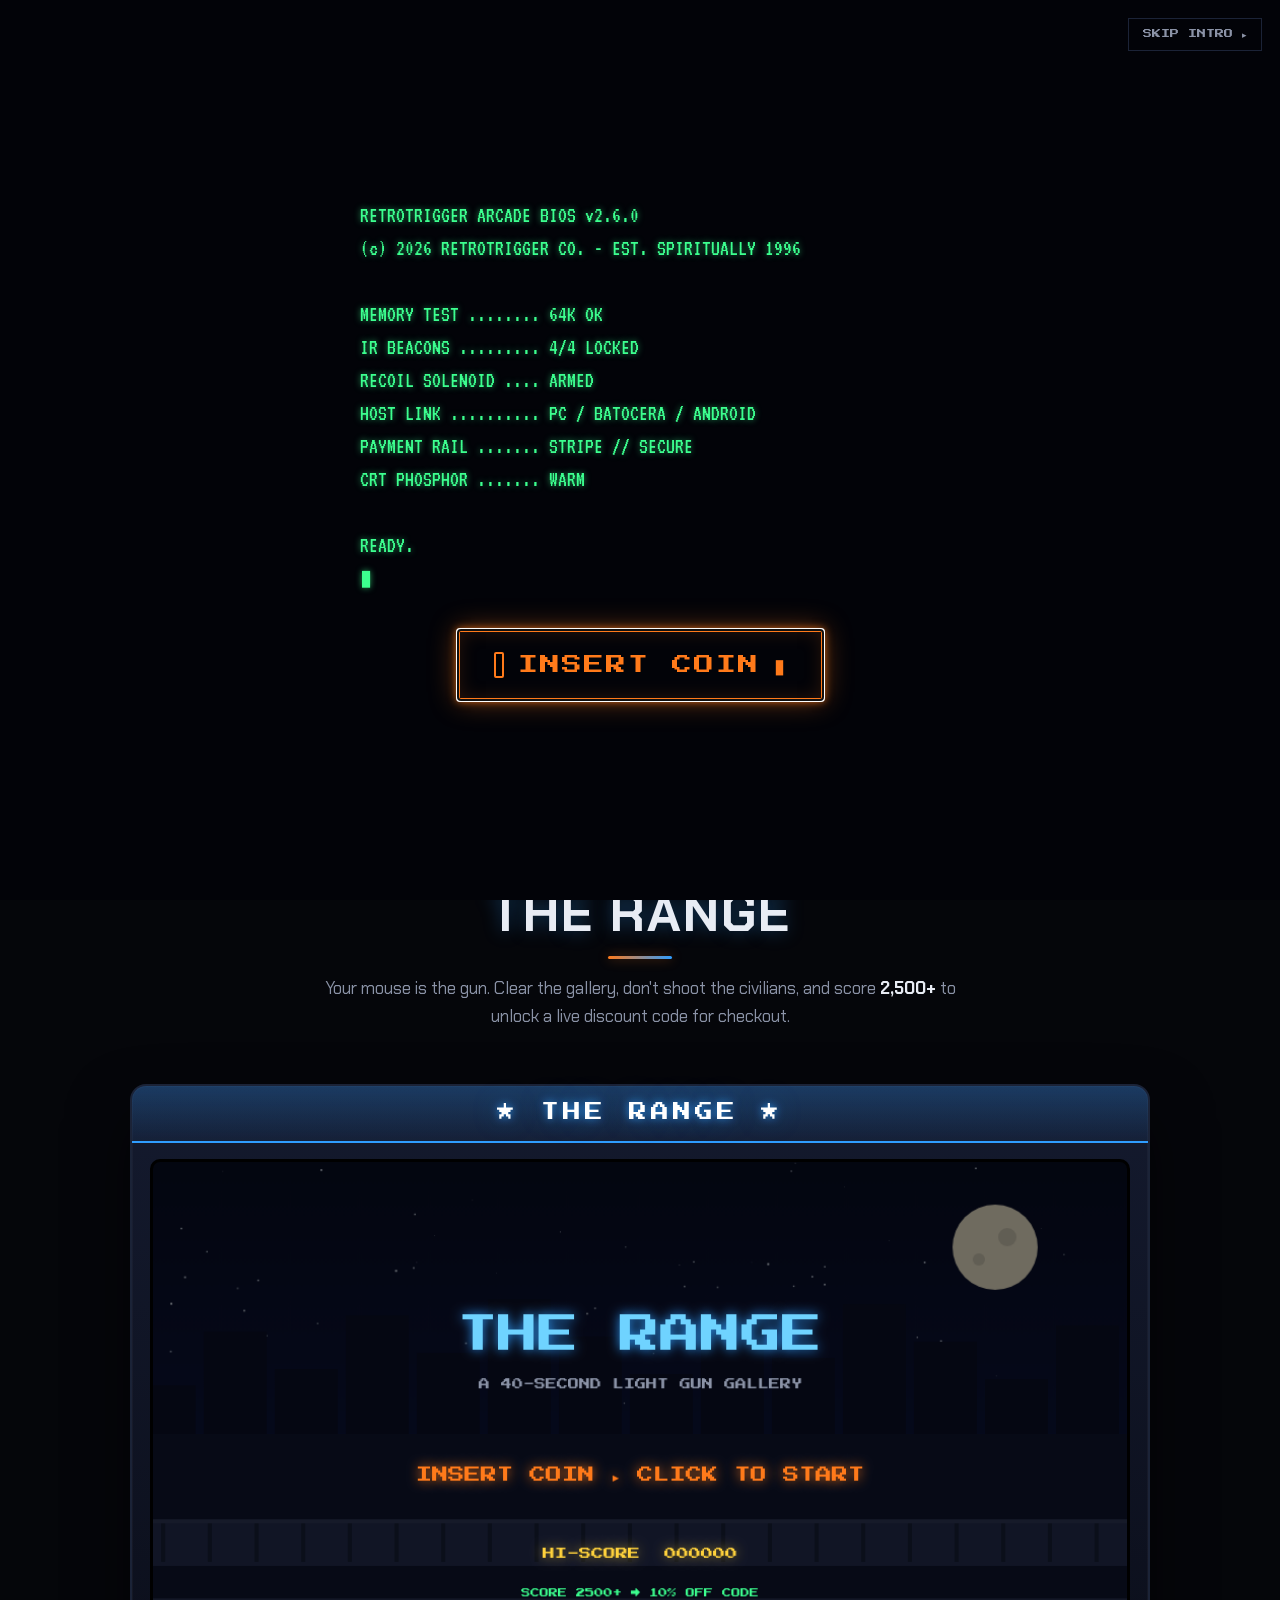
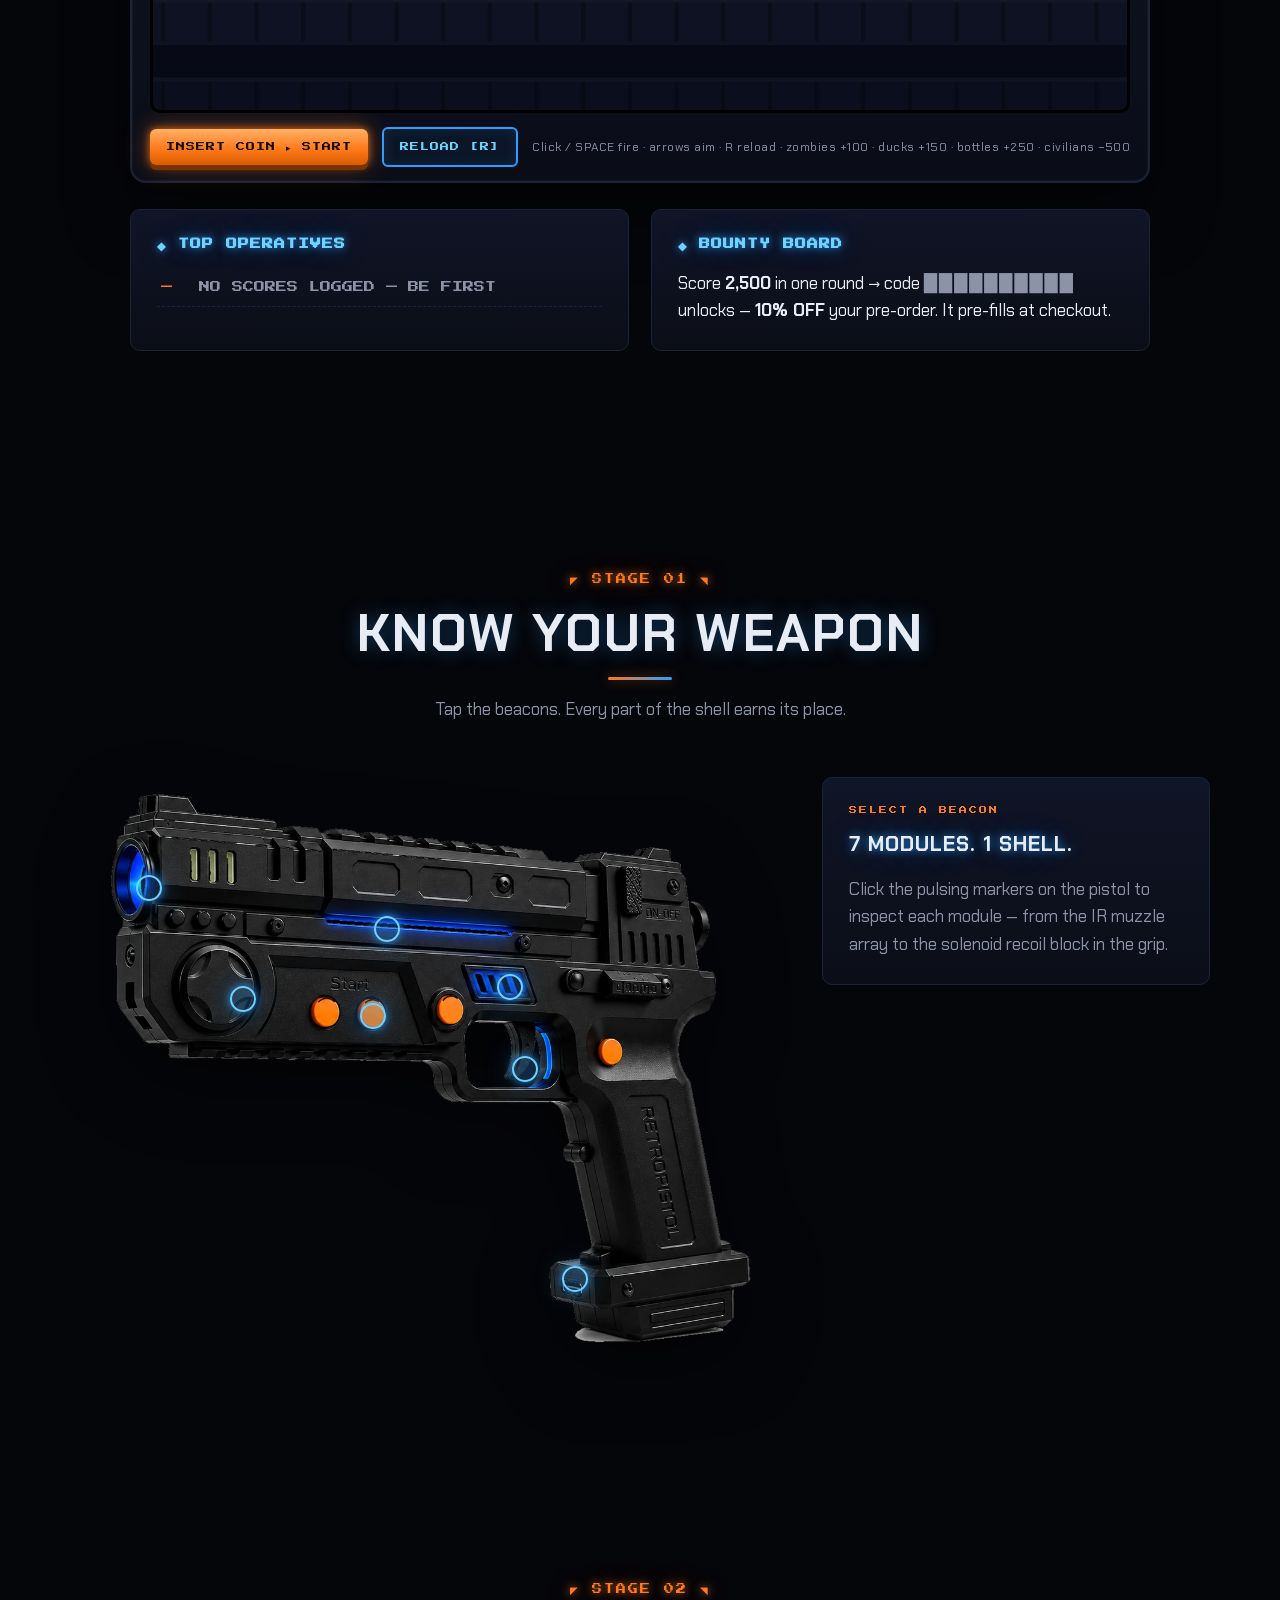
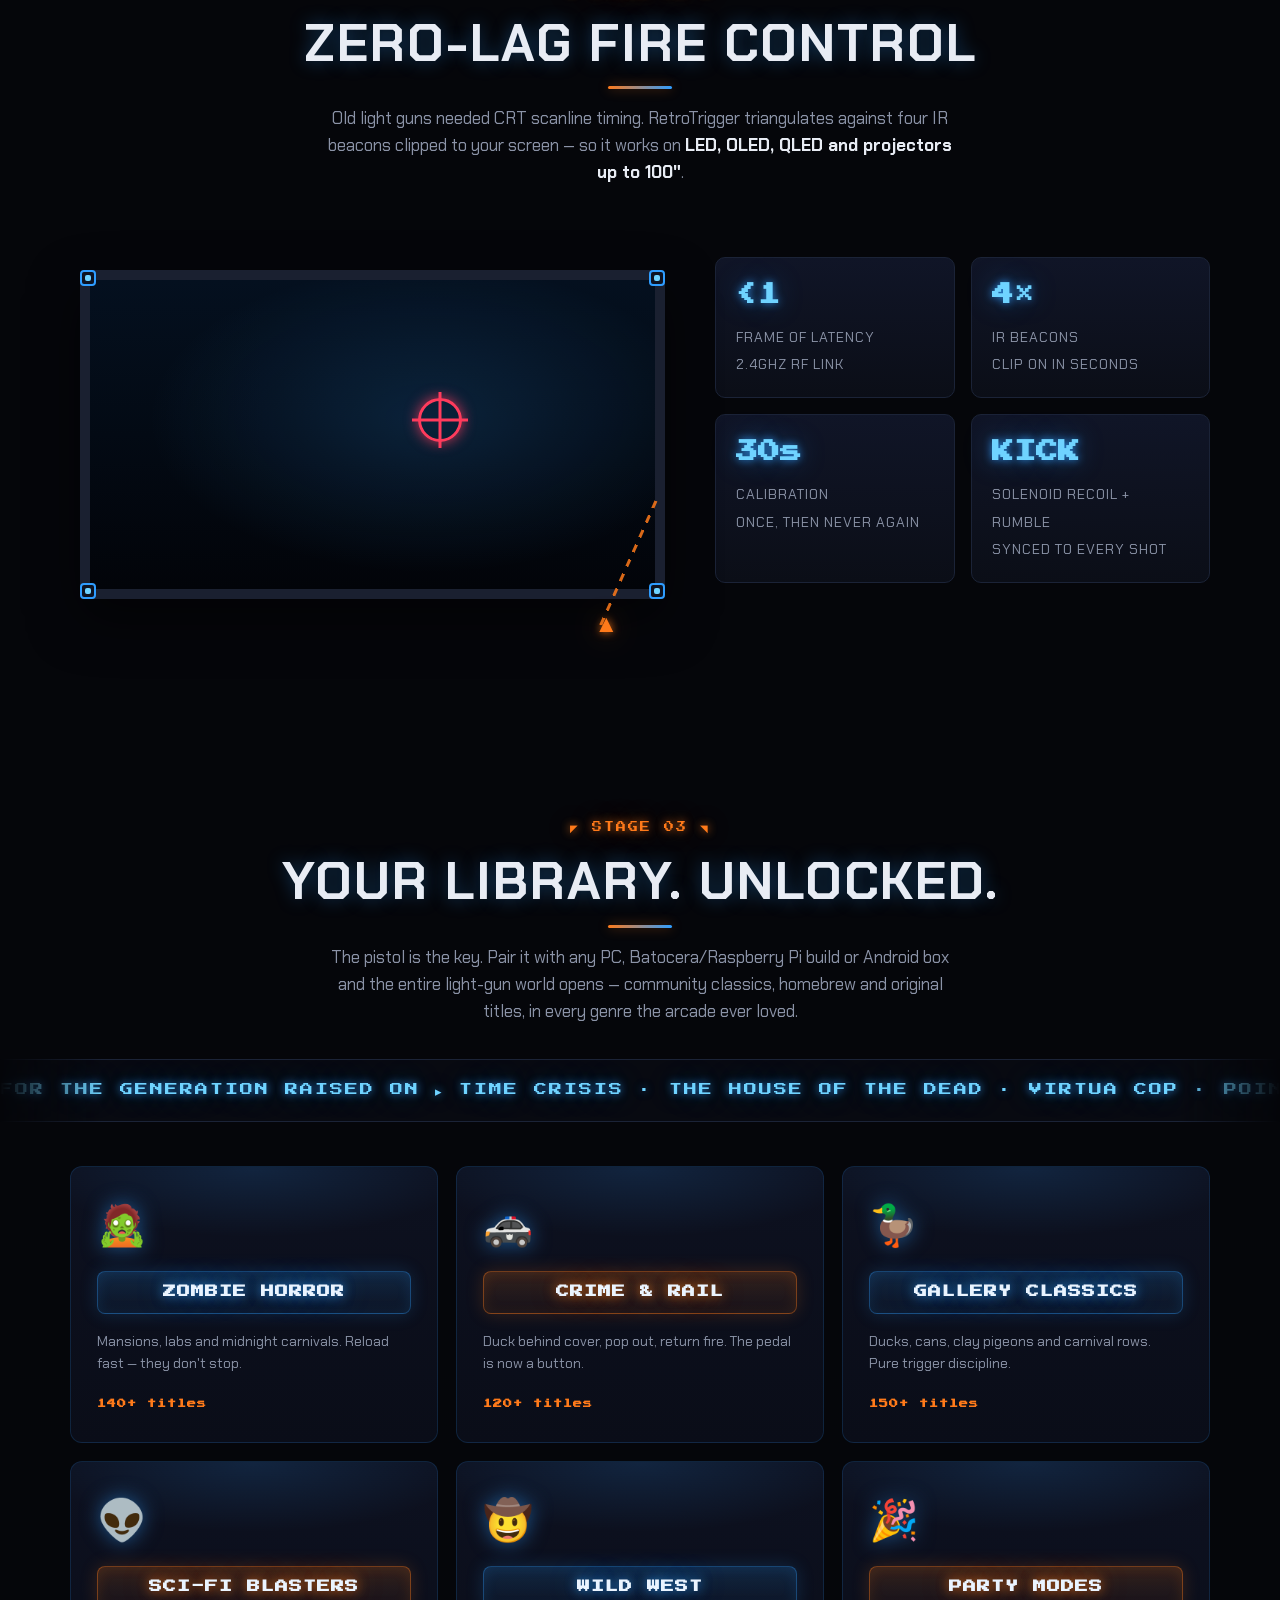
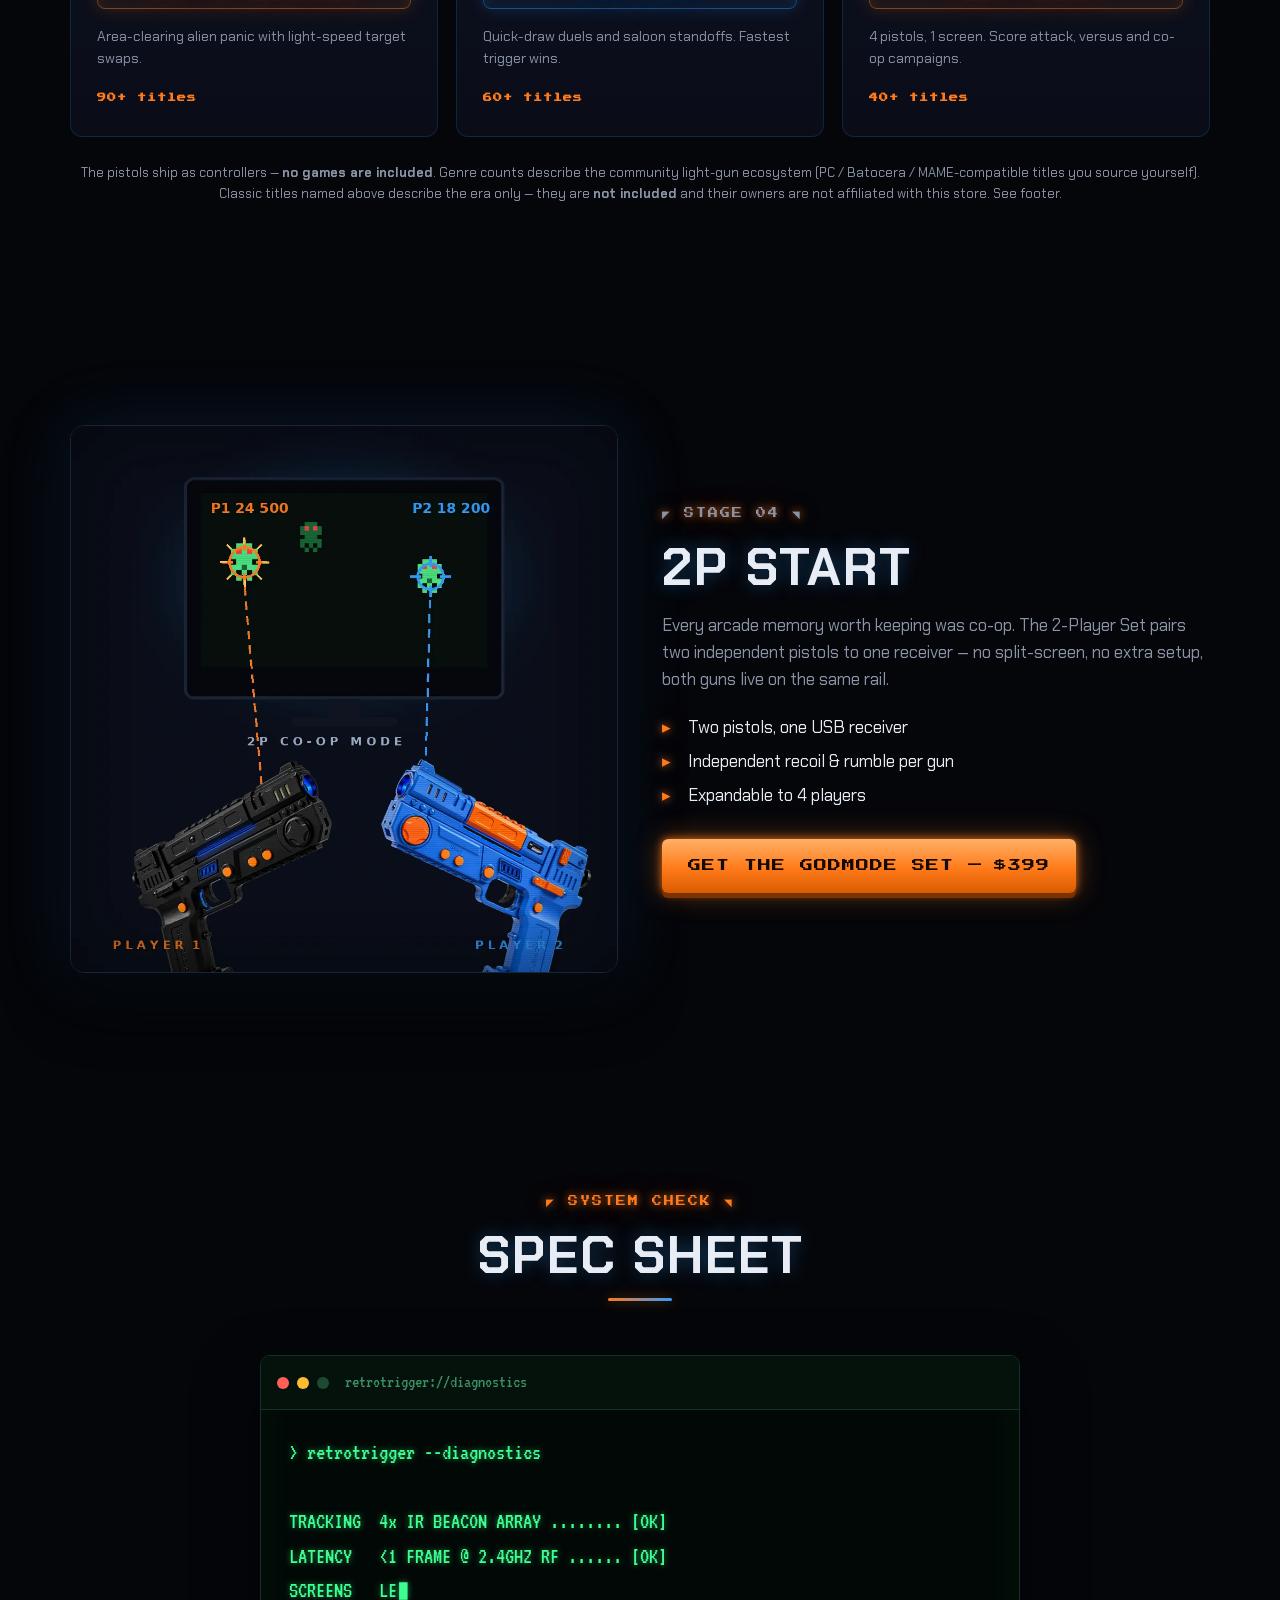
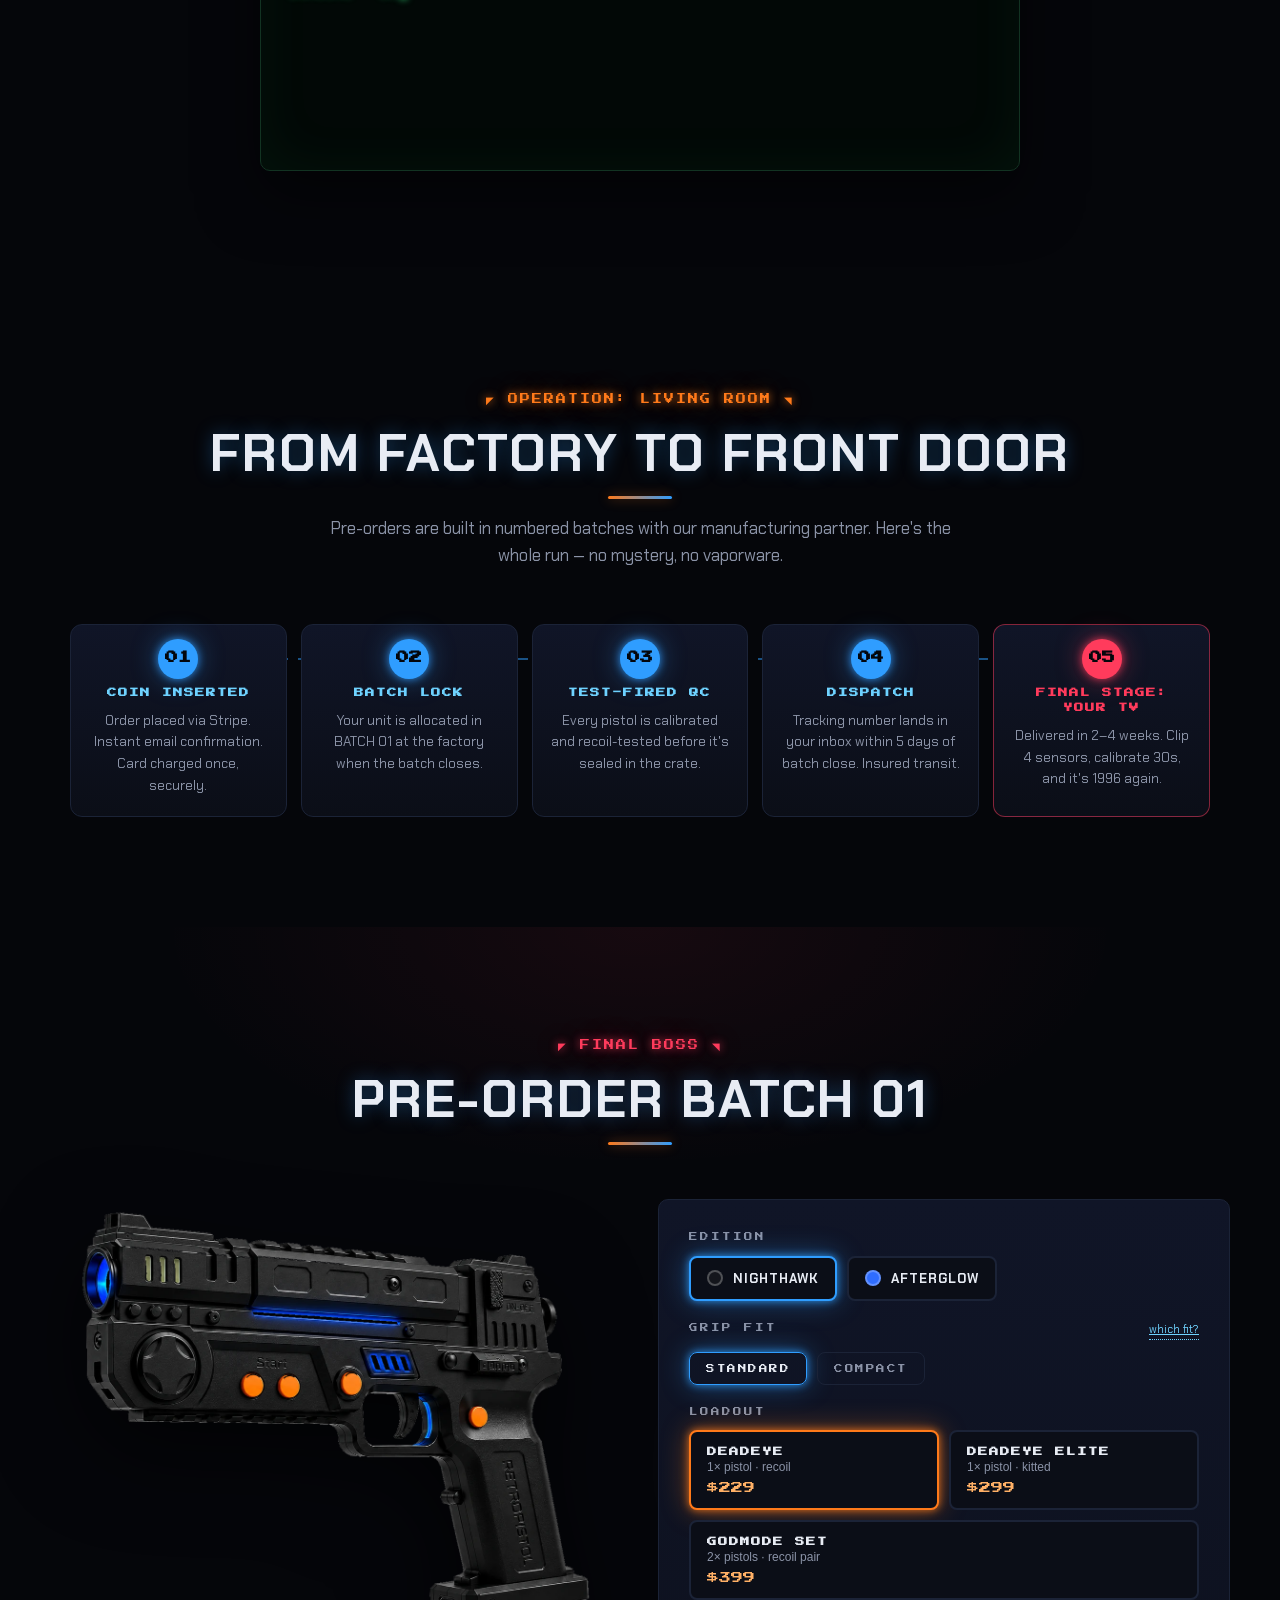
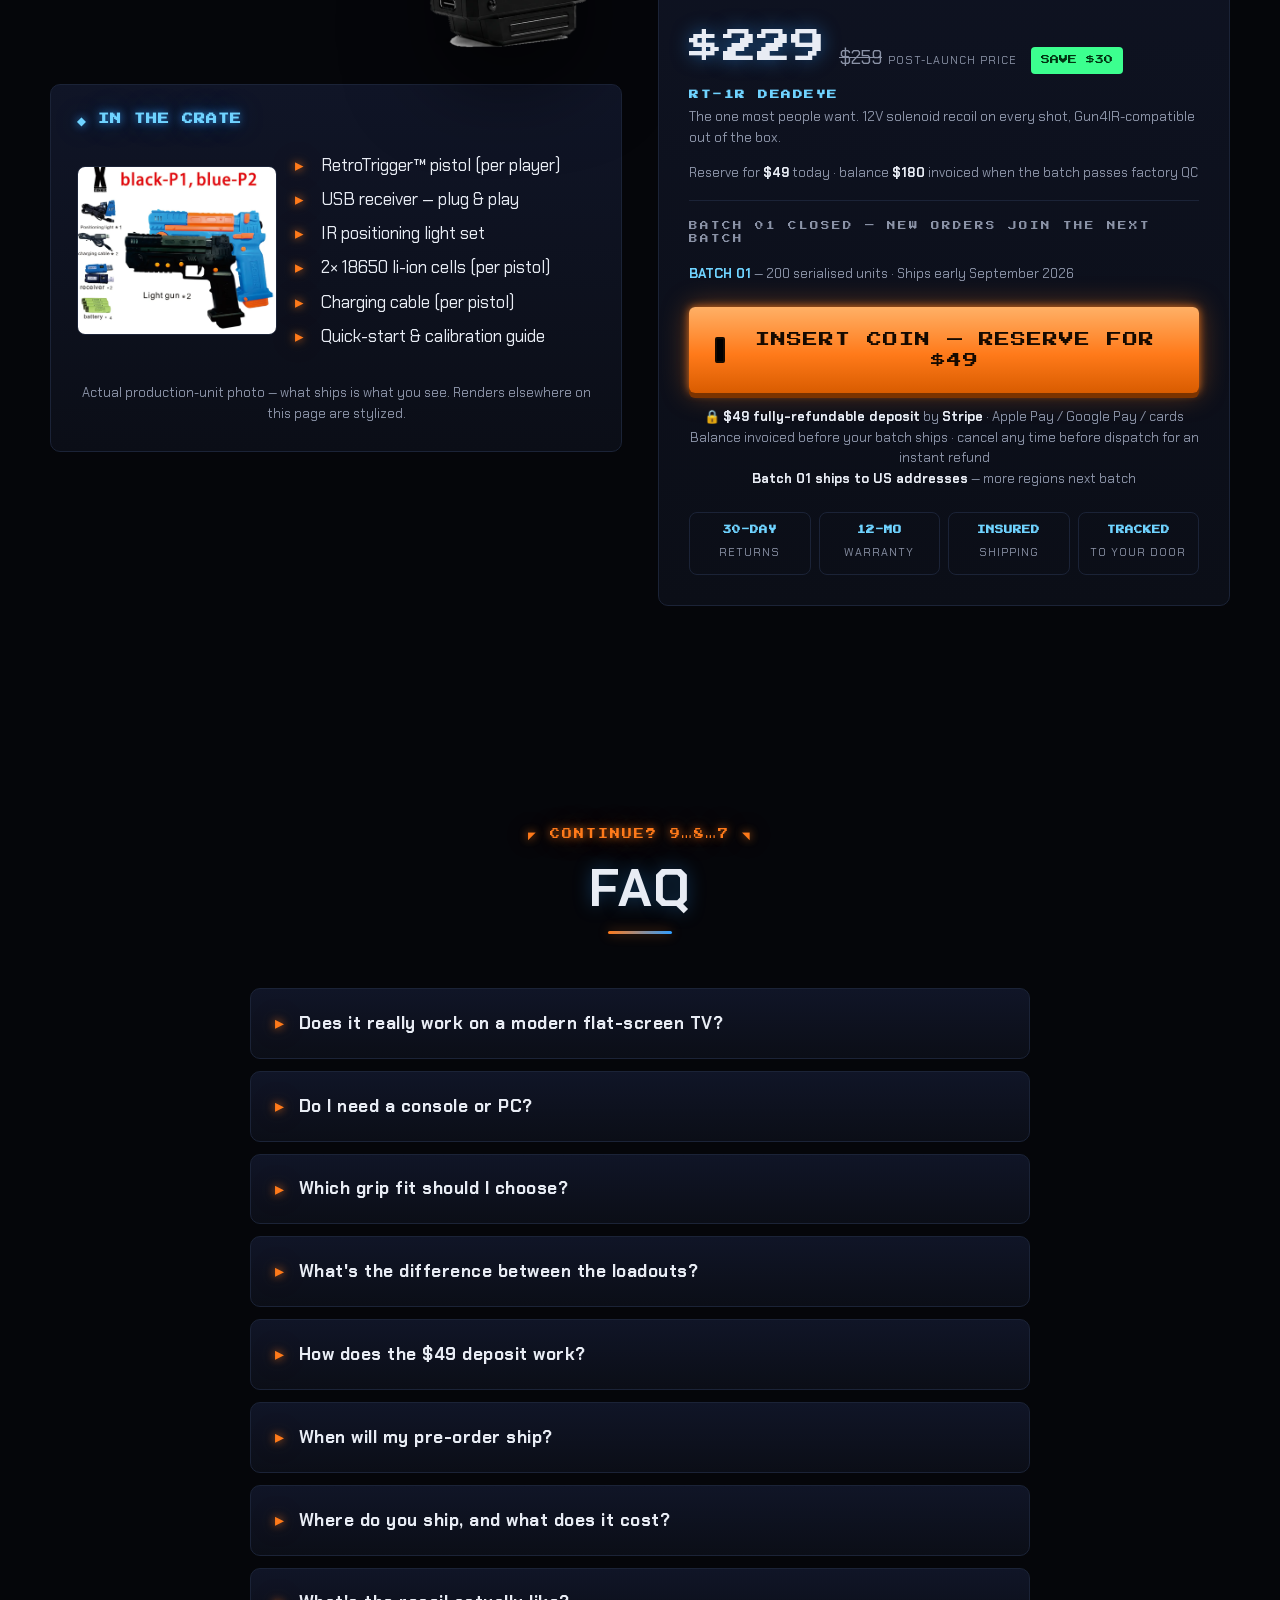
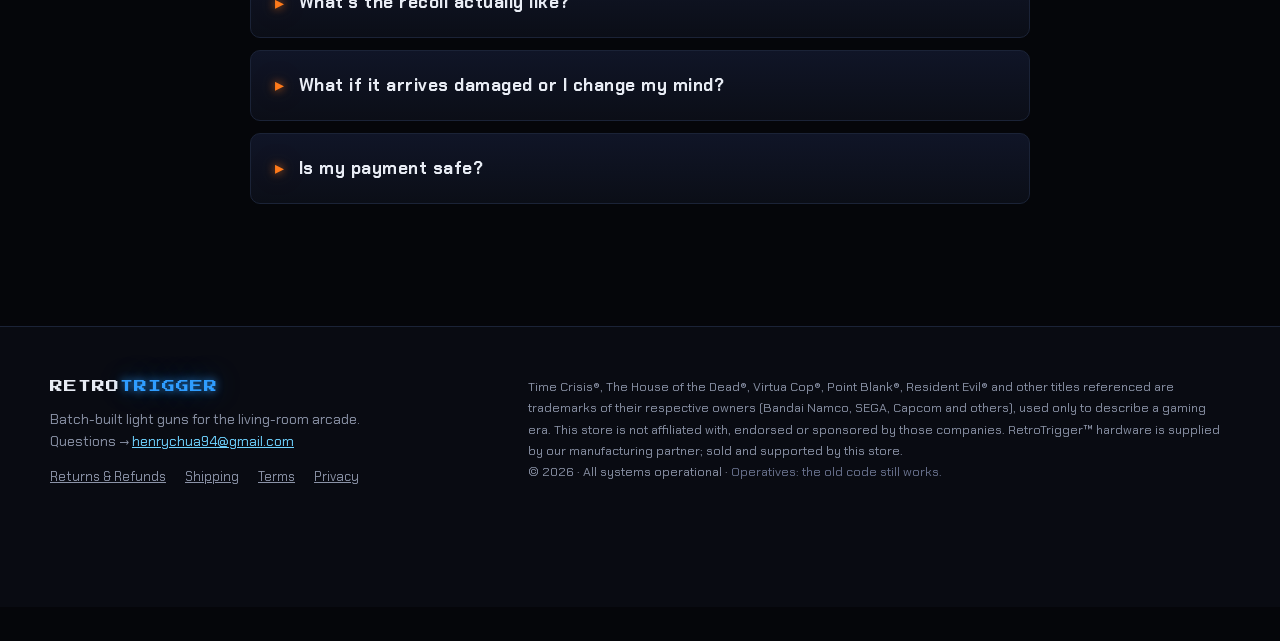
==== commit be5bb722: "Rebuild storefront around the canonical tier ladder - Four tiers (MARKSMAN/DEADEYE/DEADEYE ELITE/GOD" ====
--- a/index.html
+++ b/index.html
@@ -21,7 +21,7 @@
 <link href="https://fonts.googleapis.com/css2?family=Press+Start+2P&family=Chakra+Petch:wght@400;600;700&family=VT323&display=swap" rel="stylesheet" />
 <link rel="stylesheet" href="css/style.css" />
 
-<!-- Keep the price below in sync with pricing.single.price in js/config.js -->
+<!-- Keep the price below in sync with tiers.deadeye.price in js/config.js -->
 <script type="application/ld+json">
 {
   "@context": "https://schema.org",
@@ -90,7 +90,7 @@
       <p class="hero-sub">The arcade you grew up in — <b>the era of Time Crisis, The House of the Dead and Point Blank</b> — reborn for your living room. A near-zero-lag light gun with <b>real recoil</b> that works on <b>any modern TV up to 100"</b>. Pairs with your PC, Batocera box or Android device in 60 seconds — and unlocks the biggest light-gun library there is: yours.</p>
       <div class="hero-ctas">
         <a id="playBtn" class="btn-arcade" href="#range">▶ PLAY THE RANGE</a>
-        <a id="heroBuyBtn" class="btn-ghost" href="#preorder">RESERVE — <span data-price="single">$229</span></a>
+        <a id="heroBuyBtn" class="btn-ghost" href="#preorder">RESERVE — <span data-price="deadeye">$229</span></a>
       </div>
       <ul class="hero-badges">
         <li><b>&lt;1</b><span>frame lag · 2.4GHz</span></li>
@@ -246,7 +246,7 @@
         <li>Independent recoil &amp; rumble per gun</li>
         <li>Expandable to 4 players</li>
       </ul>
-      <a class="btn-arcade" href="#preorder" data-select-bundle="double">GET THE 2-PLAYER SET — <span data-price="double">$399</span></a>
+      <a class="btn-arcade" href="#preorder" data-select-tier="godmode">GET THE GODMODE SET — <span data-price="godmode">$399</span></a>
     </div>
   </div>
 </section>
@@ -308,24 +308,38 @@
 
     <div class="buy-box panel">
       <div id="promoBanner" hidden>
-        <span>CODE ARMED:</span> <b id="promoCode">—</b> <em id="promoPct">−10%</em> — pre-fills at checkout
-      </div>
-
-      <div class="opt-row" role="group" aria-label="Colorway">
-        <p class="opt-label">COLORWAY</p>
-        <button class="vbtn active" type="button" data-color="black" aria-pressed="true"><span class="swatch sw-black"></span>MIDNIGHT BLACK</button>
-        <button class="vbtn" type="button" data-color="blue" aria-pressed="false"><span class="swatch sw-blue"></span>ARCADE BLUE</button>
-      </div>
-
-      <div class="opt-row" role="group" aria-label="Bundle">
+        <span>CODE ARMED:</span> <b id="promoCode">—</b> <em id="promoPct">−10%</em> <i id="promoWhere">— pre-fills at checkout</i>
+      </div>
+
+      <div class="opt-row" role="group" aria-label="Edition">
+        <p class="opt-label">EDITION</p>
+        <button class="vbtn active" type="button" data-edition="nighthawk" aria-pressed="true"><span class="swatch sw-black"></span>NIGHTHAWK</button>
+        <button class="vbtn" type="button" data-edition="afterglow" aria-pressed="false"><span class="swatch sw-blue"></span>AFTERGLOW</button>
+      </div>
+
+      <div class="opt-row" role="group" aria-label="Grip fit">
+        <p class="opt-label">GRIP FIT <a class="fit-help" href="#faq">which fit?</a></p>
+        <button class="fbtn active" type="button" data-fit="standard" aria-pressed="true">STANDARD</button>
+        <button class="fbtn" type="button" data-fit="compact" aria-pressed="false">COMPACT</button>
+      </div>
+
+      <div class="opt-row" role="group" aria-label="Loadout">
         <p class="opt-label">LOADOUT</p>
-        <button class="bbtn active" type="button" data-bundle="single" aria-pressed="true">
-          <b class="b-label">SOLO OPERATIVE</b><span class="b-sub">1× pistol</span><span class="b-price" data-price="single">$229</span>
+        <button class="bbtn" type="button" data-tier="marksman" aria-pressed="false">
+          <b class="b-label">MARKSMAN</b><span class="b-sub">1× pistol · no recoil</span><span class="b-price" data-price="marksman">$199</span>
         </button>
-        <button class="bbtn" type="button" data-bundle="double" aria-pressed="false">
-          <b class="b-label">2-PLAYER SET</b><span class="b-sub">2× pistols</span><span class="b-price" data-price="double">$399</span>
+        <button class="bbtn active" type="button" data-tier="deadeye" aria-pressed="true">
+          <b class="b-label">DEADEYE</b><span class="b-sub">1× pistol · recoil</span><span class="b-price" data-price="deadeye">$229</span>
         </button>
-      </div>
+        <button class="bbtn" type="button" data-tier="elite" aria-pressed="false">
+          <b class="b-label">DEADEYE ELITE</b><span class="b-sub">1× pistol · kitted</span><span class="b-price" data-price="elite">$299</span>
+        </button>
+        <button class="bbtn" type="button" data-tier="godmode" aria-pressed="false">
+          <b class="b-label">GODMODE SET</b><span class="b-sub">2× pistols · recoil pair</span><span class="b-price" data-price="godmode">$399</span>
+        </button>
+      </div>
+
+      <p id="variantNote" hidden></p>
 
       <div class="price-row">
         <span id="priceNow">$229</span>
@@ -333,6 +347,8 @@
         <i class="price-note">post-launch price</i>
         <span id="saveTag">SAVE $30</span>
       </div>
+      <p class="tier-line"><b id="tierSku">RT-1R DEADEYE</b><span id="tierDetail"></span></p>
+      <p id="balanceLine" class="balance-line"></p>
 
       <div class="cd-row" aria-label="Time left to join this batch">
         <p class="opt-label"><span class="cfg-batch">BATCH 01</span> CLOSES IN</p>
@@ -378,6 +394,14 @@
     <details>
       <summary>Do I need a console or PC?</summary>
       <p>You need a host — and you probably already own one: any Windows PC, a Batocera or Raspberry&nbsp;Pi build, or an Android box/TV. Plug the USB receiver into the host, clip the IR positioning light to your screen, calibrate once, shoot. The pistols speak standard USB light-gun protocols the emulator and PC gaming community supports. <b>No games are included with the pistols.</b></p>
+    </details>
+    <details>
+      <summary>Which grip fit should I choose?</summary>
+      <p><b>Standard</b> is the full frame — if you're comfortable with a full-size pistol grip or a large gaming mouse, take it. <b>Compact</b> shortens the trigger reach and slims the grip by roughly 8–10%; it suits smaller hands, and plenty of people simply prefer the tighter hold for long sessions. It's a sizing choice, not a gendered one, and it costs the same. Not sure? Measure from the base of your palm to the tip of your middle finger: under ~18cm, start with Compact.</p>
+    </details>
+    <details>
+      <summary>What's the difference between the loadouts?</summary>
+      <p><b>DEADEYE</b> is the standard pistol with 12V solenoid recoil — the kick you remember from the cabinet. <b>DEADEYE ELITE</b> is the same pistol with the hard case, IR bar stand, a spare pair of cells and a numbered calibration card. <b>GODMODE SET</b> is two recoil pistols on one receiver for couch co-op, and you can mix editions and fits across the pair. Every loadout has identical tracking hardware — you're choosing recoil, extras and player count, not accuracy.</p>
     </details>
     <details>
       <summary>How does the $49 deposit work?</summary>
--- a/css/style.css
+++ b/css/style.css
@@ -829,3 +829,67 @@
   50%{ transform:translateY(-12px) rotate(-.8deg) }
 }
 @keyframes cardShine{ to{ transform:translateX(130%) } }
+
+/* ================= LADDER PASS: tiers, editions, fits ================= */
+
+/* grip-fit selector — quieter than edition, it is a sizing choice */
+.fbtn{
+  display:inline-flex; align-items:center; gap:8px;
+  background:transparent; border:1px solid var(--line); border-radius:8px;
+  color:var(--dim); font-family:var(--px); font-size:8.5px; letter-spacing:1.5px;
+  padding:11px 16px; transition:border-color .15s, color .15s, box-shadow .15s;
+}
+.fbtn.active{ border-color:var(--blue); color:var(--ink); box-shadow:var(--glow-blue) }
+.fit-help{
+  float:right; font-family:var(--body); font-size:11px; letter-spacing:0;
+  color:var(--blue2); text-transform:none; border-bottom:1px dotted currentColor;
+}
+
+/* four tiers: two per row on desktop, one on narrow screens */
+.bbtn{ flex:1 1 calc(50% - 10px) }
+.bbtn[hidden]{ display:none }
+.bbtn .b-price{ font-variant-numeric:tabular-nums }
+
+/* honest disclosure block — pending edition / compact-fit reality */
+#variantNote{
+  display:flex; flex-direction:column; gap:8px;
+  border-left:3px solid var(--blue); border-radius:0 8px 8px 0;
+  background:rgba(47,157,255,.07); padding:12px 16px; margin:0 0 20px;
+  font-size:13px; line-height:1.55; color:var(--ink);
+}
+#variantNote[hidden]{ display:none }
+
+/* which SKU you are actually buying */
+.tier-line{ margin:-10px 0 14px; font-size:13.5px; color:var(--dim); line-height:1.55 }
+.tier-line b{
+  display:block; font-family:var(--px); font-size:9.5px; letter-spacing:1.5px;
+  color:var(--blue2); margin-bottom:6px;
+}
+.balance-line{
+  font-size:13px; color:var(--dim); margin:0 0 18px;
+  padding-bottom:16px; border-bottom:1px solid var(--line);
+}
+.balance-line b{ color:var(--ink); font-variant-numeric:tabular-nums }
+
+/* a code you own that does not apply to this selection */
+#promoWhere{ font-style:normal; color:var(--dim) }
+#promoBanner.promo-idle{
+  border-style:dotted; border-color:var(--line); background:rgba(255,255,255,.03);
+}
+#promoBanner.promo-idle b{ color:var(--dim); text-shadow:none }
+#promoBanner.promo-idle em{ color:var(--dim) }
+
+/* pre-visualised colorway is labelled, never passed off as a photo */
+#buyImg{ transition:opacity .18s ease }
+#buyImg.previz{ position:relative }
+.buy-visual{ position:relative }
+.buy-visual:has(#buyImg.previz)::after{
+  content:"PRE-VIZ — FINISH PENDING FACTORY PRINT";
+  position:absolute; top:10px; left:10px; z-index:2;
+  font-family:var(--px); font-size:7.5px; letter-spacing:1.2px; color:var(--blue2);
+  border:1px solid rgba(47,157,255,.45); border-radius:4px;
+  padding:6px 9px; background:rgba(7,10,18,.85);
+}
+@media(max-width:520px){
+  .bbtn{ flex:1 1 100% }
+}
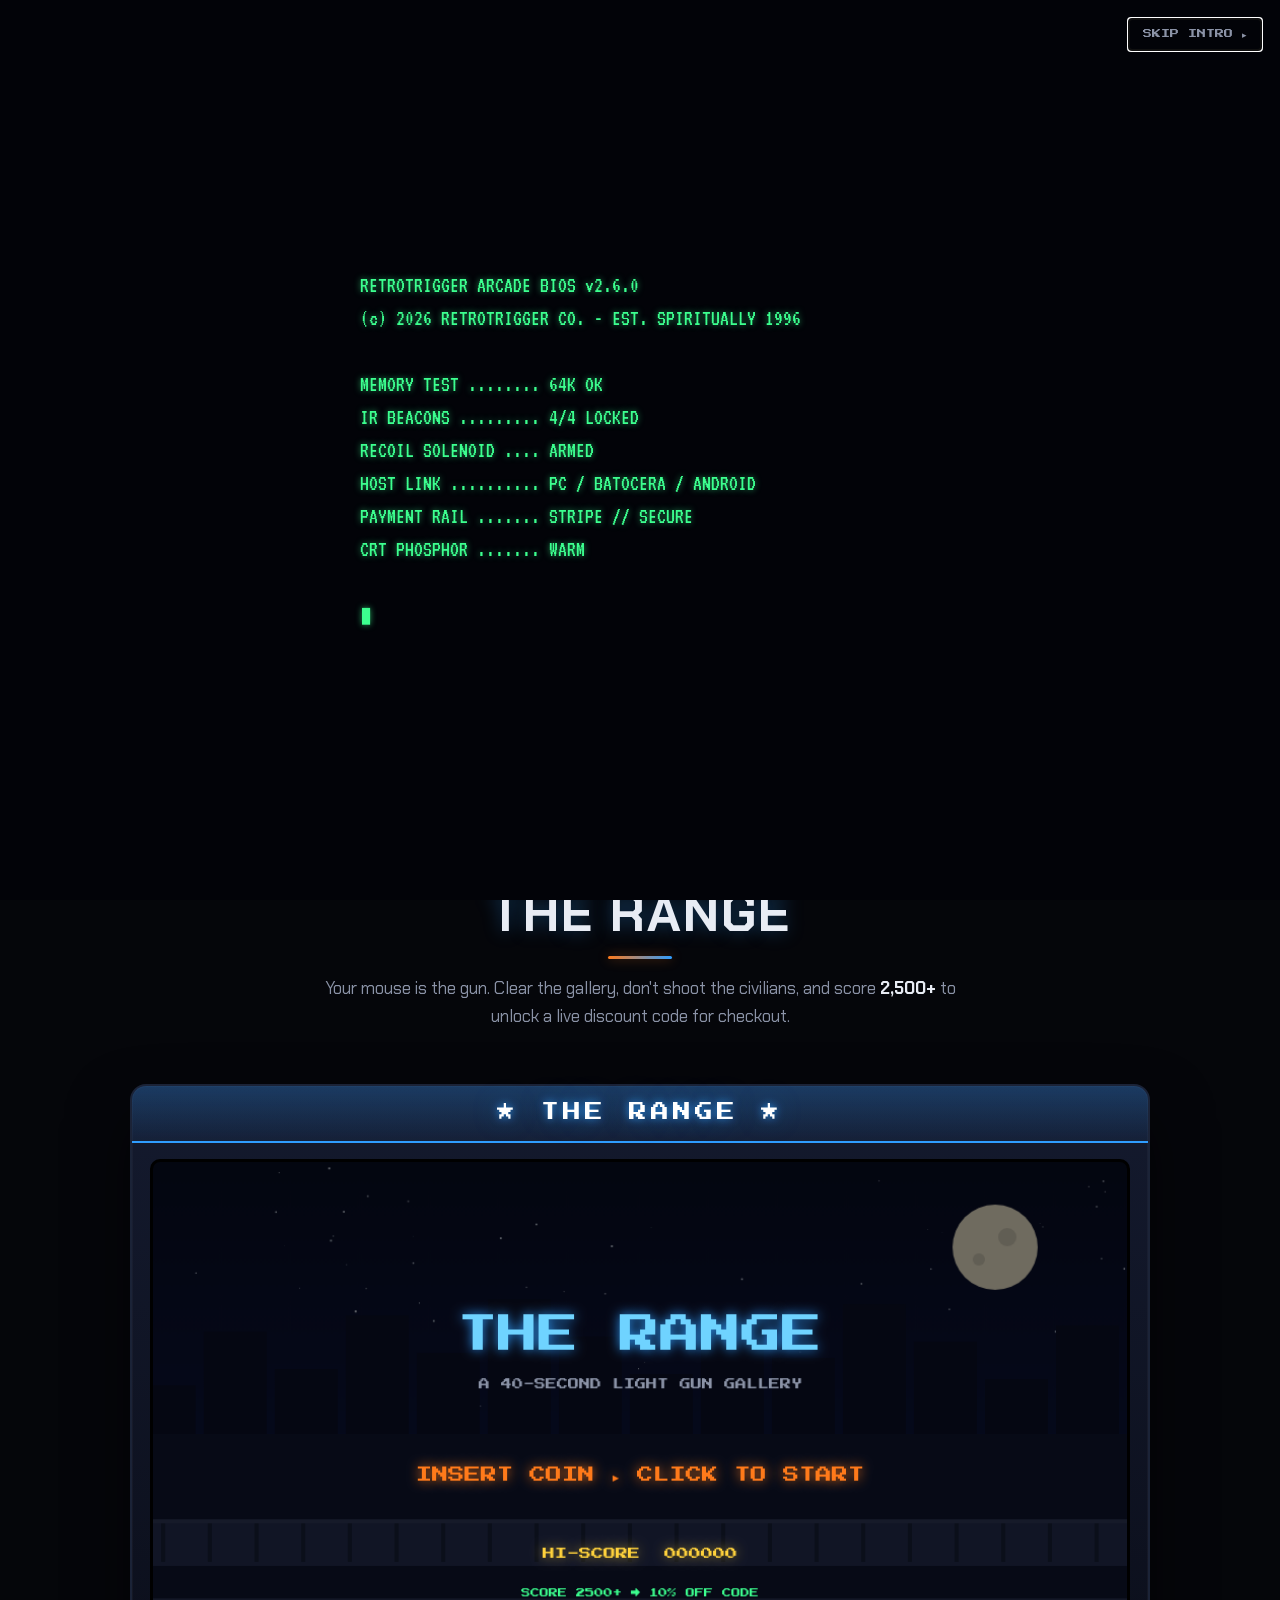
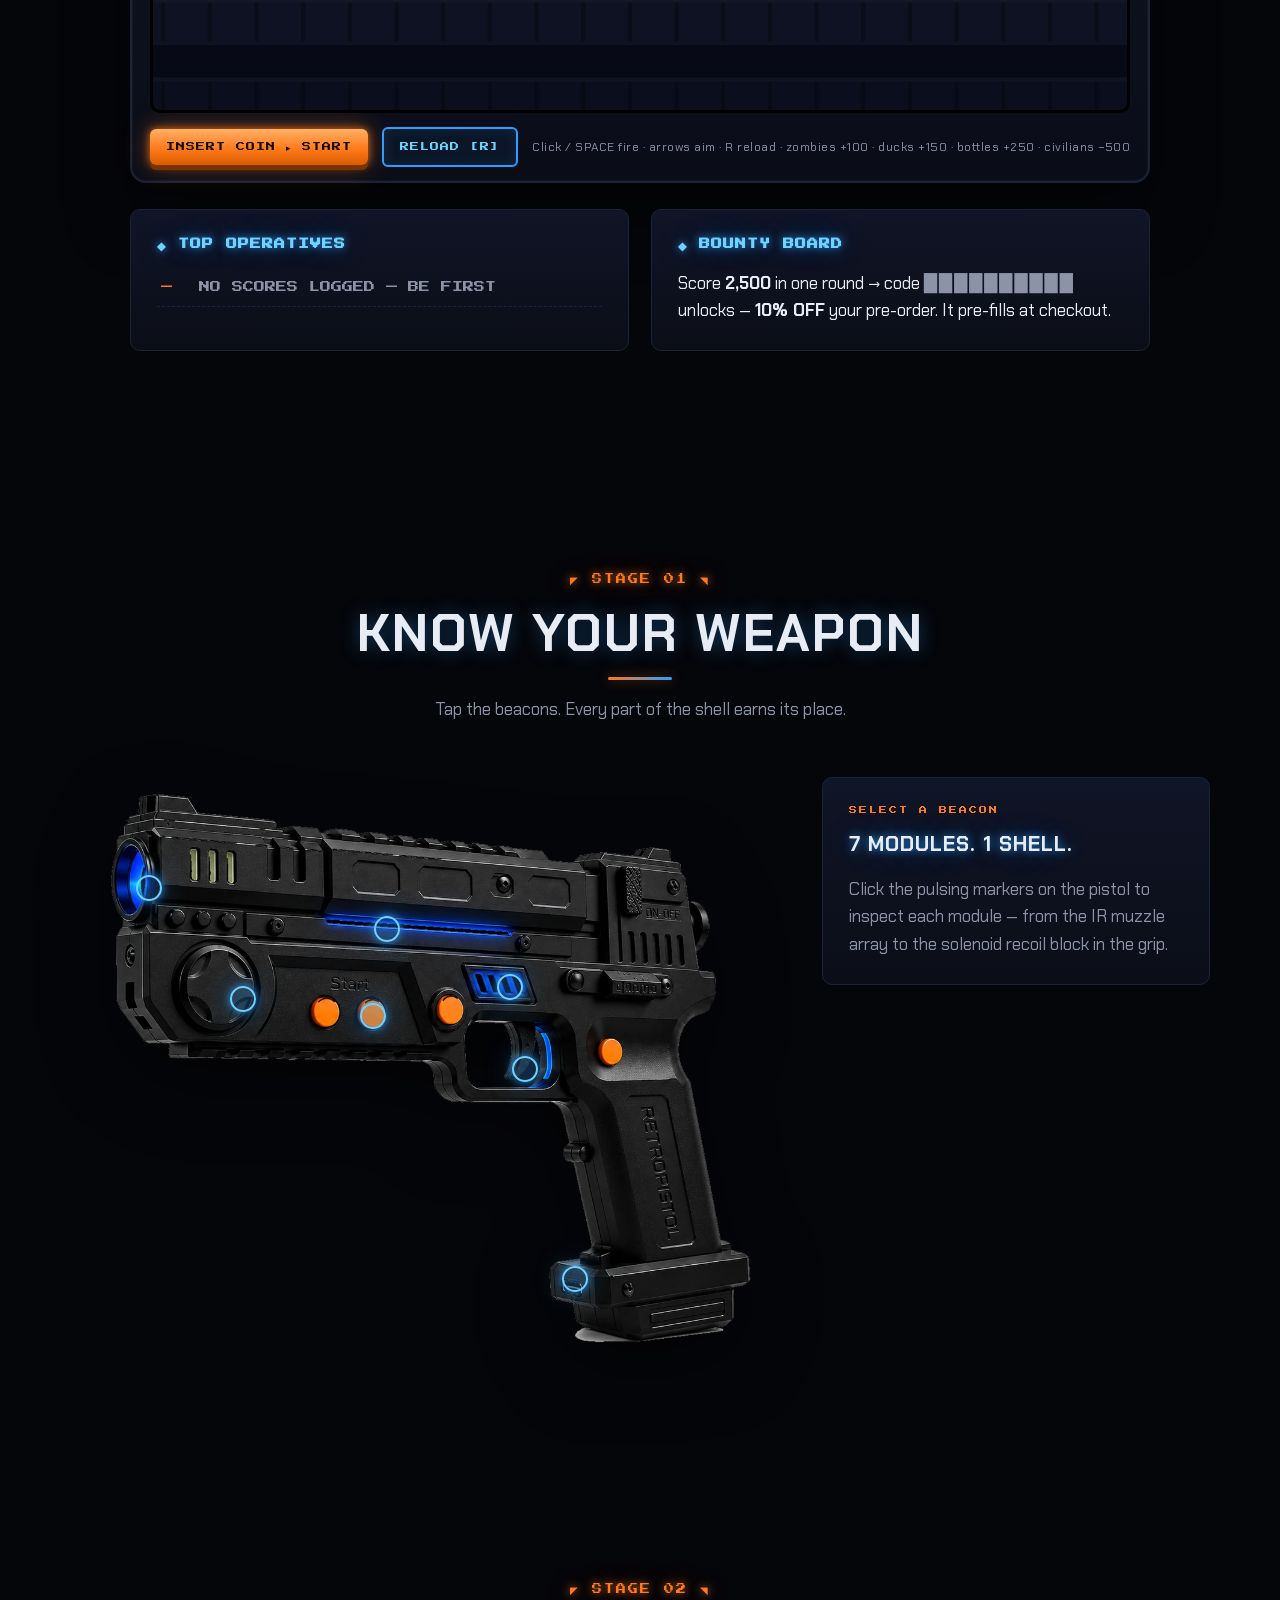
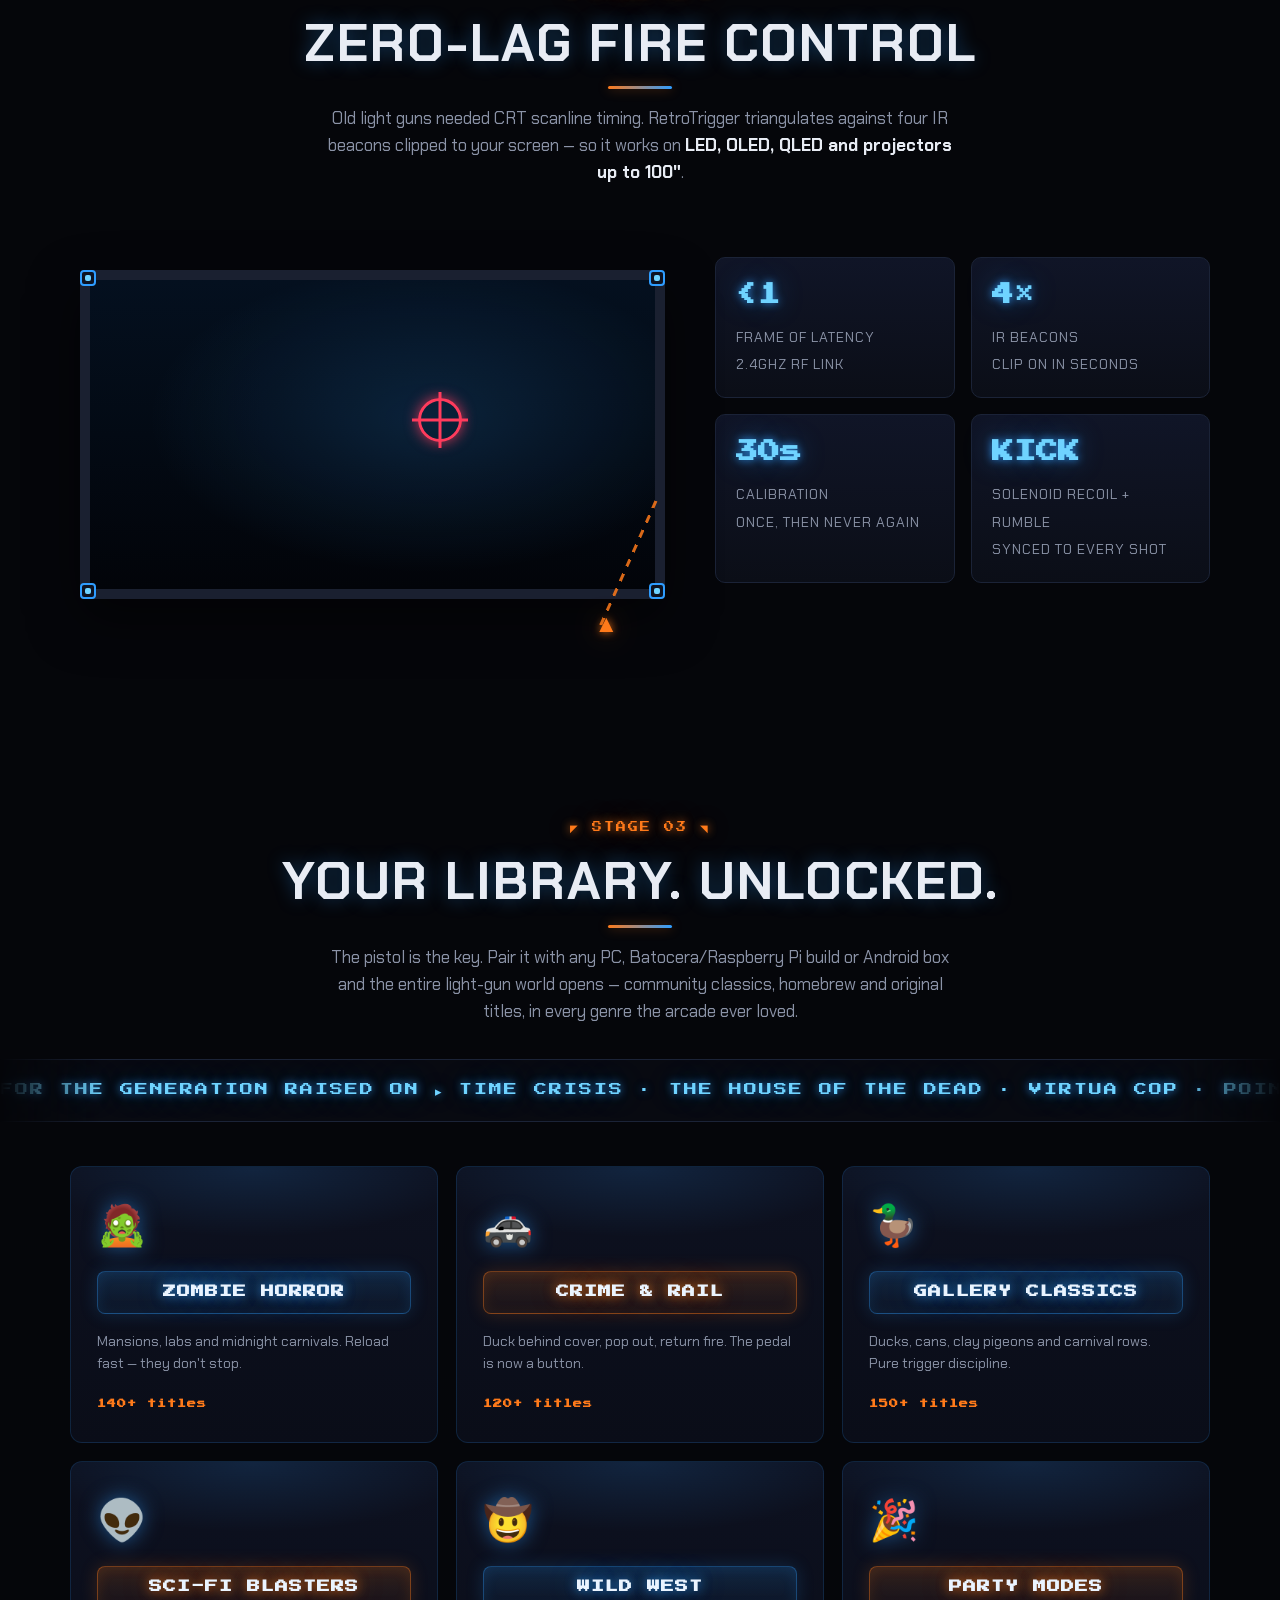
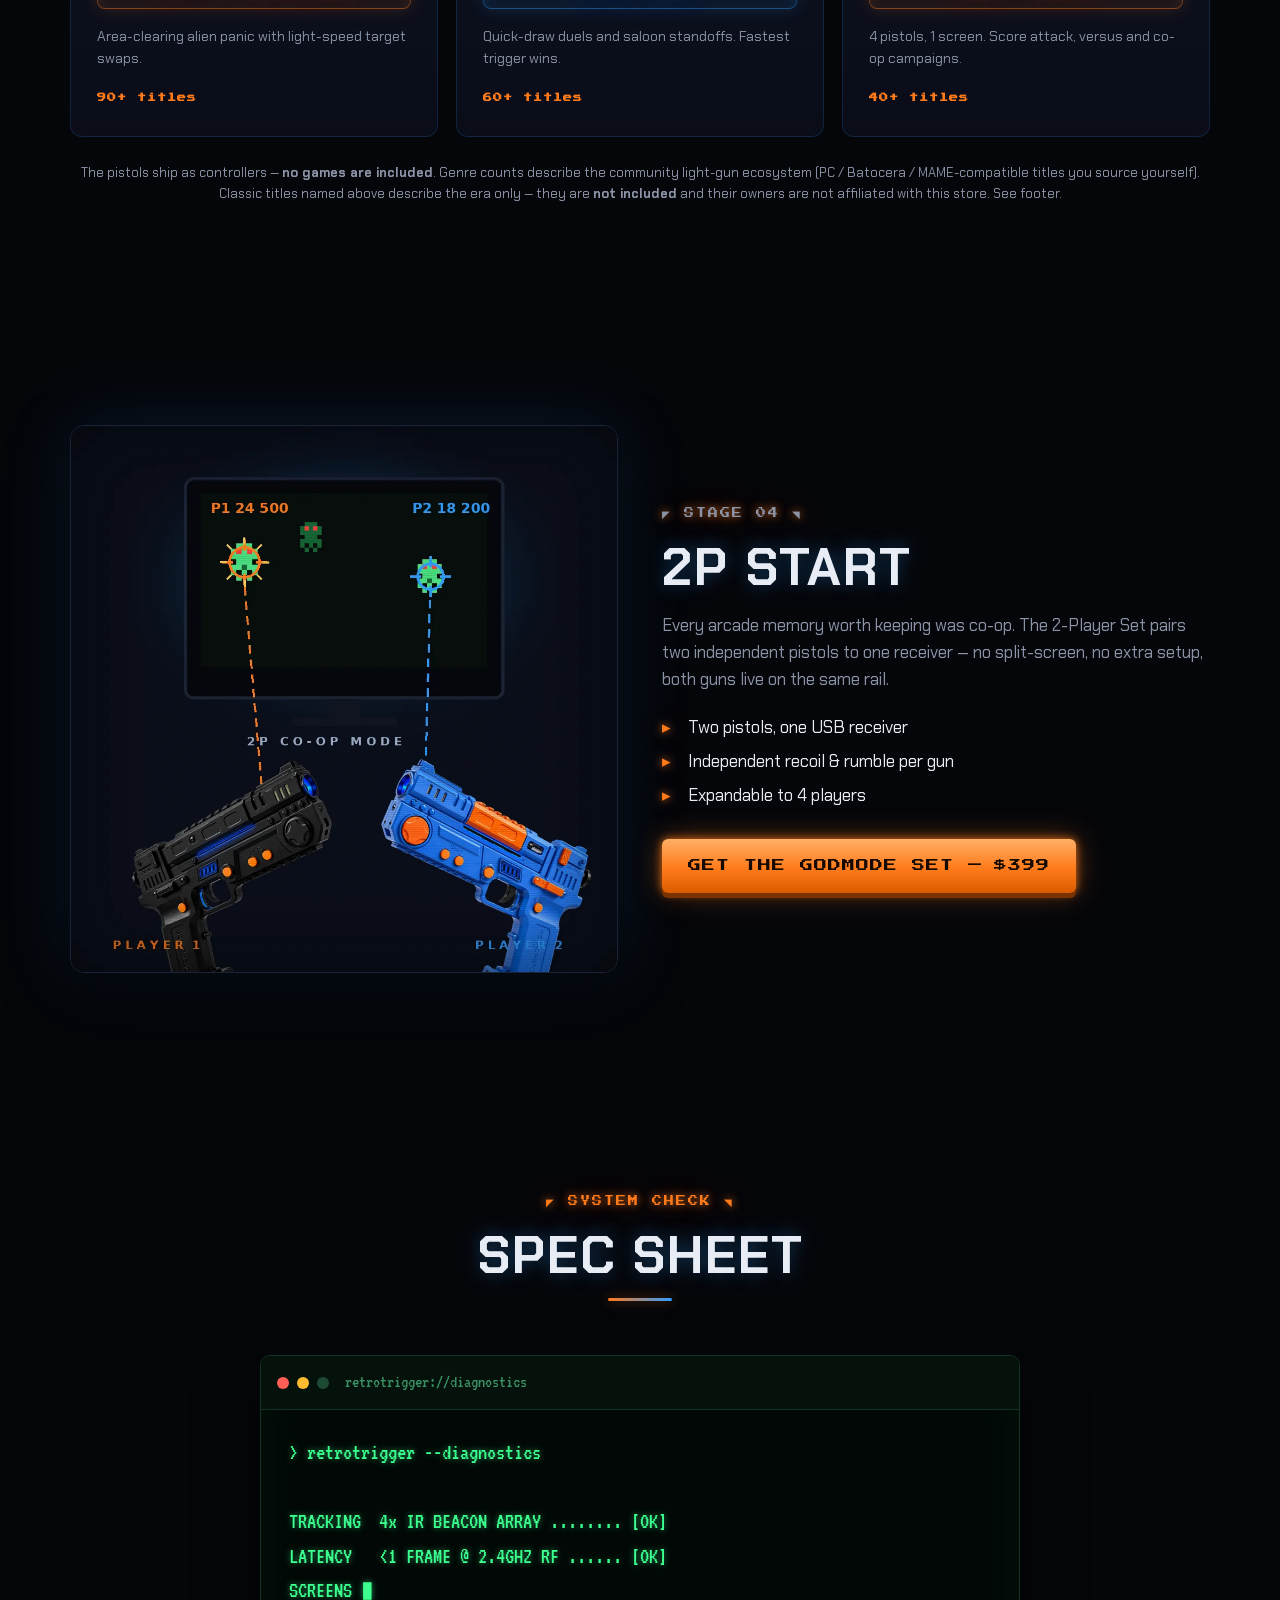
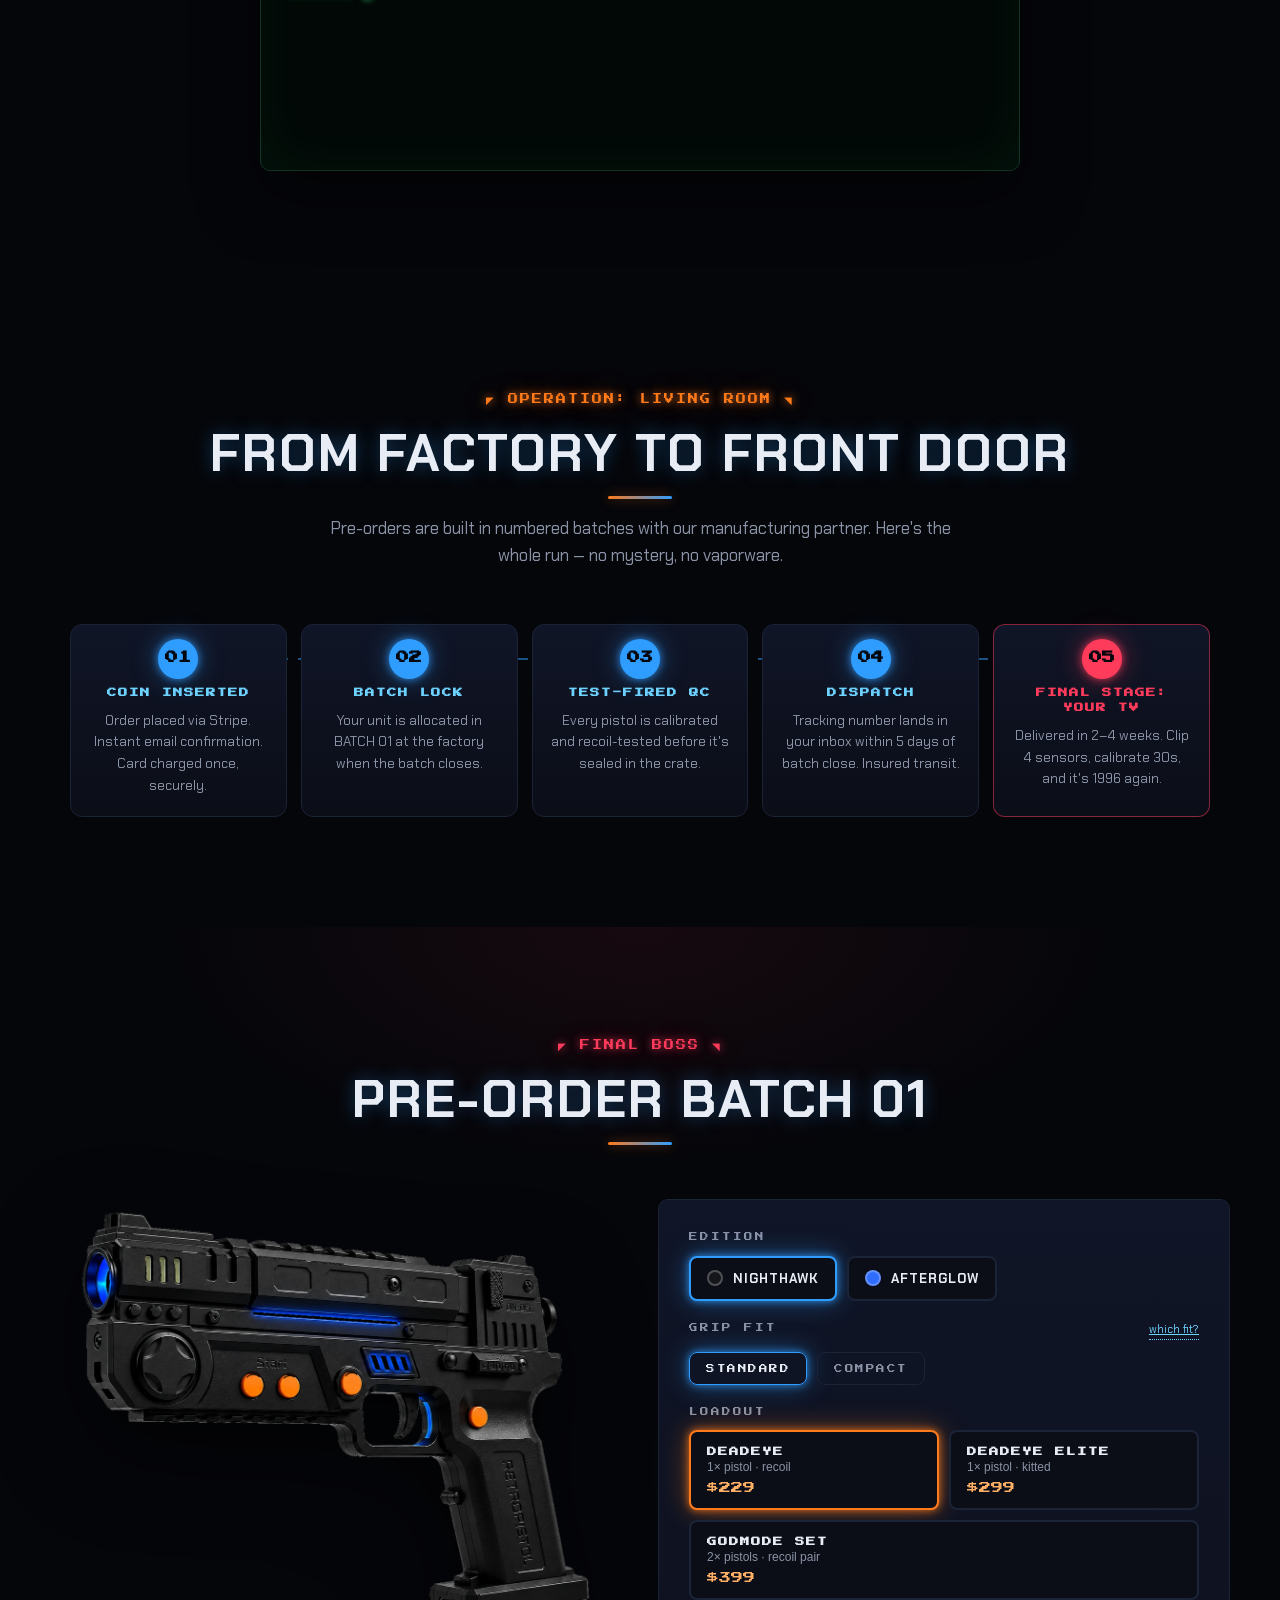
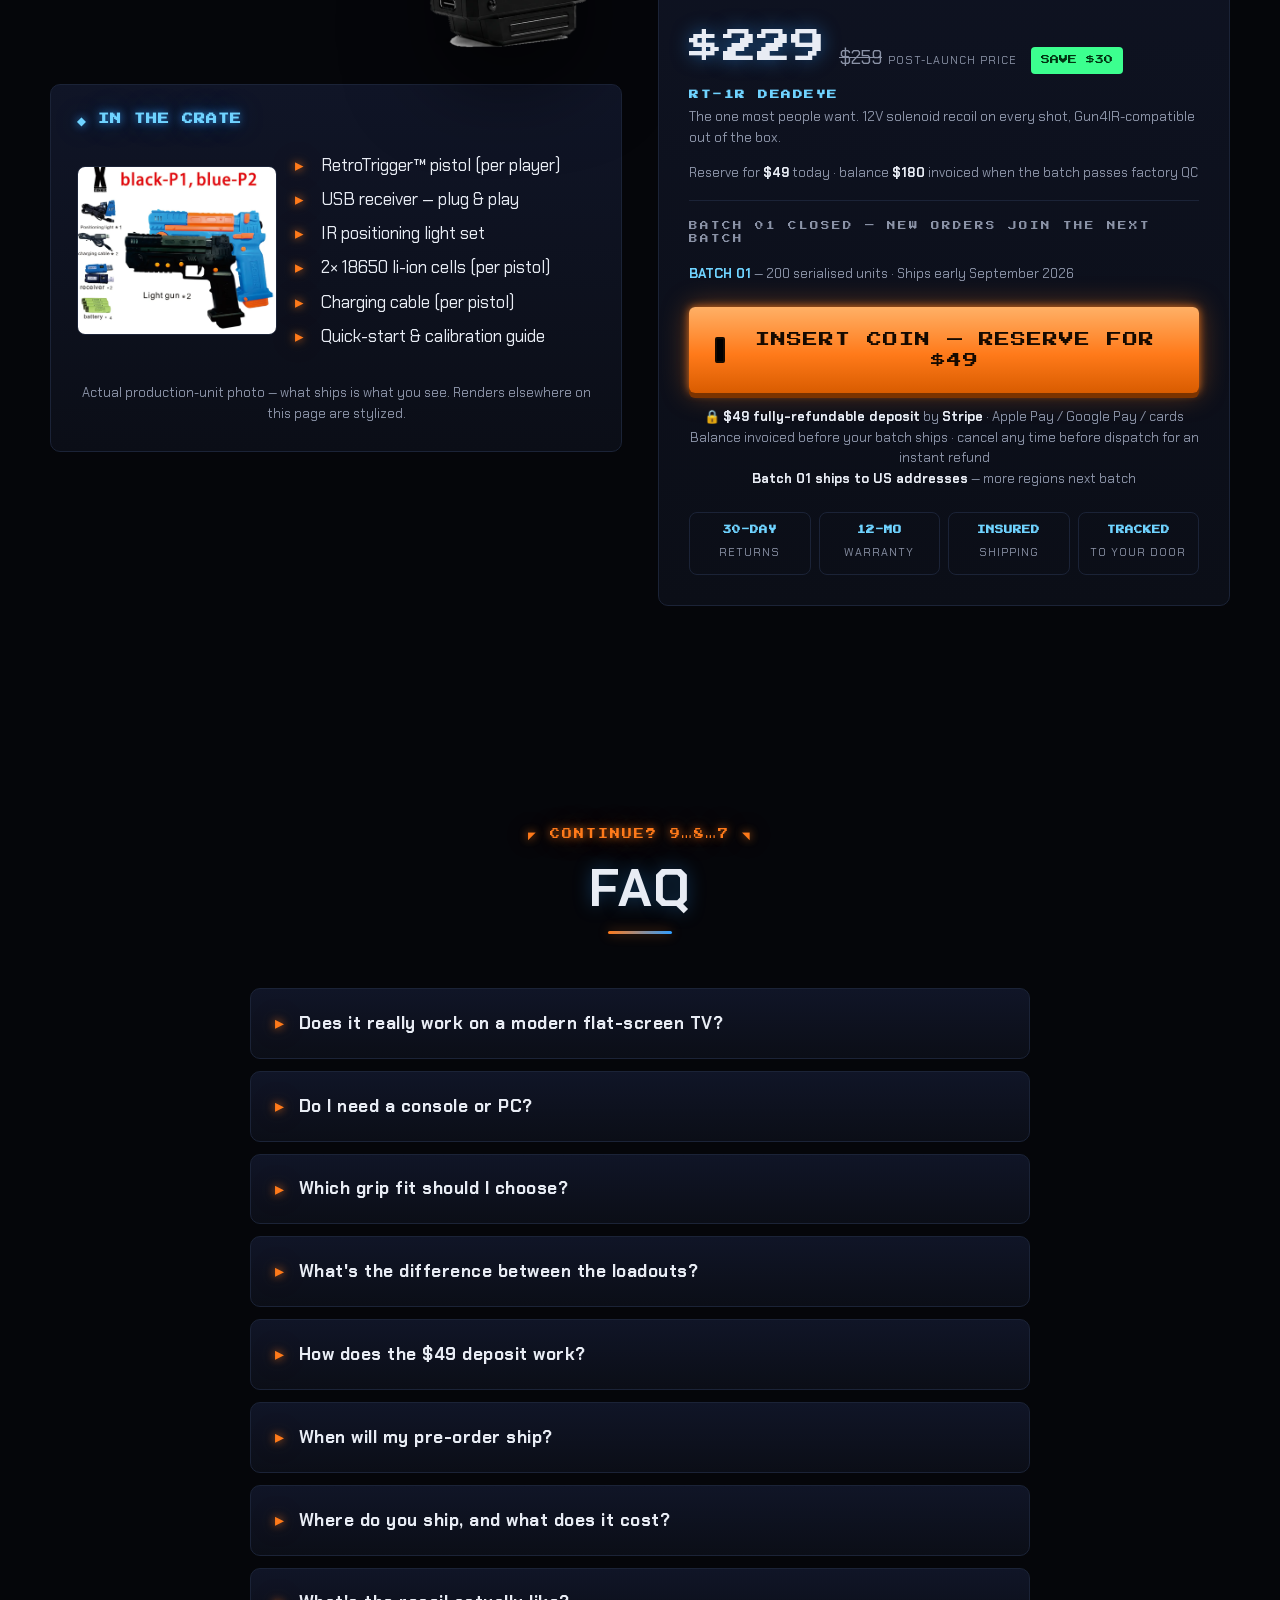
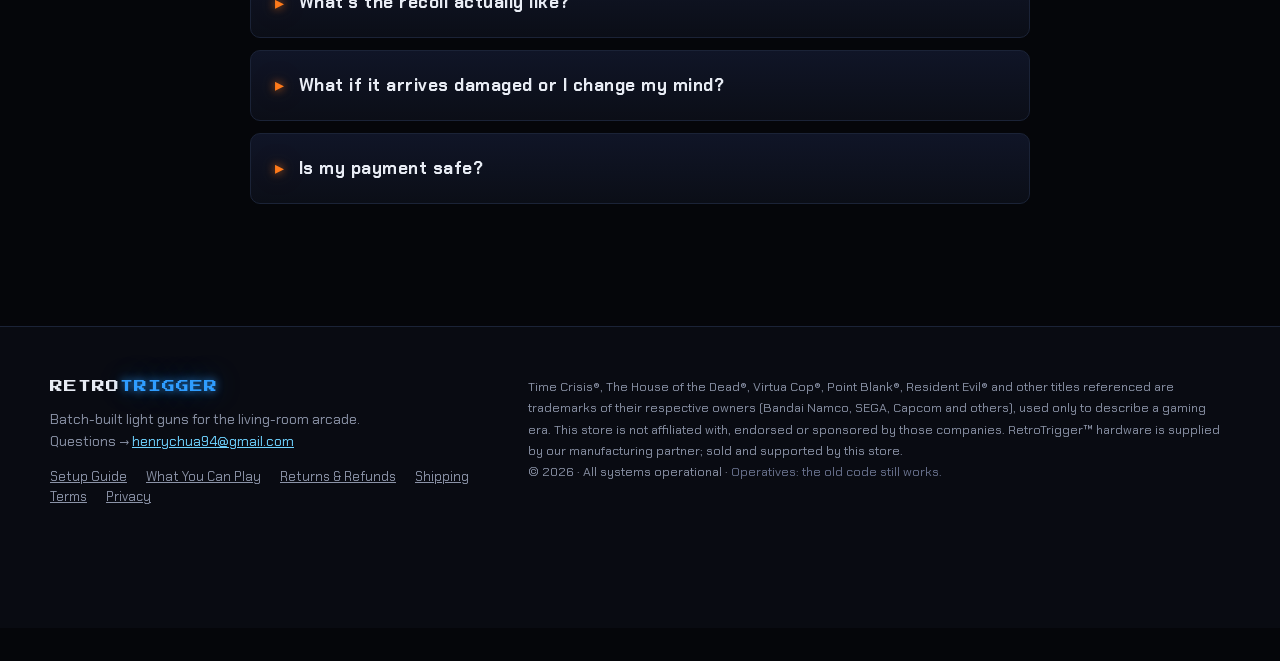
==== commit 80aa19ee: "Add Setup and Games tabs; original genre artwork; own-game screenshots - setup.html: 3-step setup, h" ====
--- a/index.html
+++ b/index.html
@@ -63,9 +63,9 @@
     <a href="#range">The Range</a>
     <a href="#hardware">Hardware</a>
     <a href="#tech">Tech</a>
-    <a href="#arsenal">Games</a>
+    <a href="games.html">Games</a>
+    <a href="setup.html">Setup</a>
     <a href="#specs">Specs</a>
-    <a href="#mission">Mission</a>
     <a href="#faq">FAQ</a>
   </nav>
   <div class="topbar-right">
@@ -438,6 +438,8 @@
       <p class="logo-tx">RETRO<em>TRIGGER</em></p>
       <p class="foot-dim">Batch-built light guns for the living-room arcade.<br/>Questions → <a id="contactLink" href="mailto:henrychua94@gmail.com">henrychua94@gmail.com</a></p>
       <p class="foot-policies">
+        <a href="setup.html">Setup Guide</a>
+        <a href="games.html">What You Can Play</a>
         <a href="policies.html#returns">Returns &amp; Refunds</a>
         <a href="policies.html#shipping">Shipping</a>
         <a href="policies.html#terms">Terms</a>
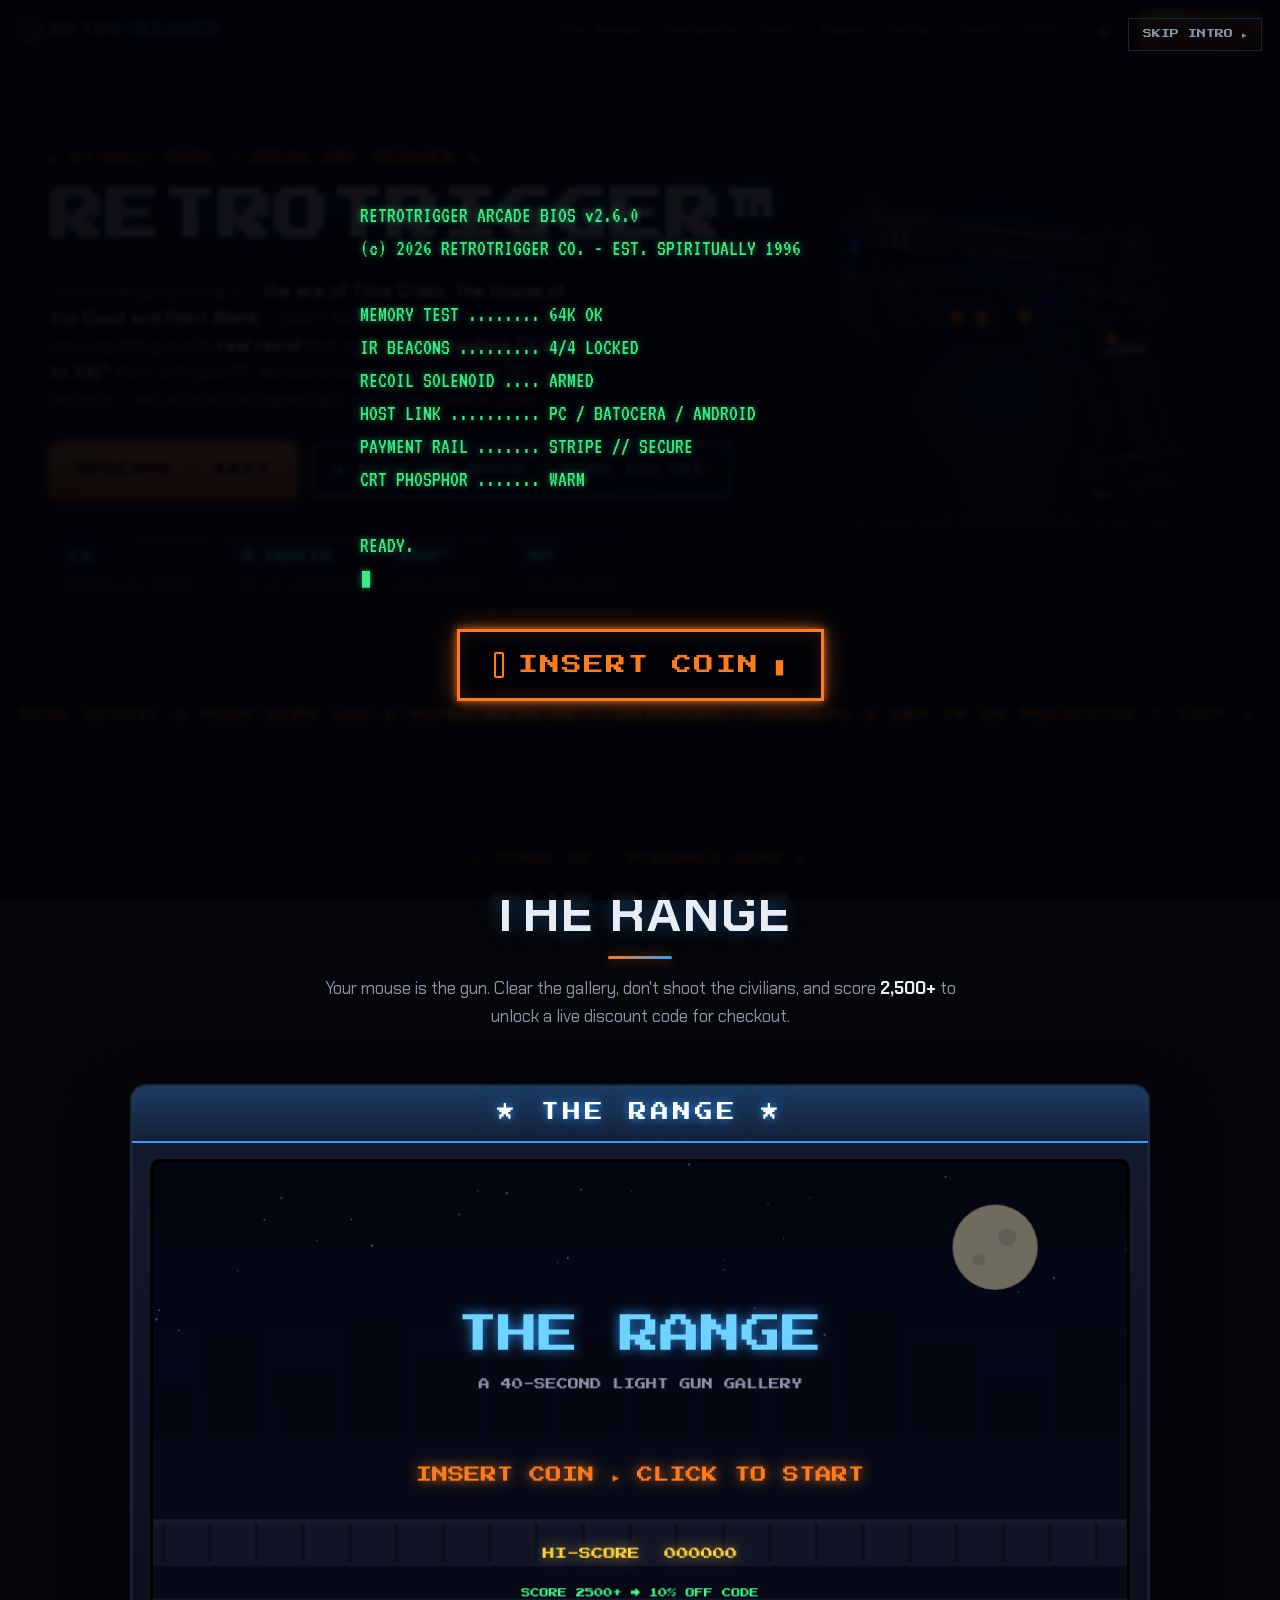
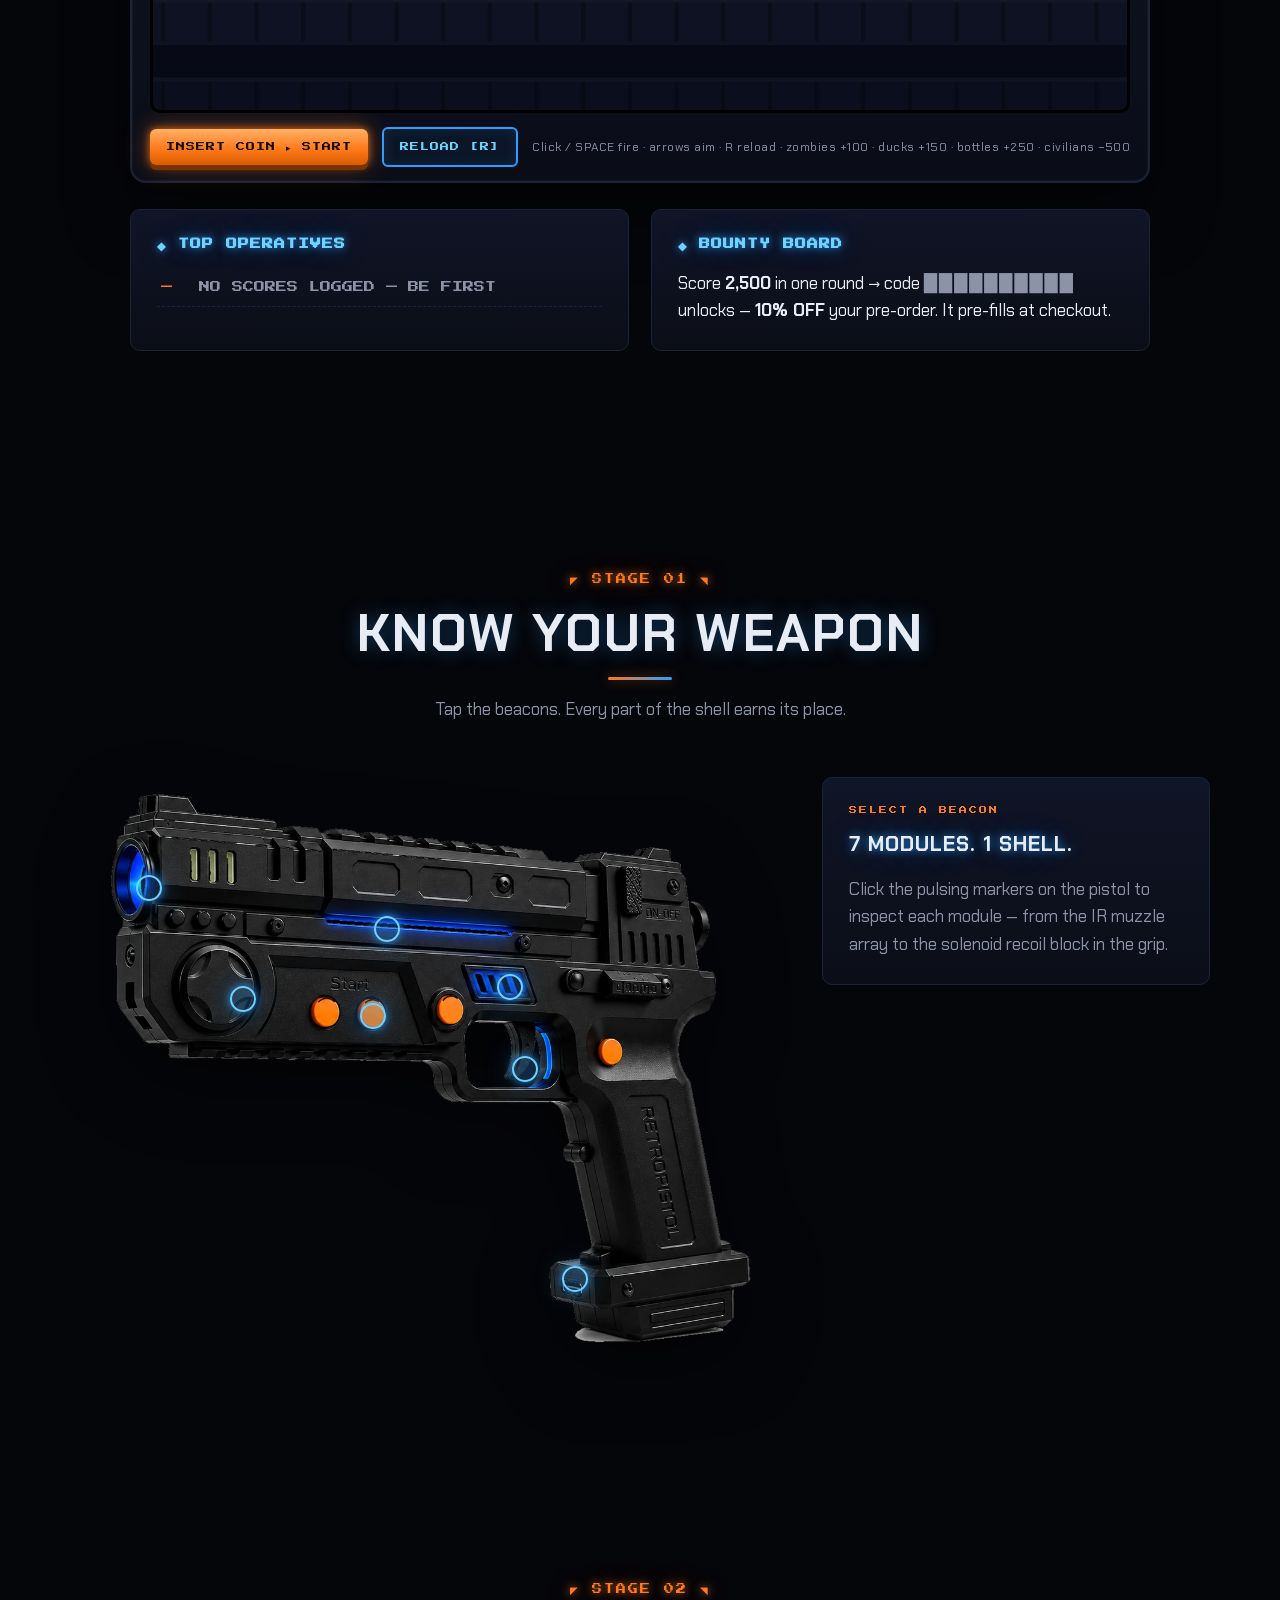
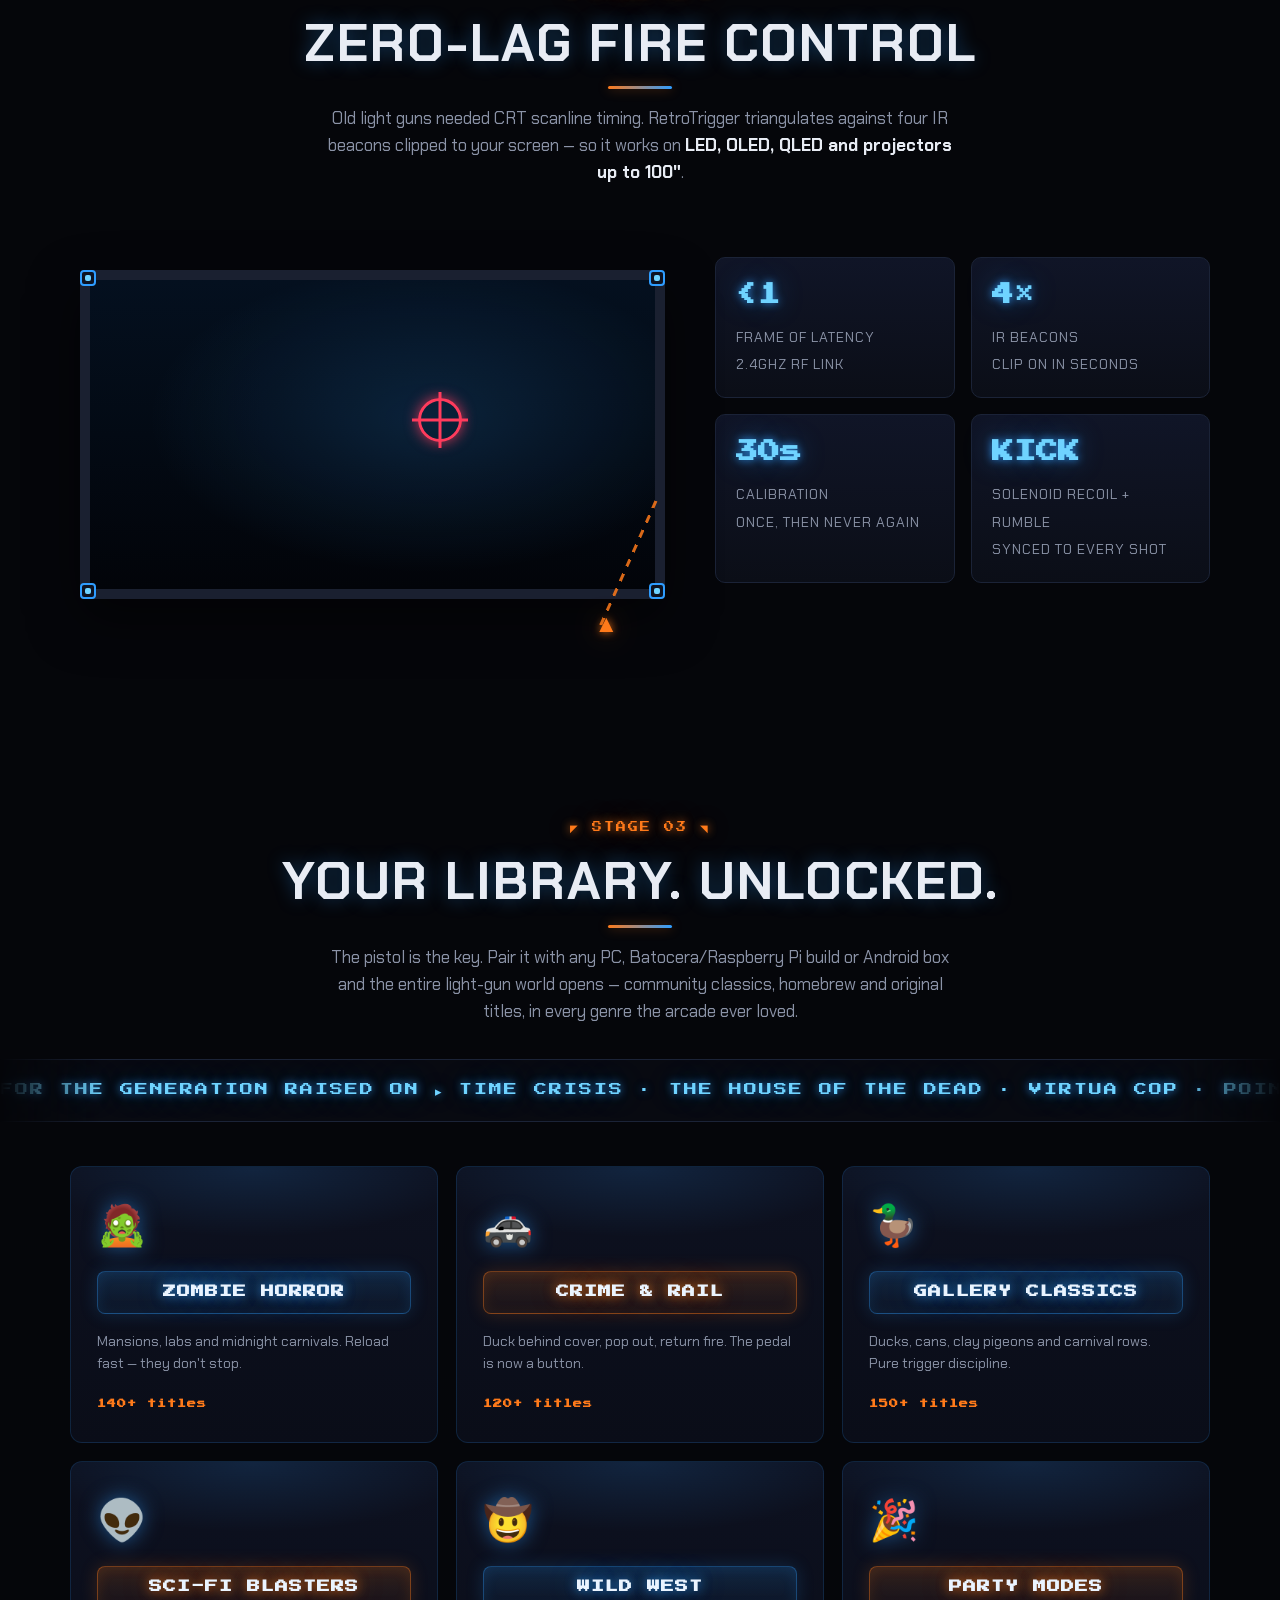
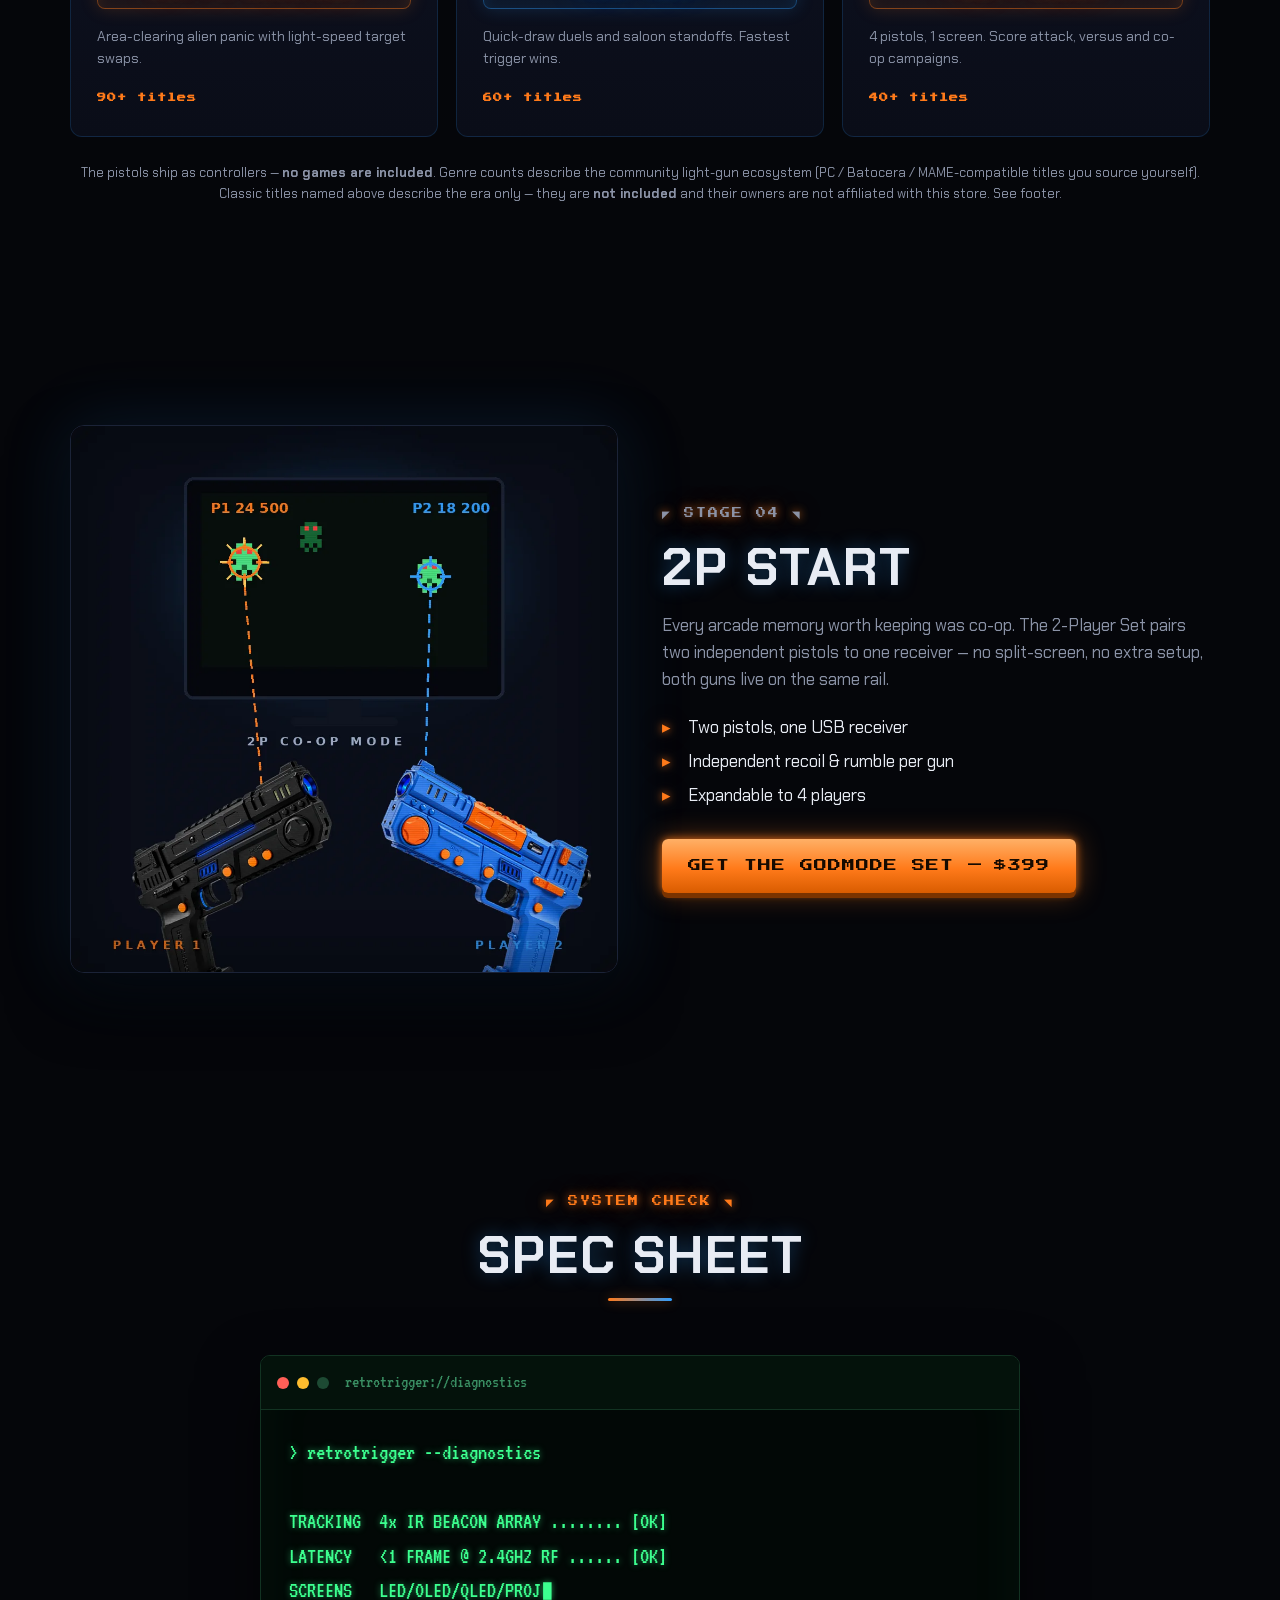
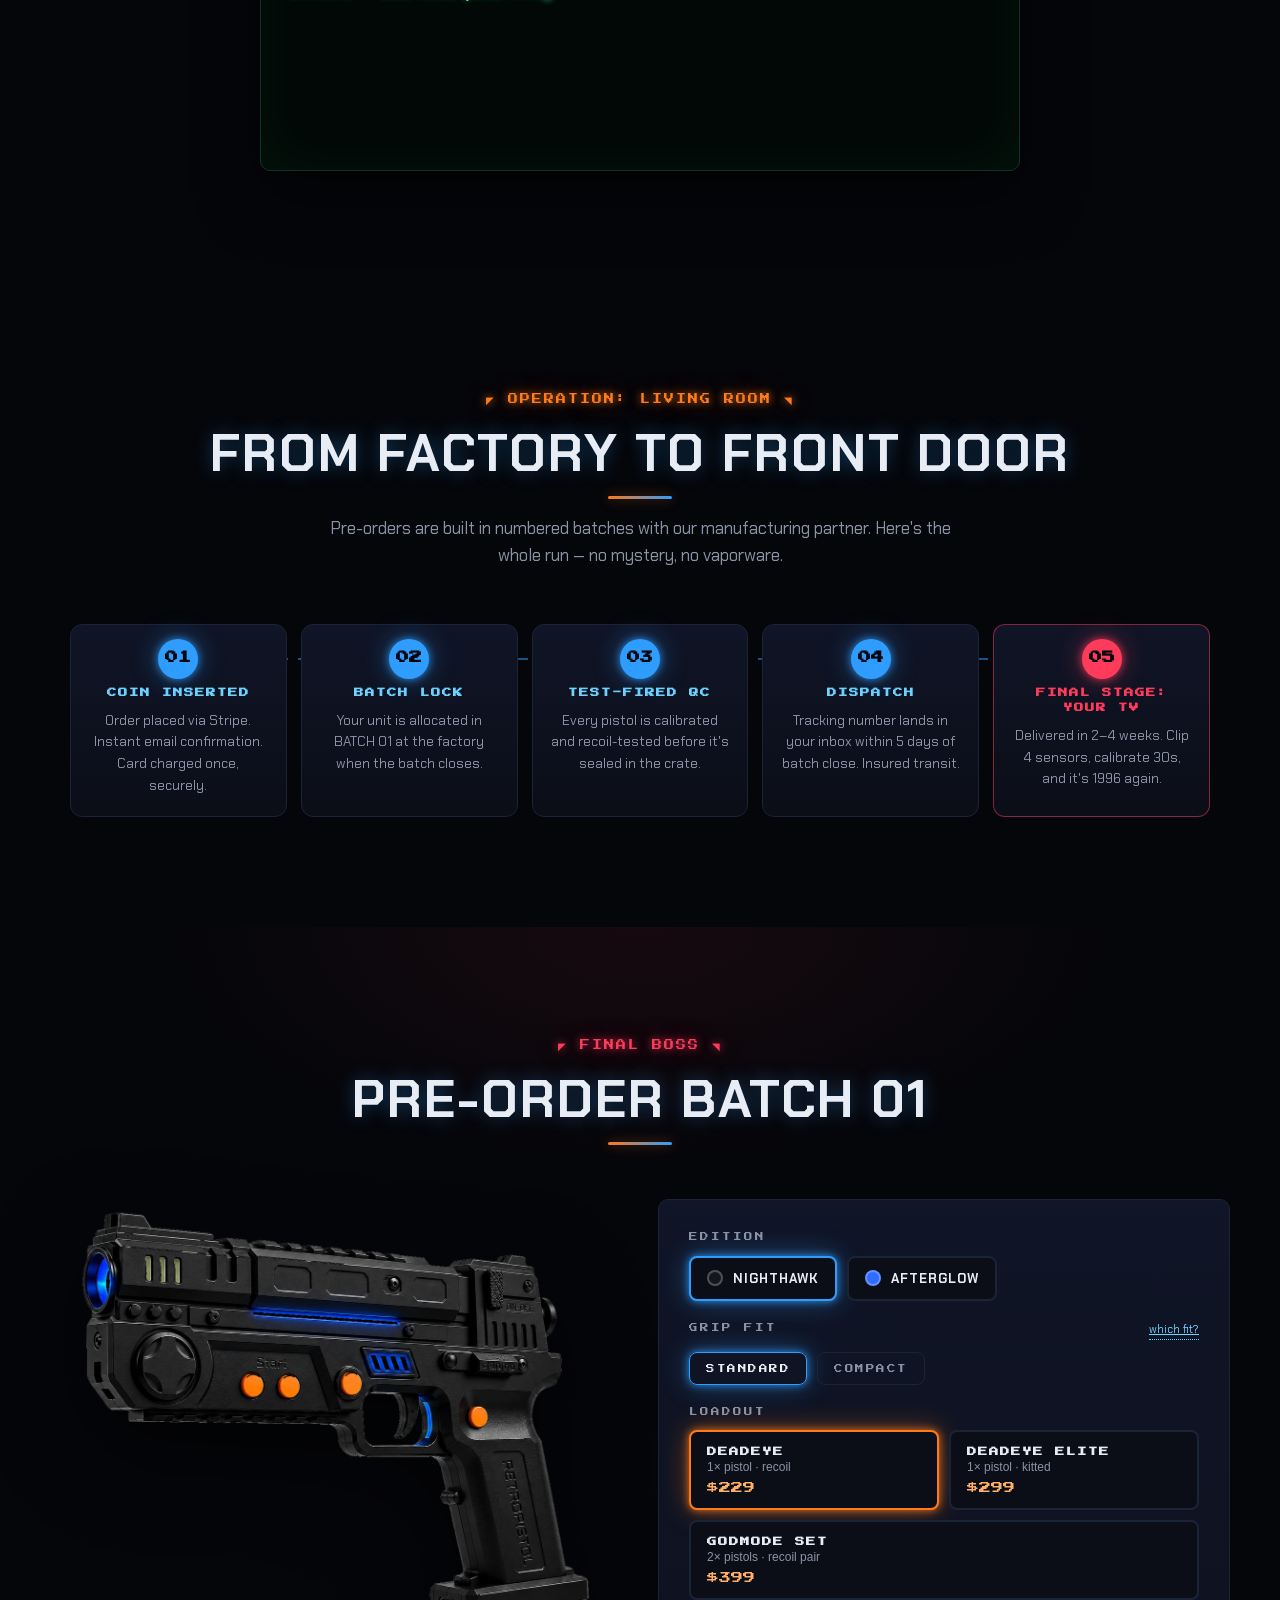
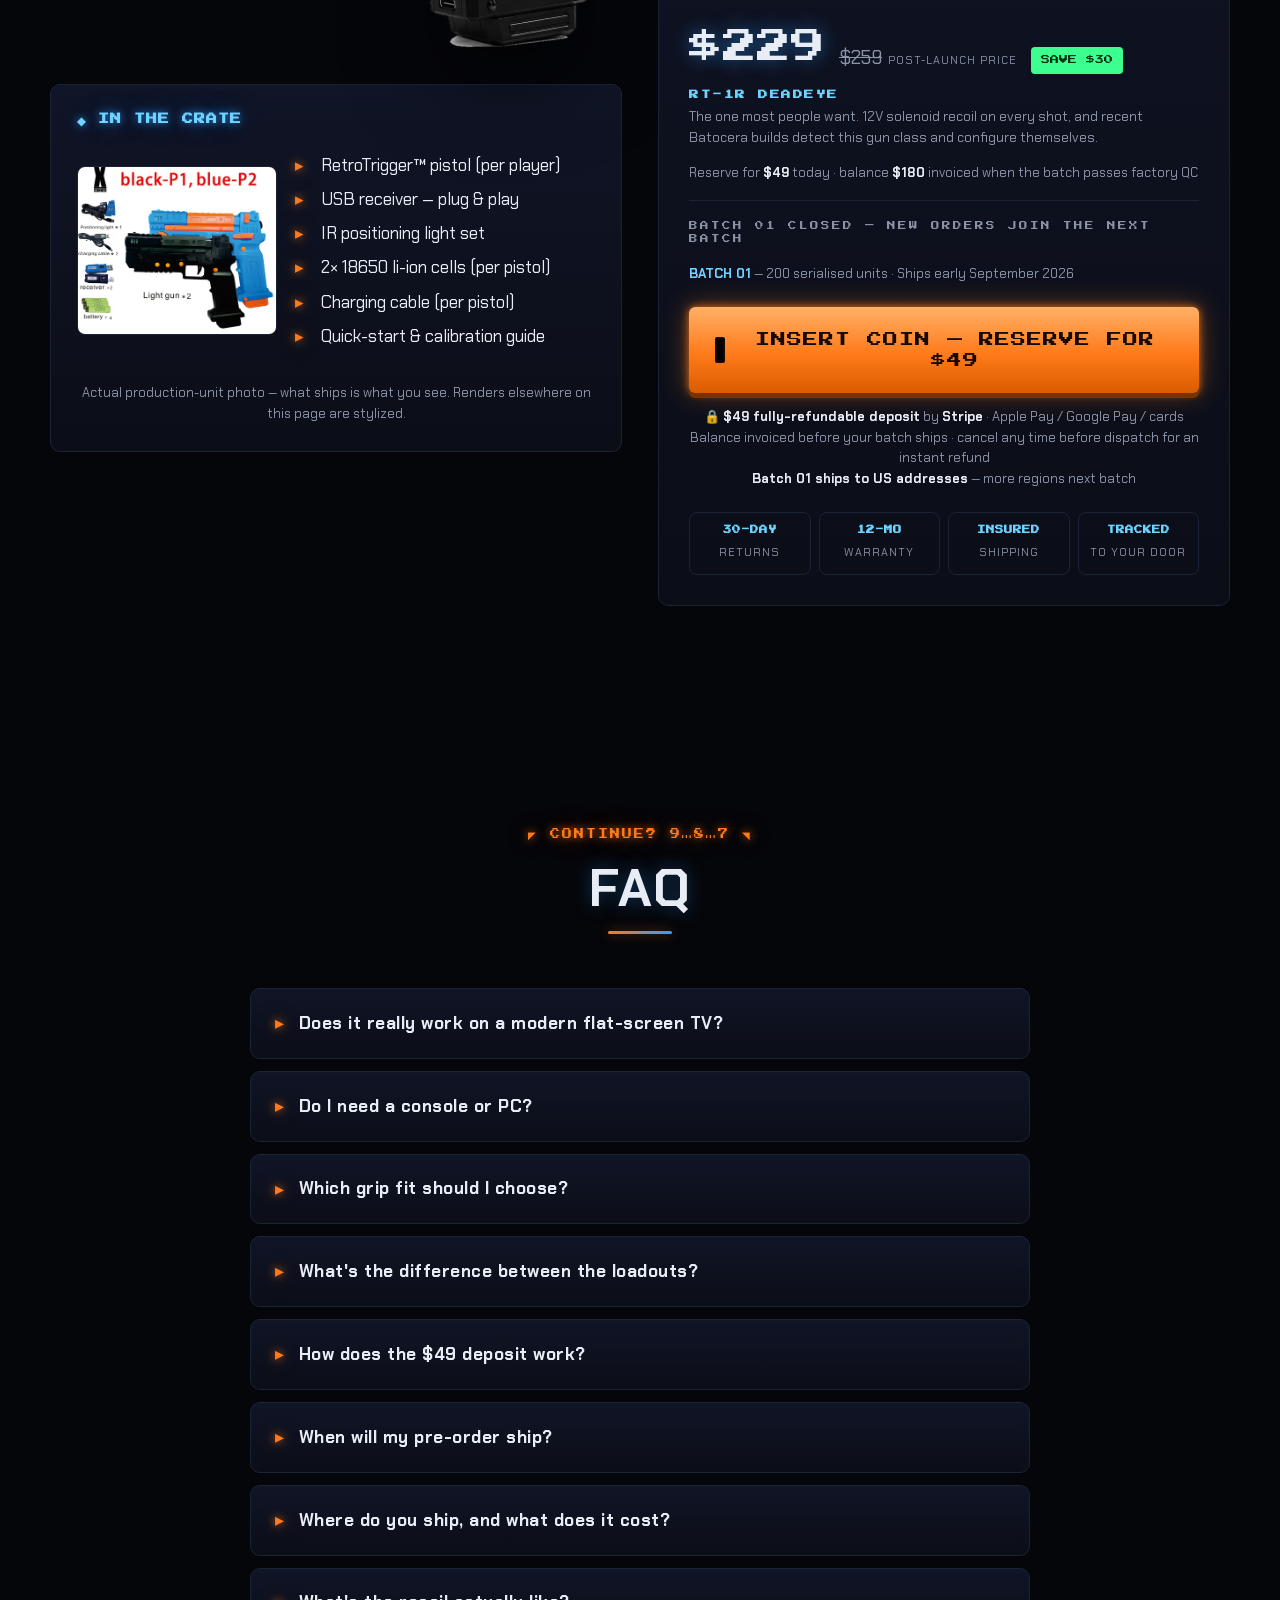
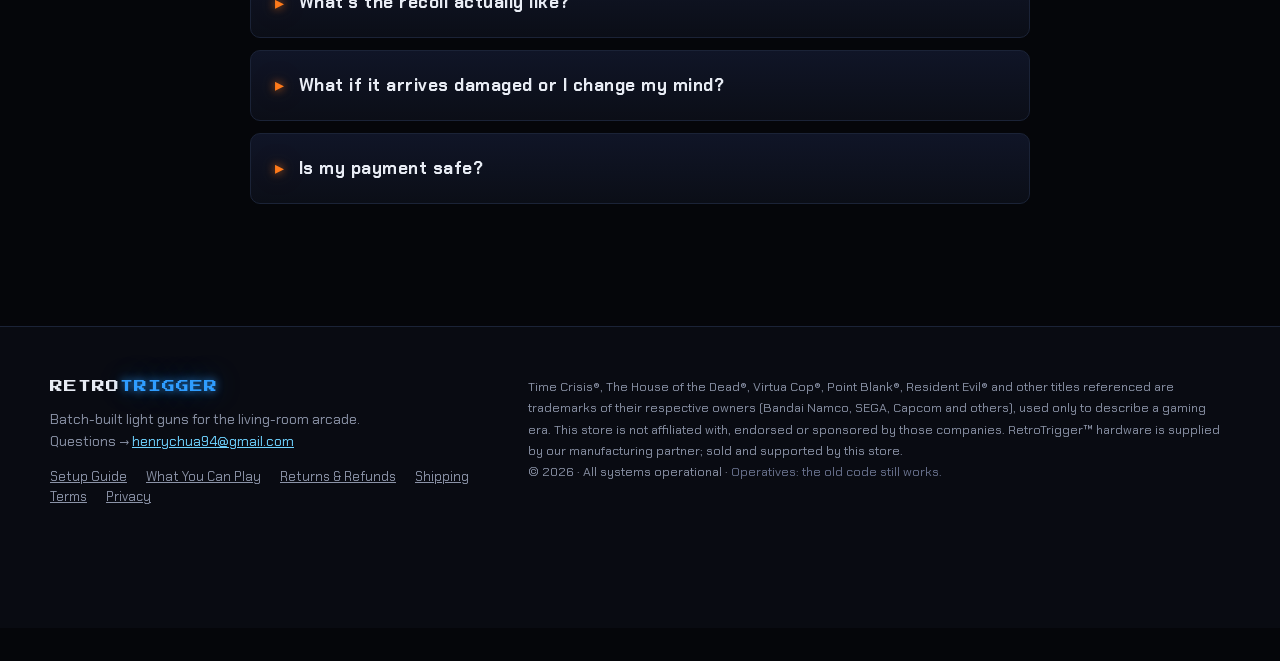
==== commit 80d4aaa3: "Boot sequence becomes atmosphere instead of a gate; promote the buy CTA The CRO audit's P0: the boot" ====
--- a/index.html
+++ b/index.html
@@ -89,8 +89,8 @@
       <h1 id="heroTitle" class="glitch" data-text="RETROTRIGGER™">RETROTRIGGER™</h1>
       <p class="hero-sub">The arcade you grew up in — <b>the era of Time Crisis, The House of the Dead and Point Blank</b> — reborn for your living room. A near-zero-lag light gun with <b>real recoil</b> that works on <b>any modern TV up to 100"</b>. Pairs with your PC, Batocera box or Android device in 60 seconds — and unlocks the biggest light-gun library there is: yours.</p>
       <div class="hero-ctas">
-        <a id="playBtn" class="btn-arcade" href="#range">▶ PLAY THE RANGE</a>
-        <a id="heroBuyBtn" class="btn-ghost" href="#preorder">RESERVE — <span data-price="deadeye">$229</span></a>
+        <a id="heroBuyBtn" class="btn-arcade" href="#preorder">RESERVE — <span data-price="deadeye">$229</span></a>
+        <a id="playBtn" class="btn-ghost" href="#range">▶ PLAY THE RANGE — EARN 10% OFF</a>
       </div>
       <ul class="hero-badges">
         <li><b>&lt;1</b><span>frame lag · 2.4GHz</span></li>
--- a/css/style.css
+++ b/css/style.css
@@ -893,3 +893,24 @@
 @media(max-width:520px){
   .bbtn{ flex:1 1 100% }
 }
+
+/* ================= BOOT: ATMOSPHERE, NOT A DOOR =================
+   The CRT boot sequence used to block the page behind an inert
+   full-screen modal, so every first-time visitor had to click past a
+   BIOS screen before reading a single word of the offer. It now plays
+   as a translucent overlay that ignores the pointer and retires
+   itself, while the hero underneath stays readable and scrollable.
+   INSERT COIN and SKIP still work for anyone who wants the ritual. */
+#boot.boot-passive{
+  background:rgba(2,3,8,.93);
+  pointer-events:none;                 /* clicks fall through to the page */
+  backdrop-filter:blur(2px);
+}
+#boot.boot-passive #bootCoin,
+#boot.boot-passive #bootSkip{
+  pointer-events:auto;                 /* …except the two real controls */
+}
+#boot.boot-passive #bootLog{ opacity:.92 }
+/* let the page behind scroll away from the overlay if the visitor is
+   already moving — the overlay fades rather than fighting them */
+body.booting{ overflow:auto }
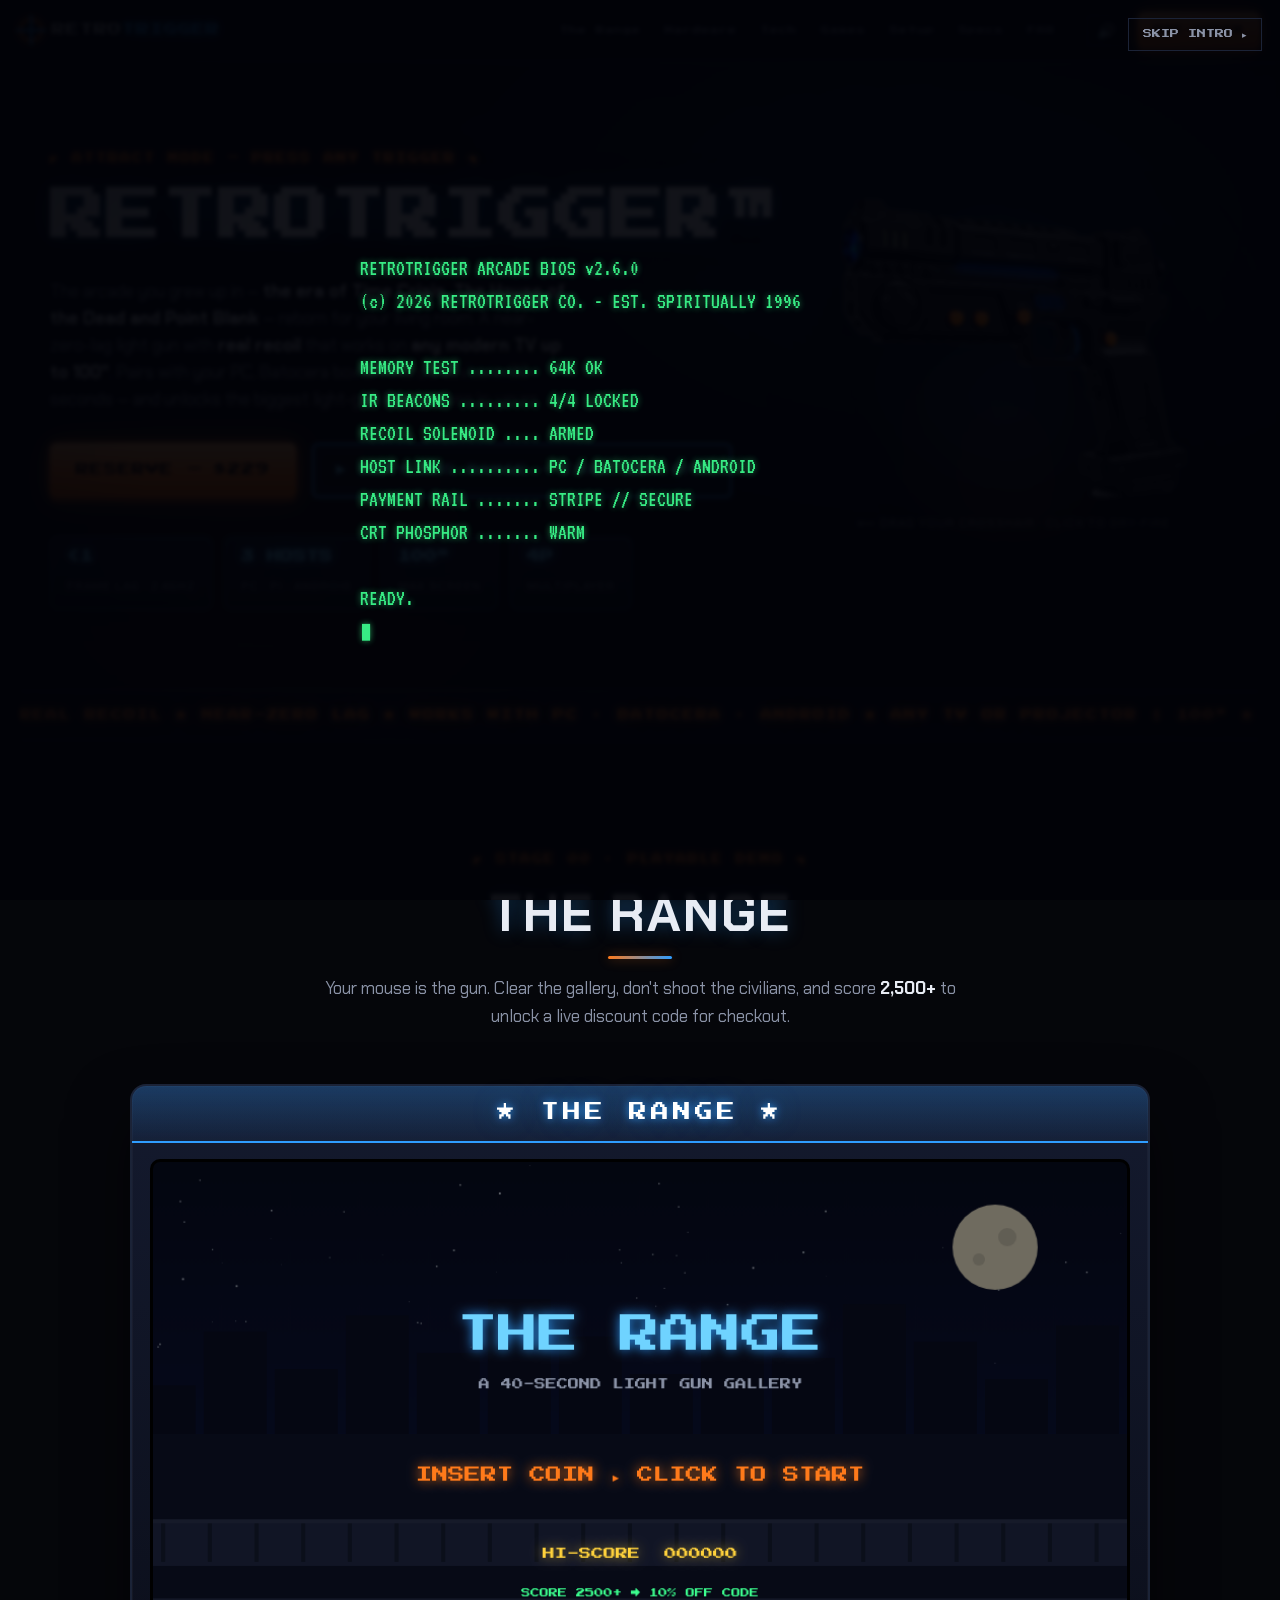
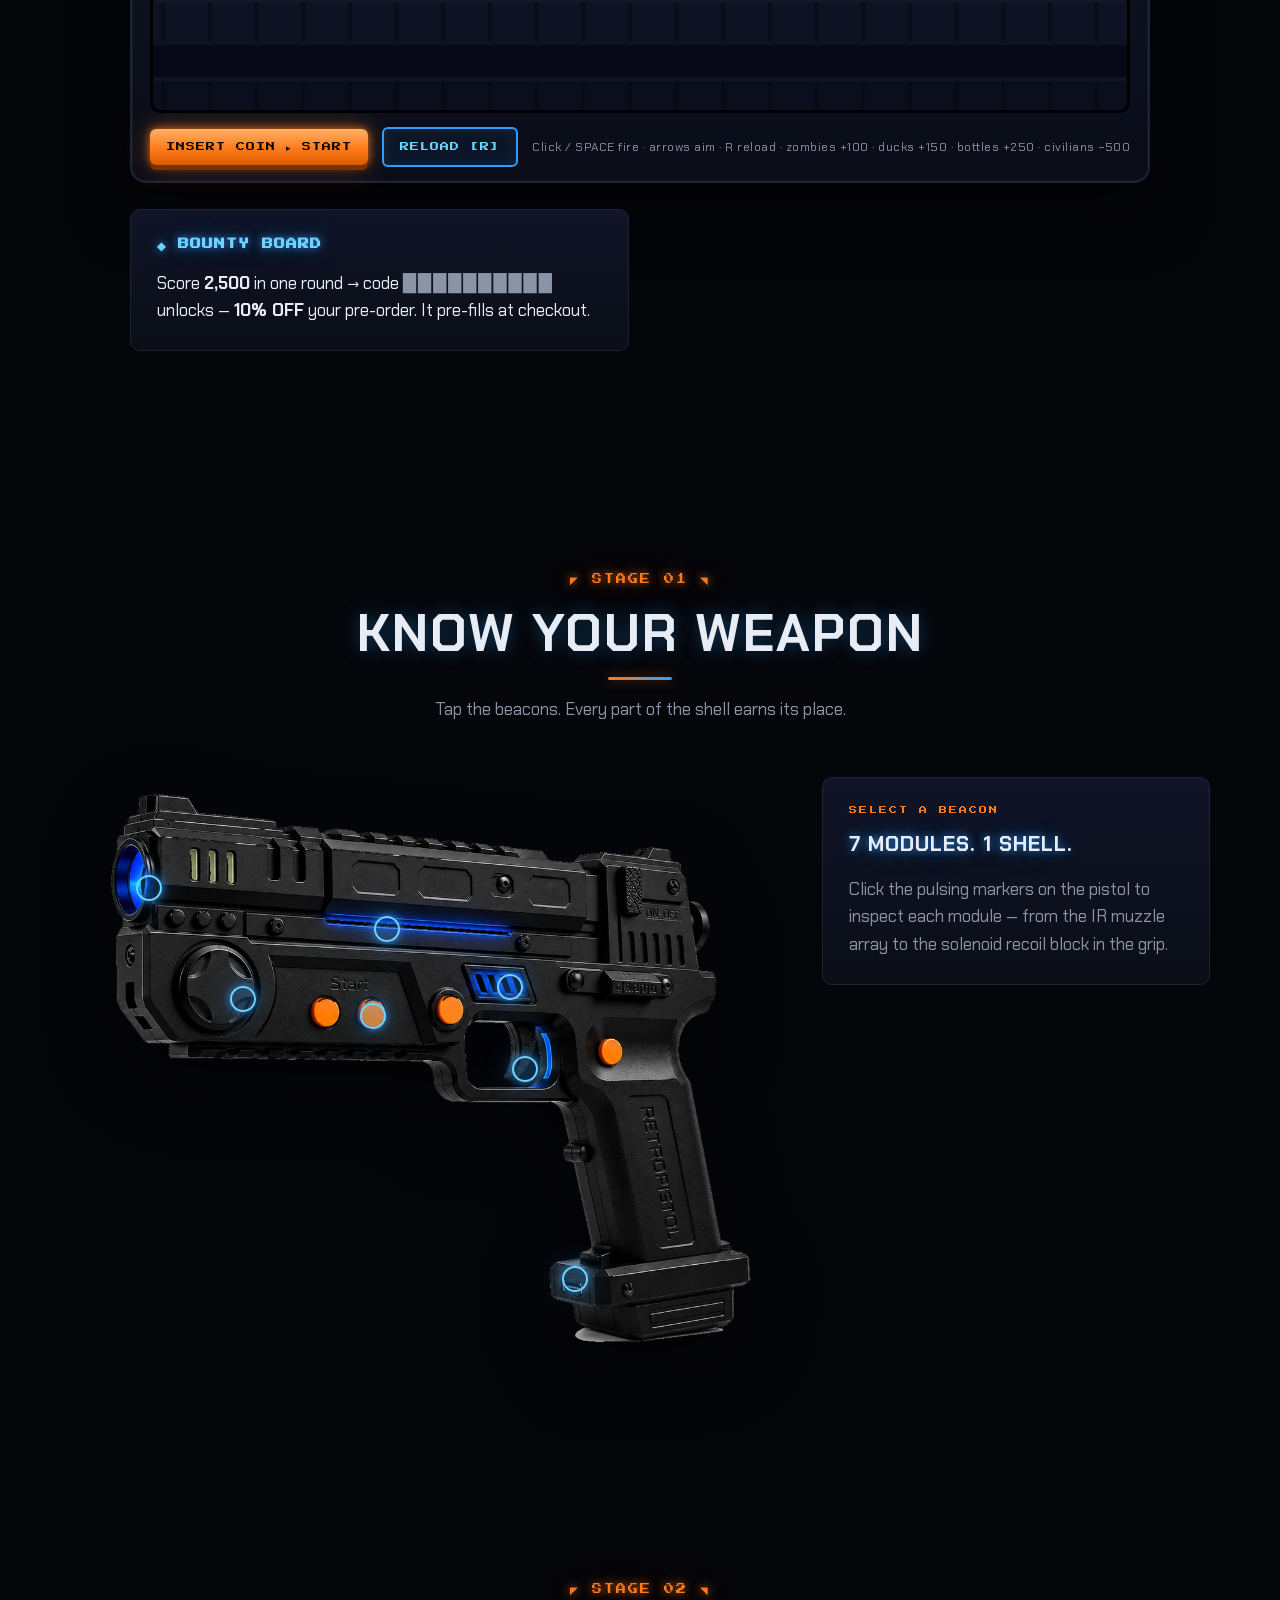
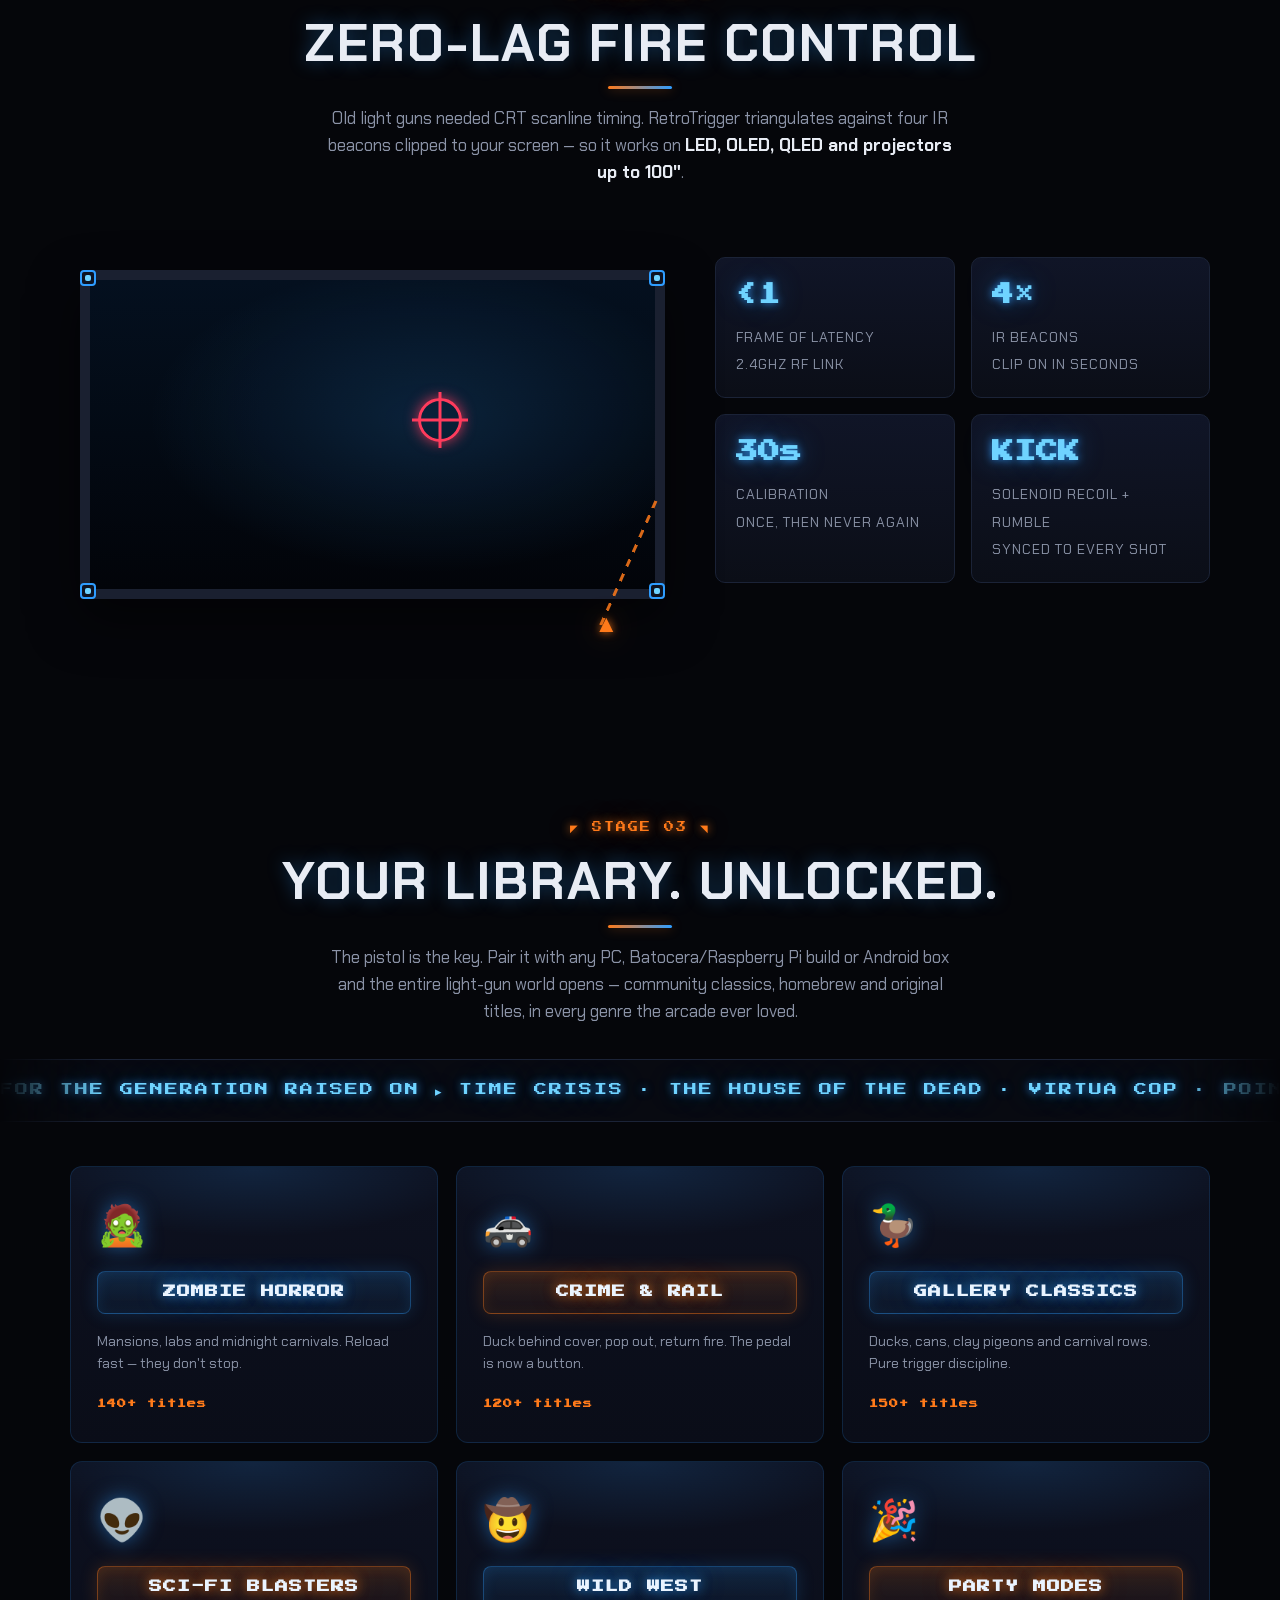
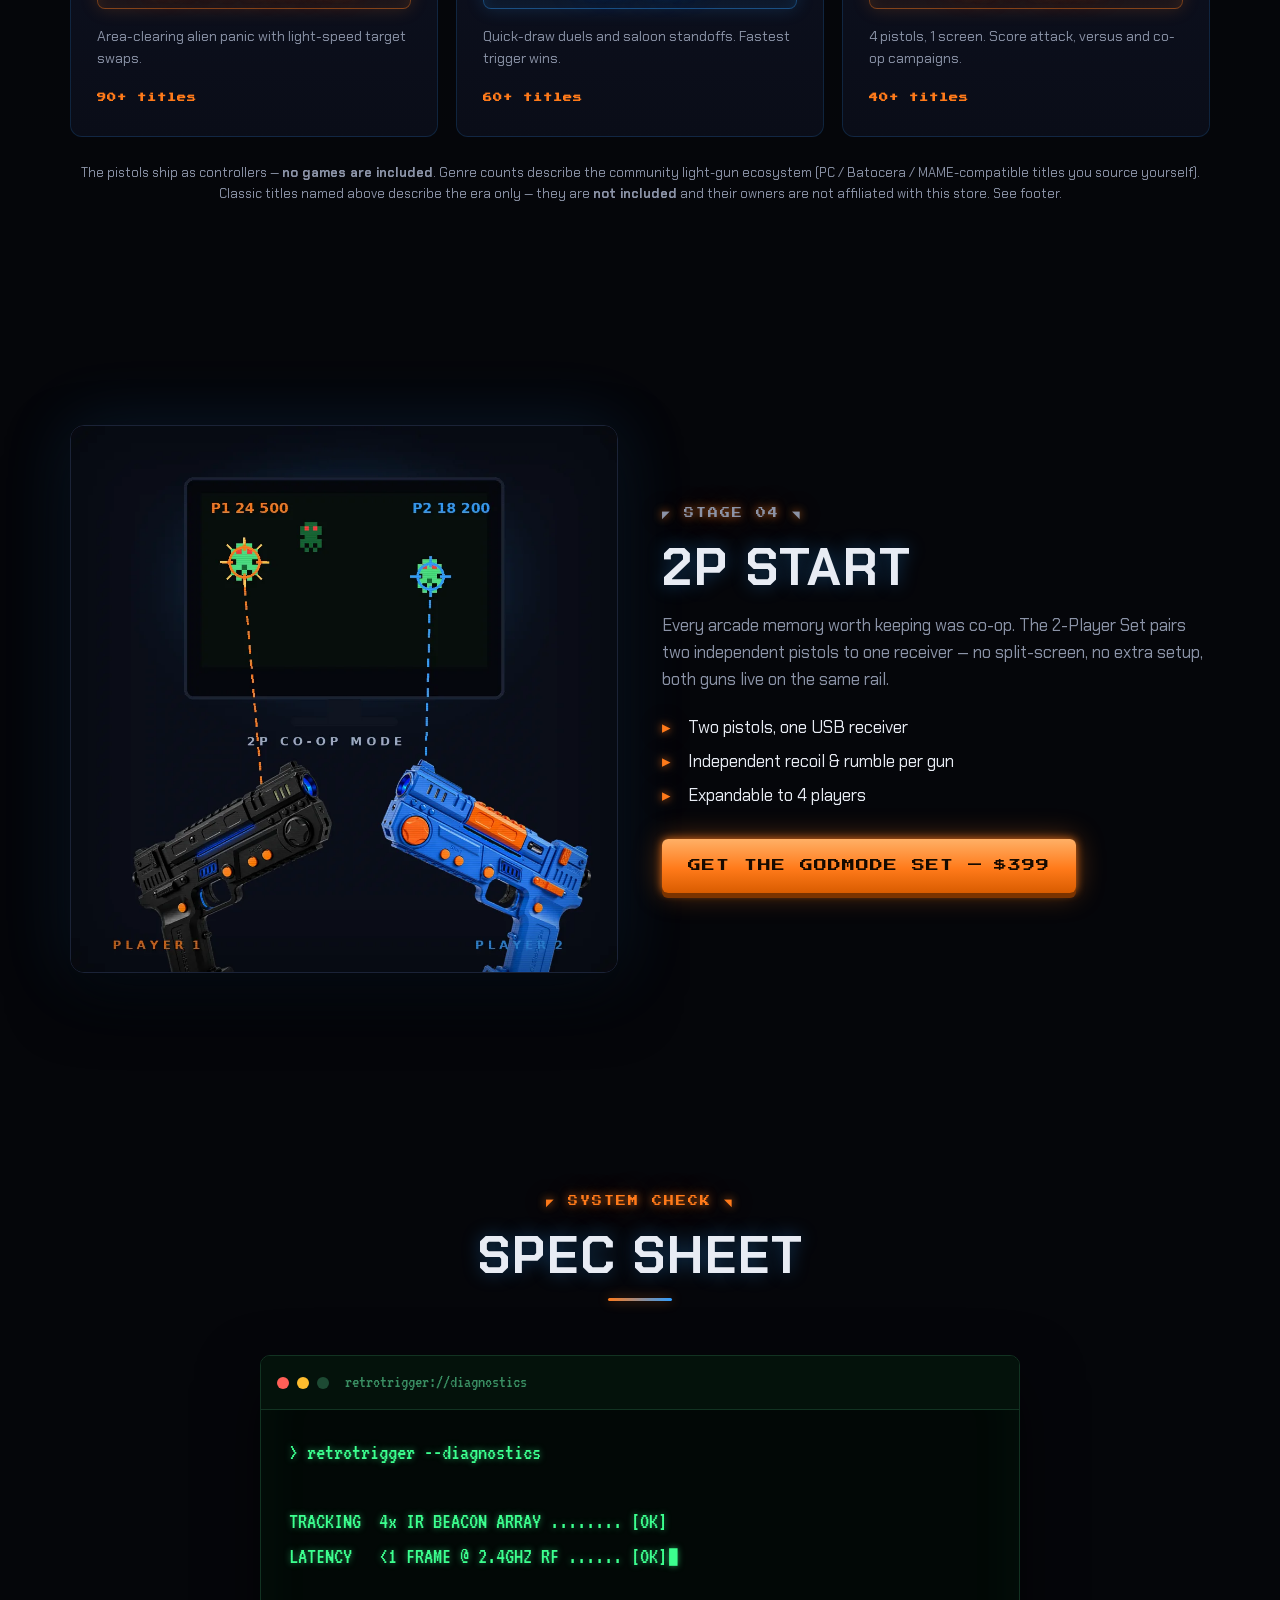
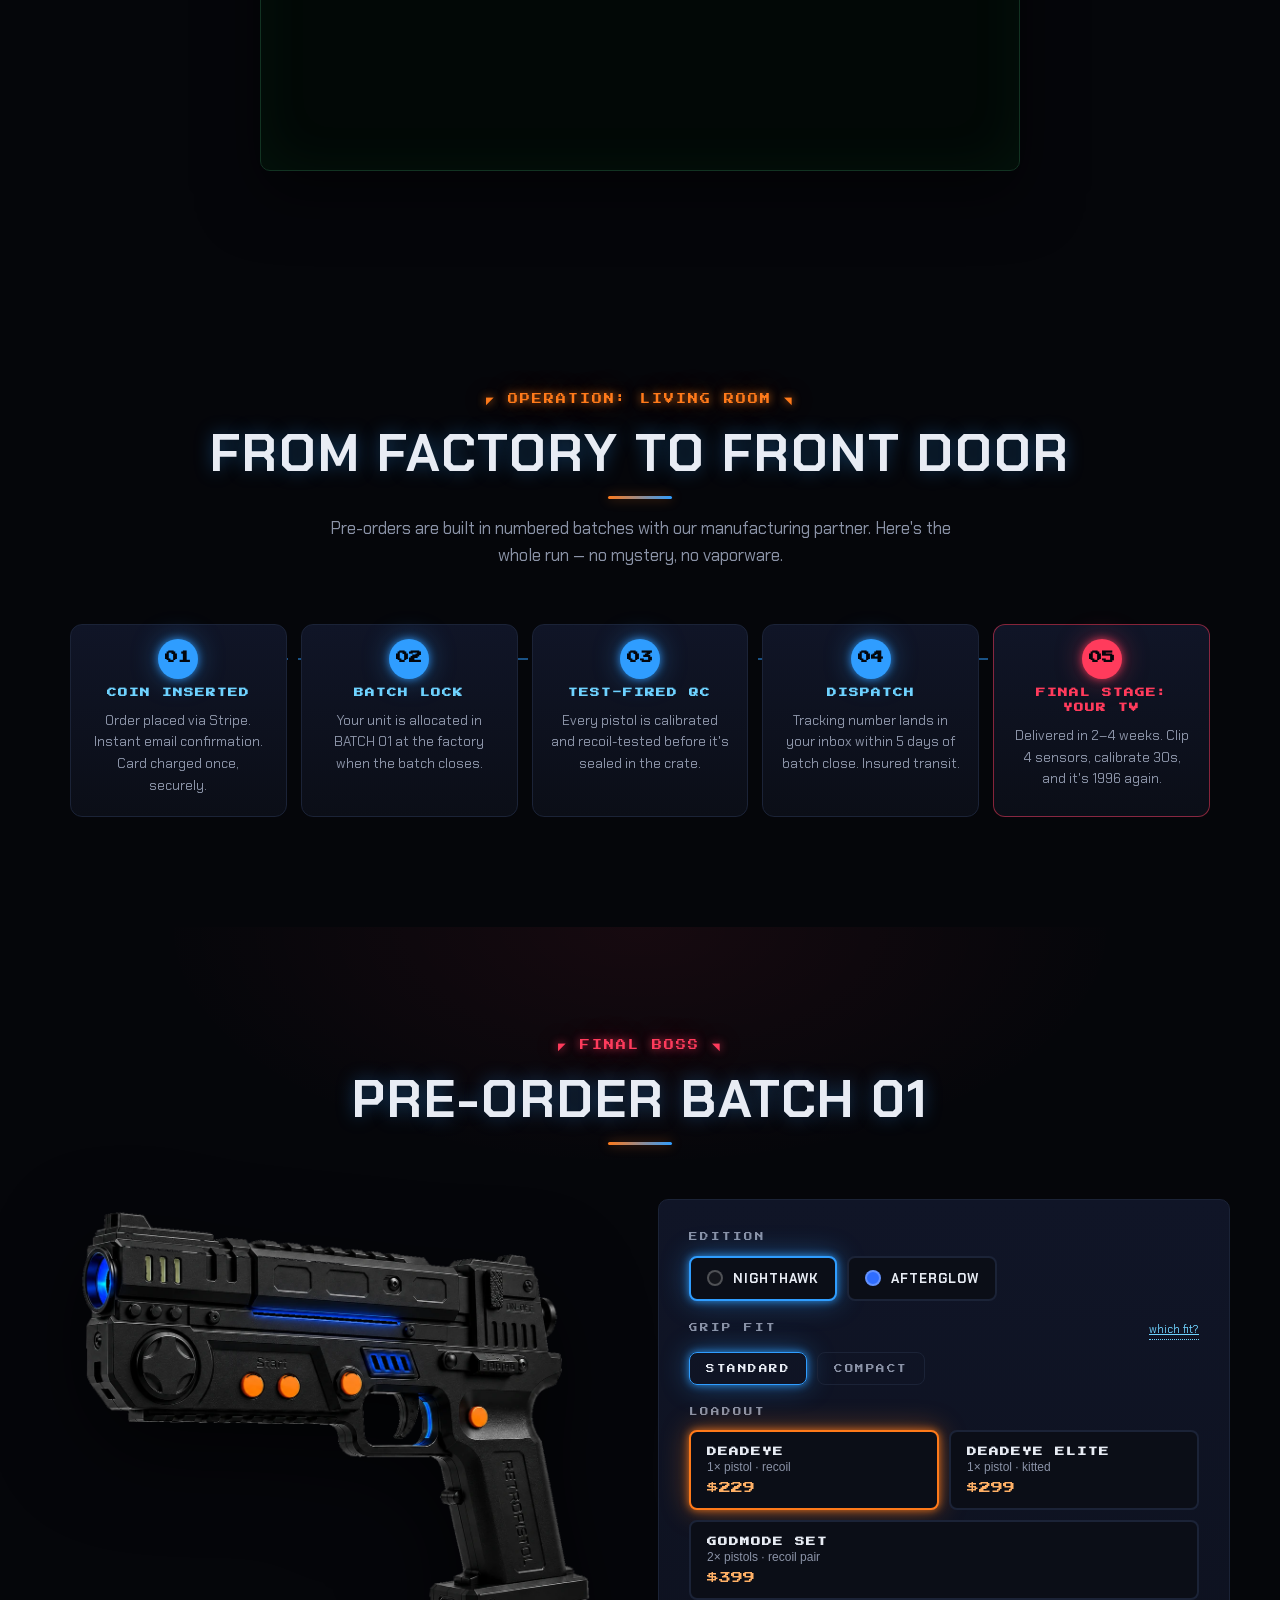
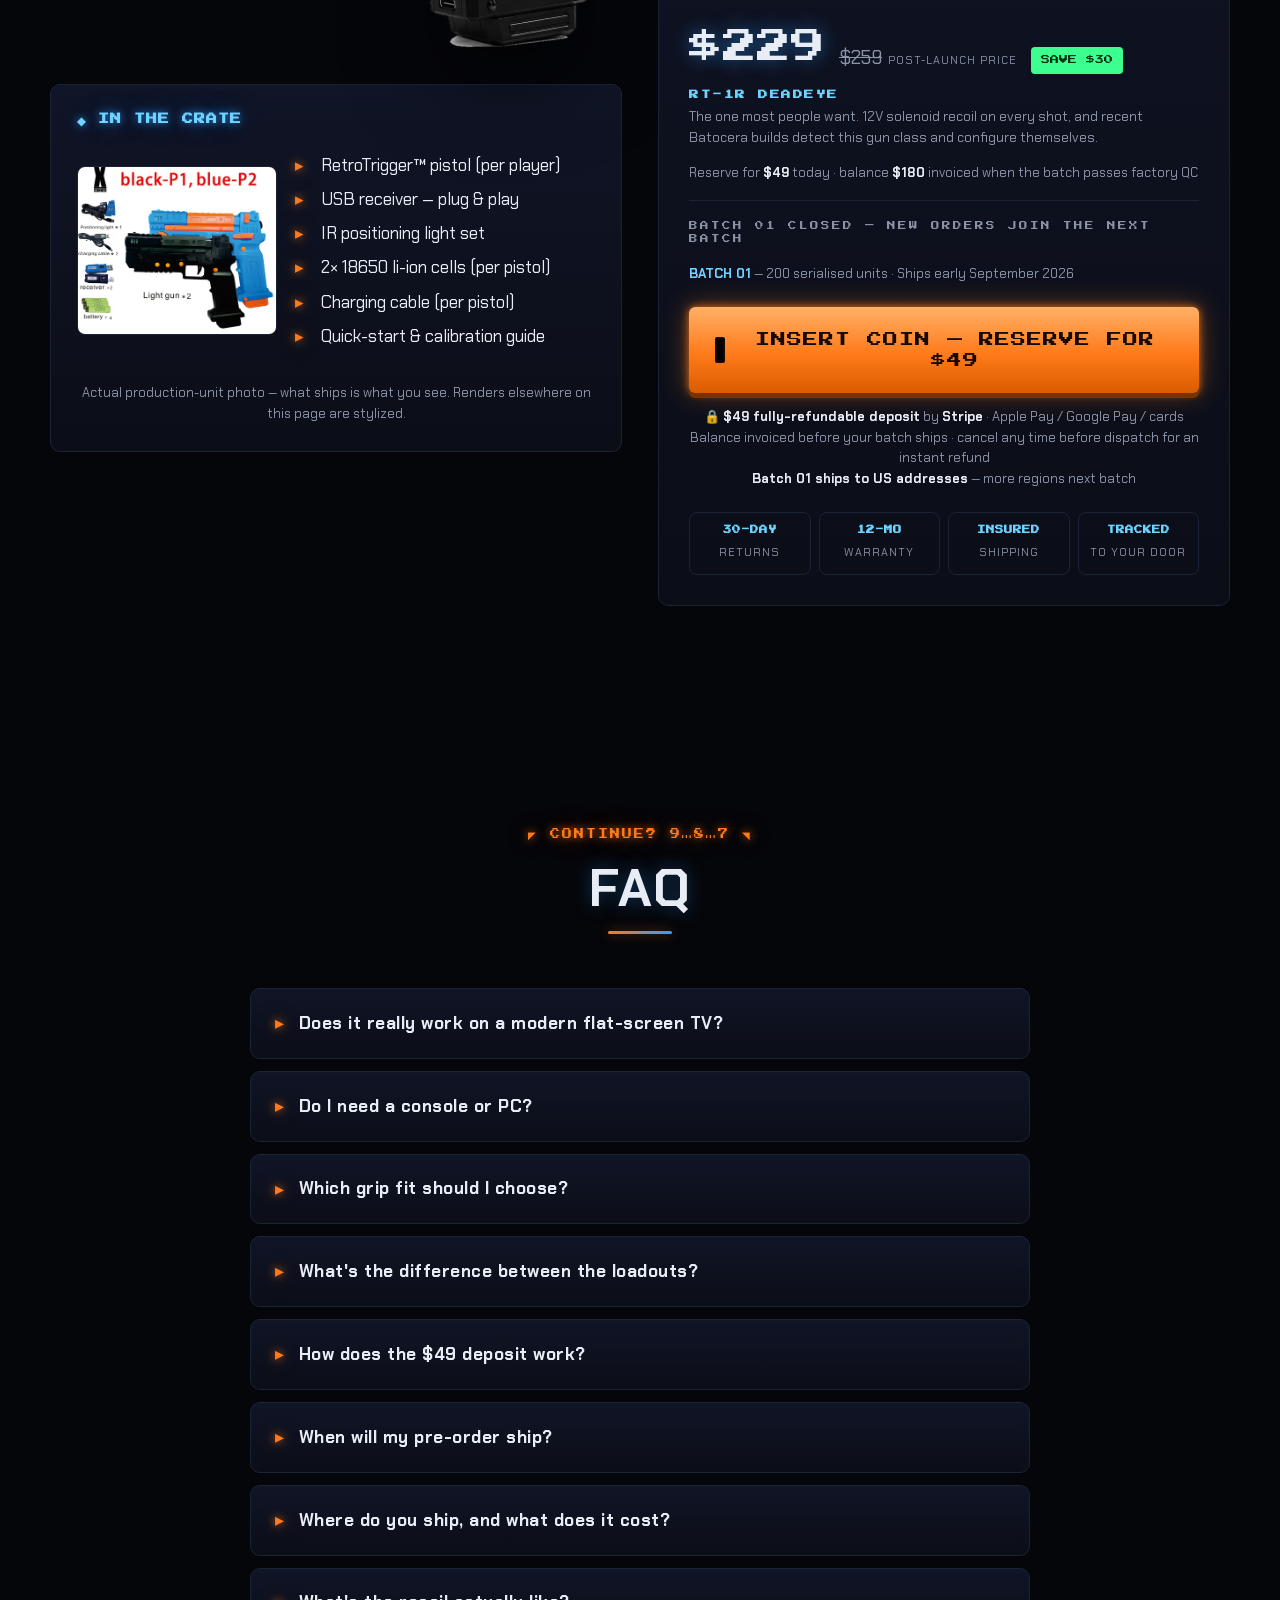
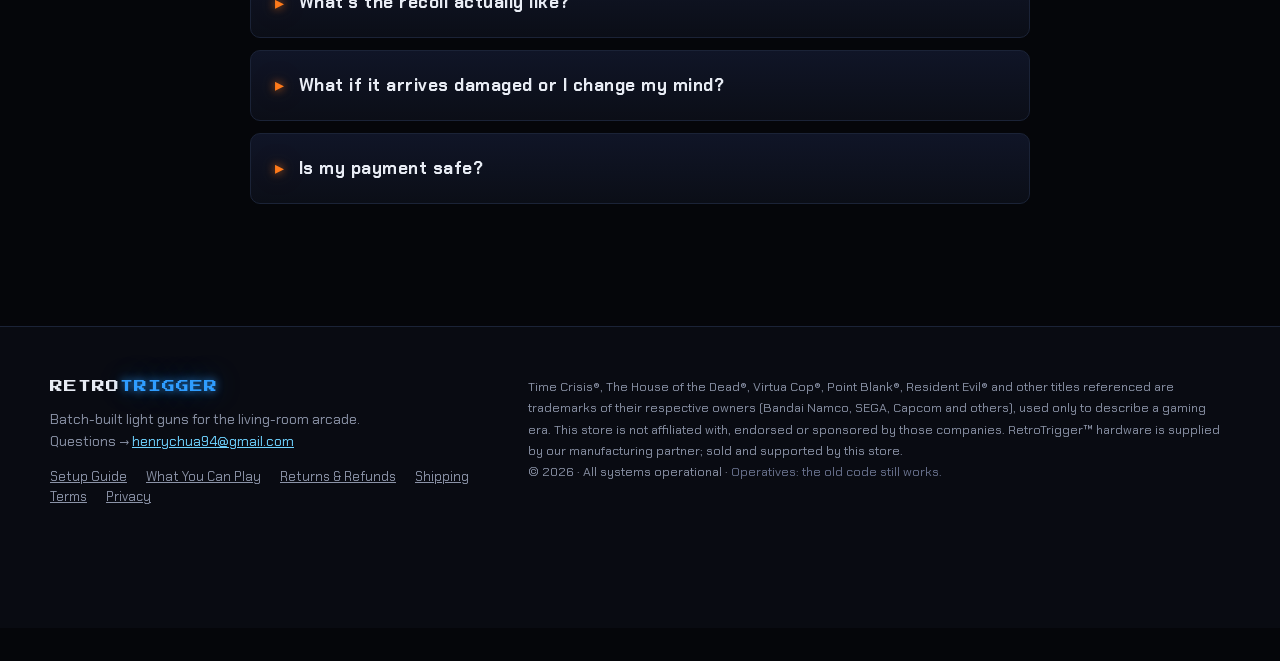
==== commit 5fab2ff3: "Hide the score panel until the visitor has a run of their own The board is per-browser localStorage," ====
--- a/index.html
+++ b/index.html
@@ -137,9 +137,9 @@
   </div>
 
   <div class="range-under">
-    <div class="panel" id="lbPanel">
-      <h3>◆ TOP OPERATIVES</h3>
-      <ol id="lbList"><li class="lb-empty">NO SCORES LOGGED — BE FIRST</li></ol>
+    <div class="panel" id="lbPanel" hidden>
+      <h3>◆ YOUR BEST RUNS</h3>
+      <ol id="lbList"></ol>
     </div>
     <div class="panel" id="unlockPanel">
       <h3>◆ BOUNTY BOARD</h3>
